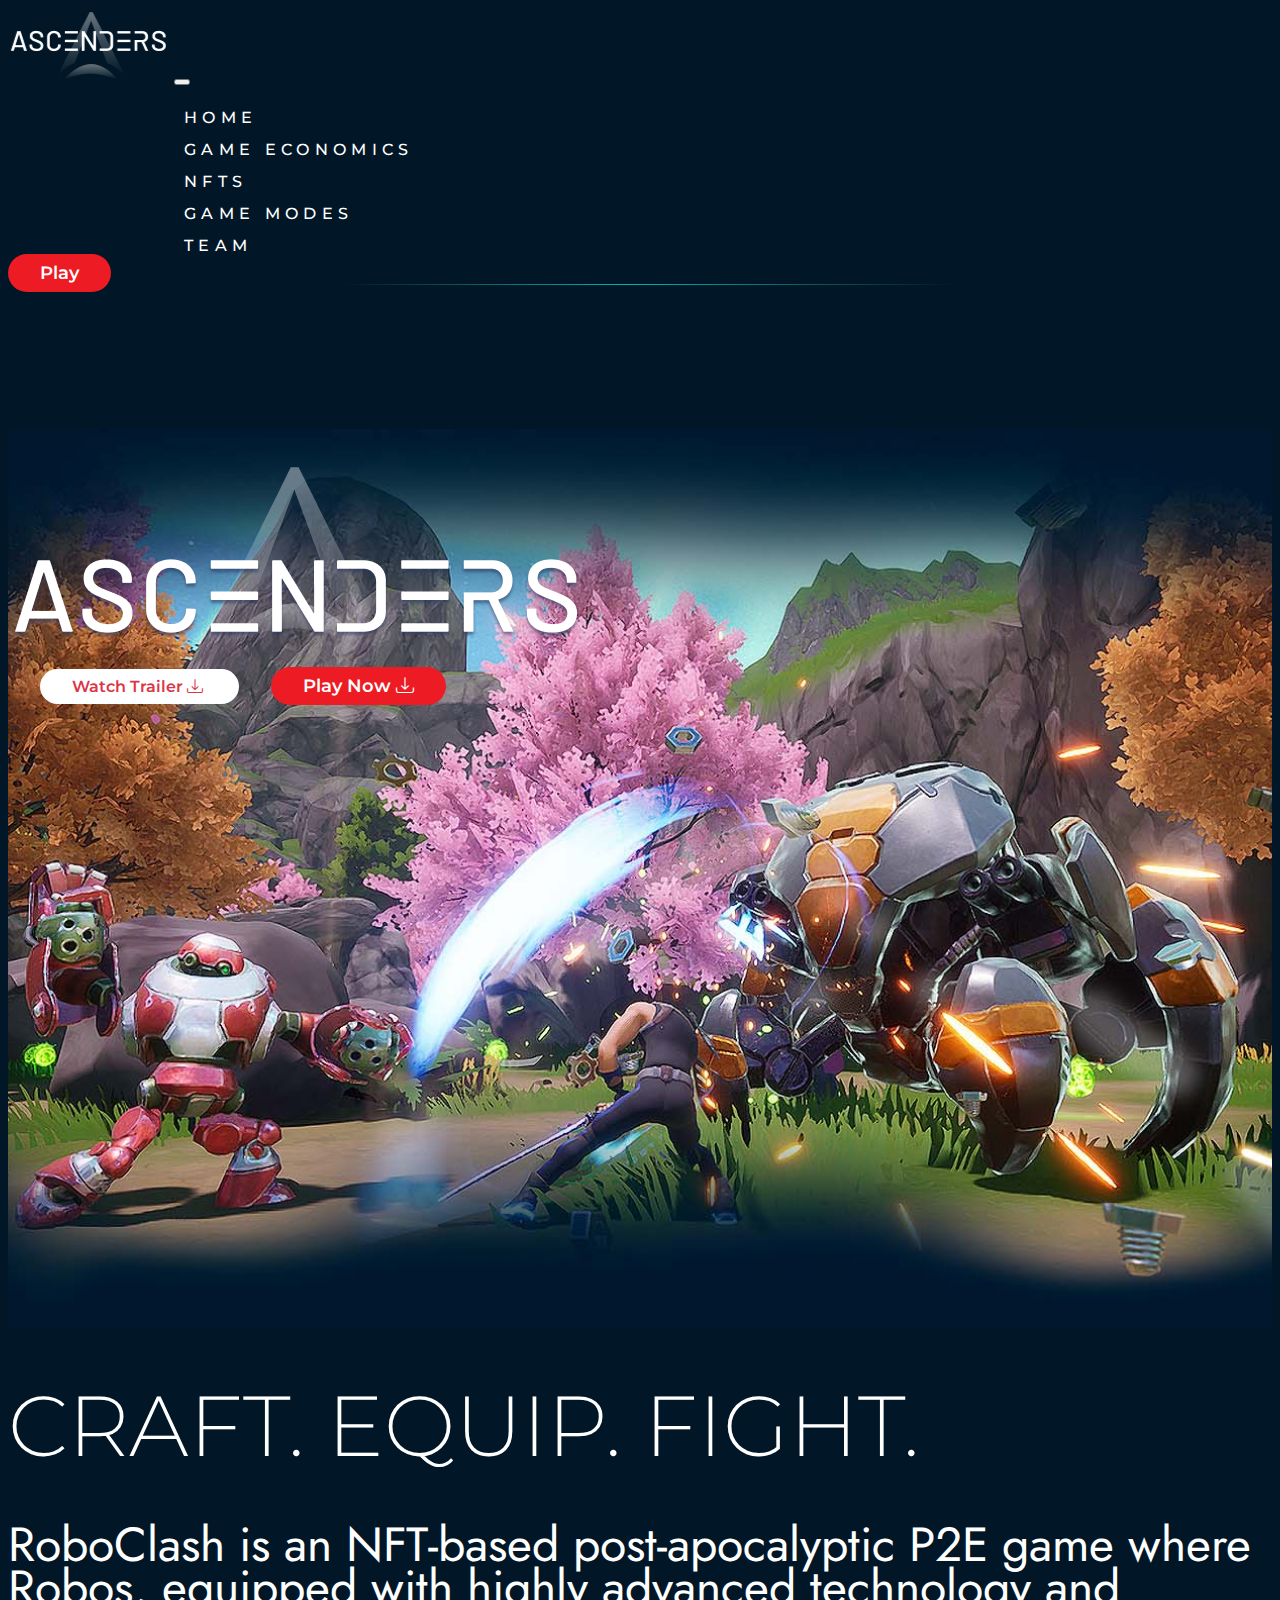
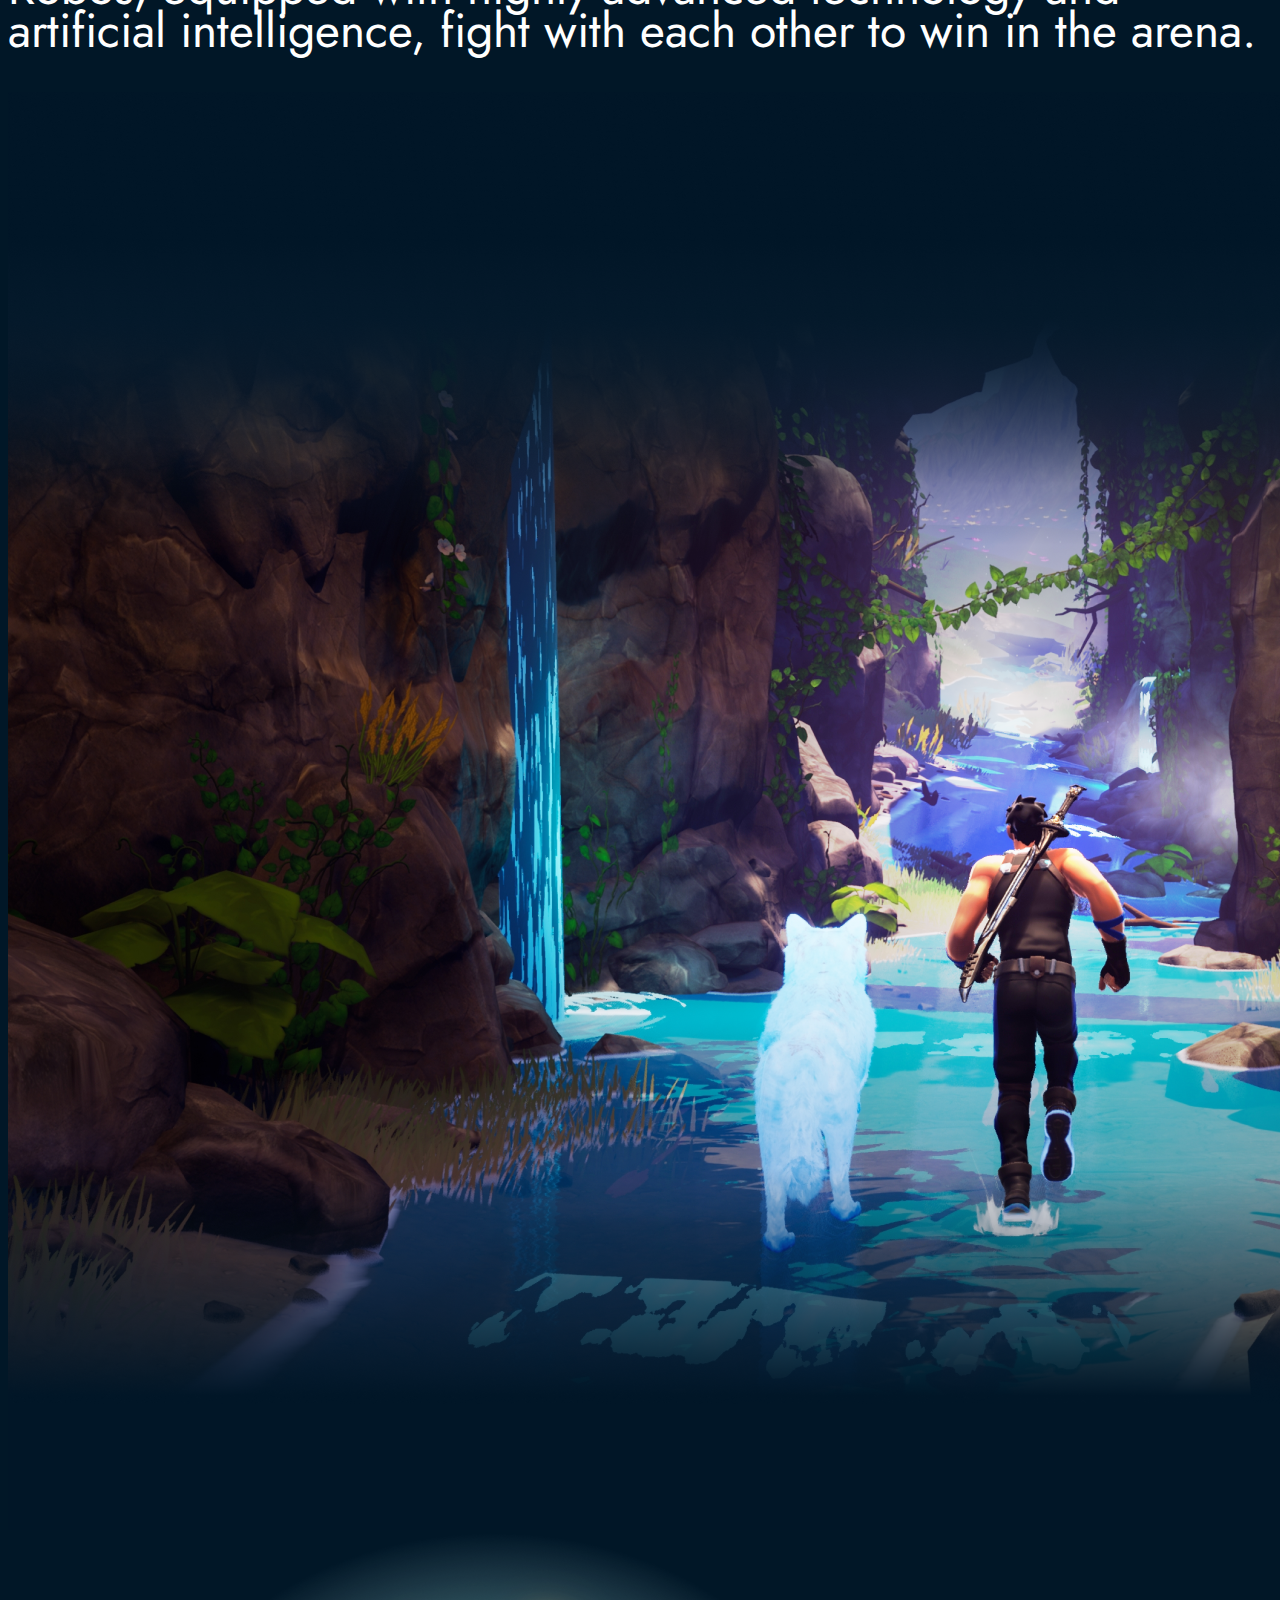
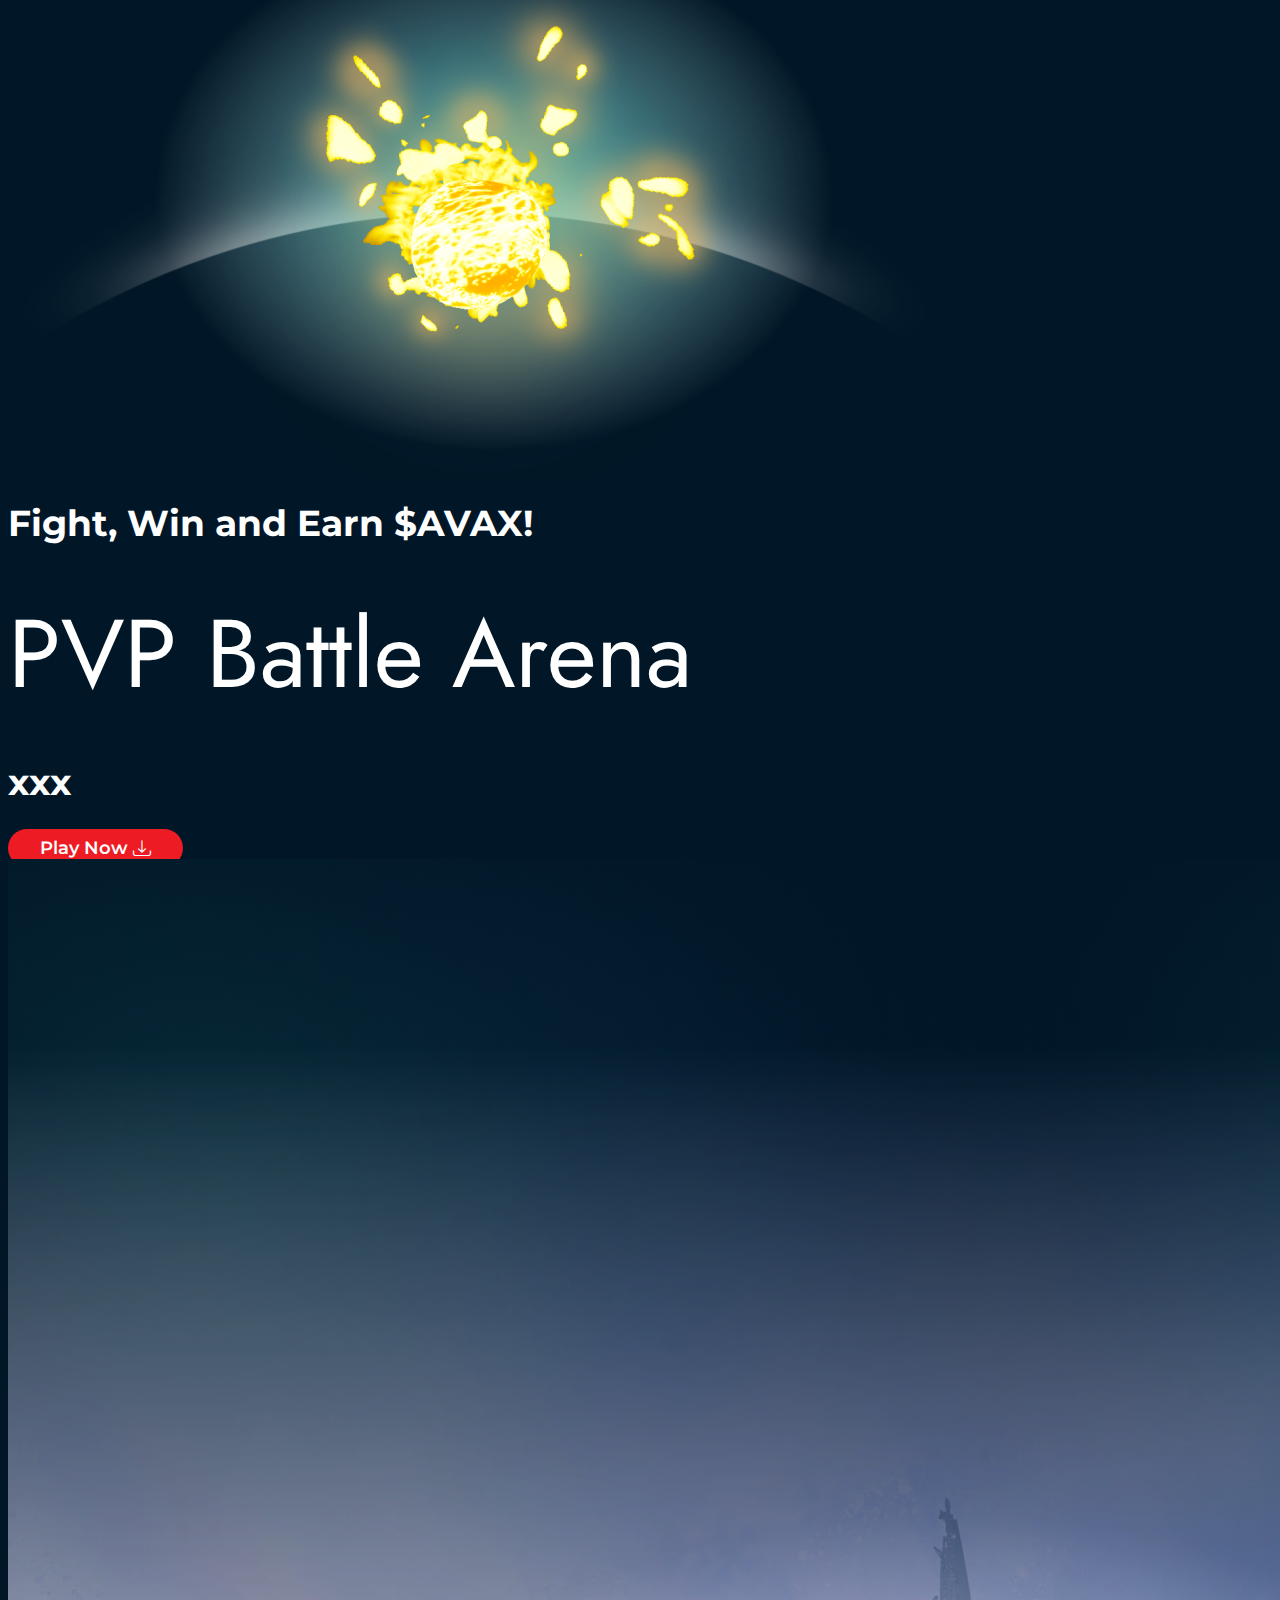
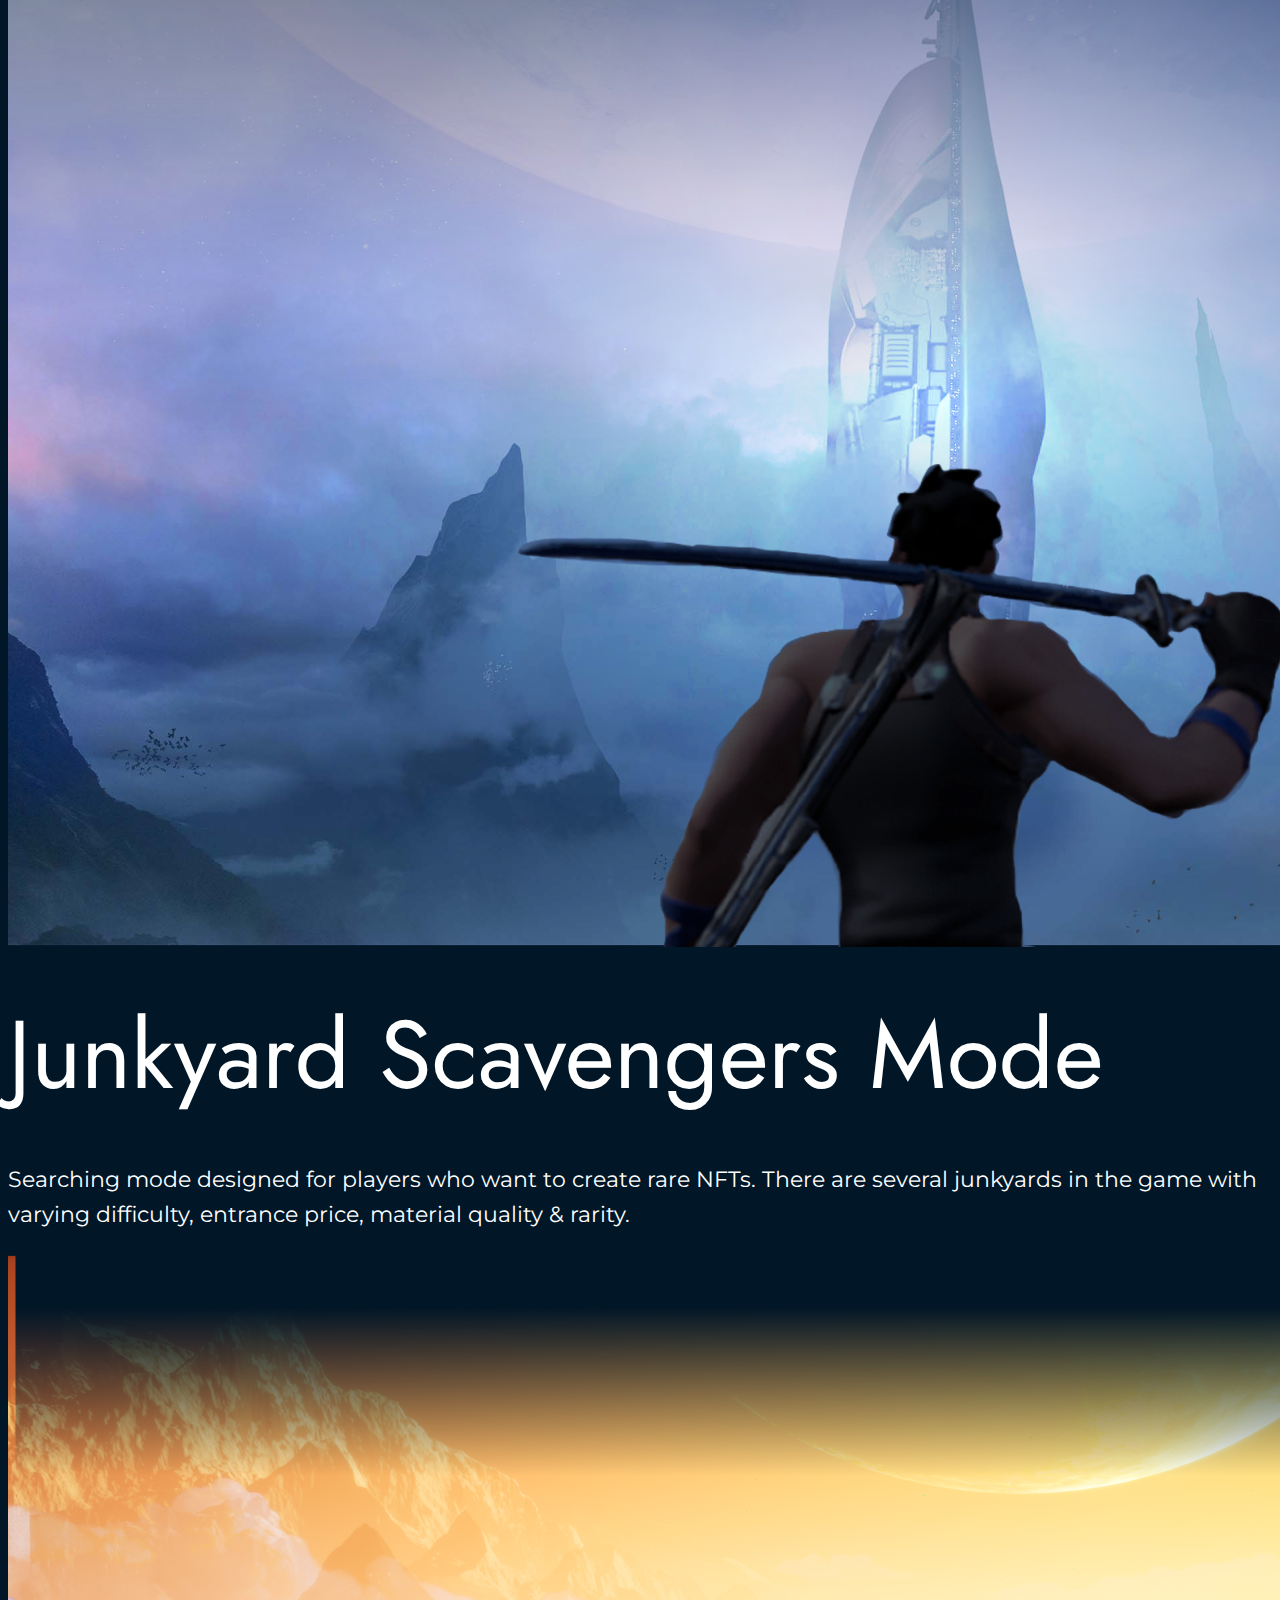
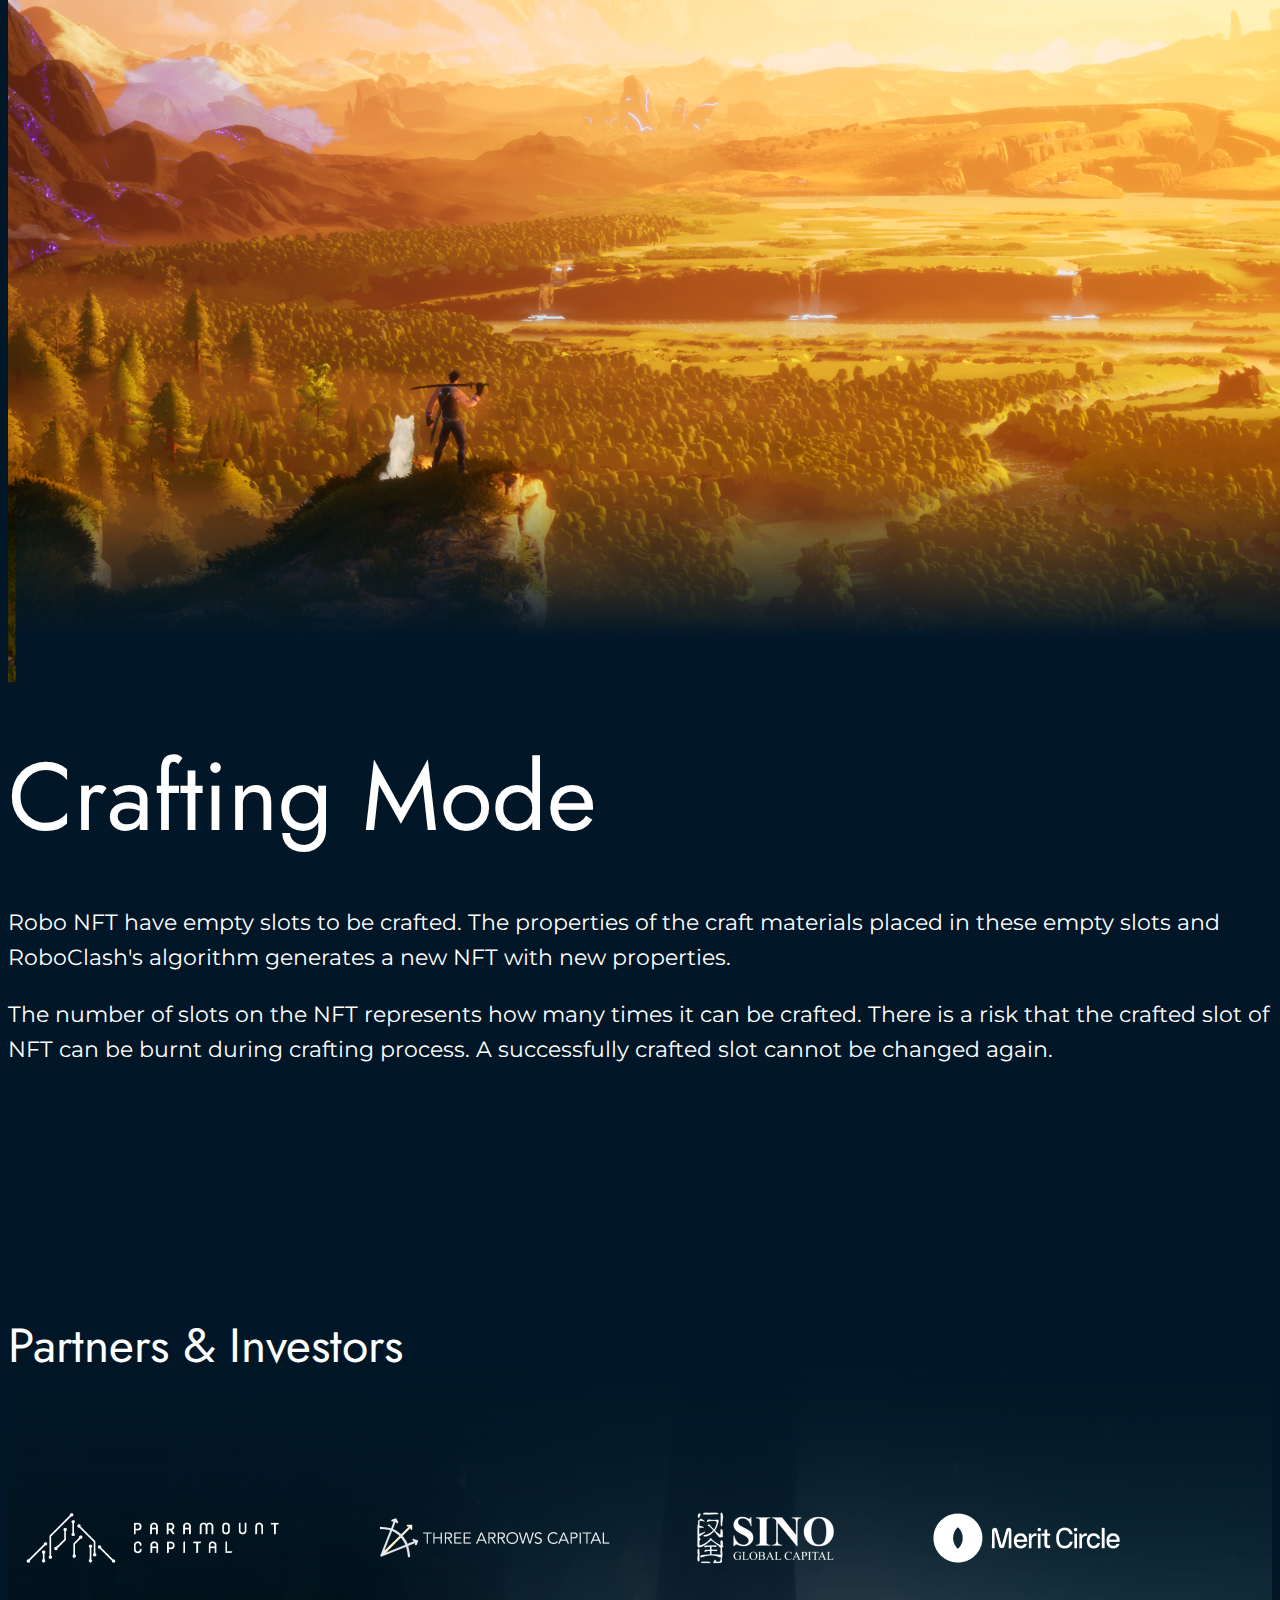
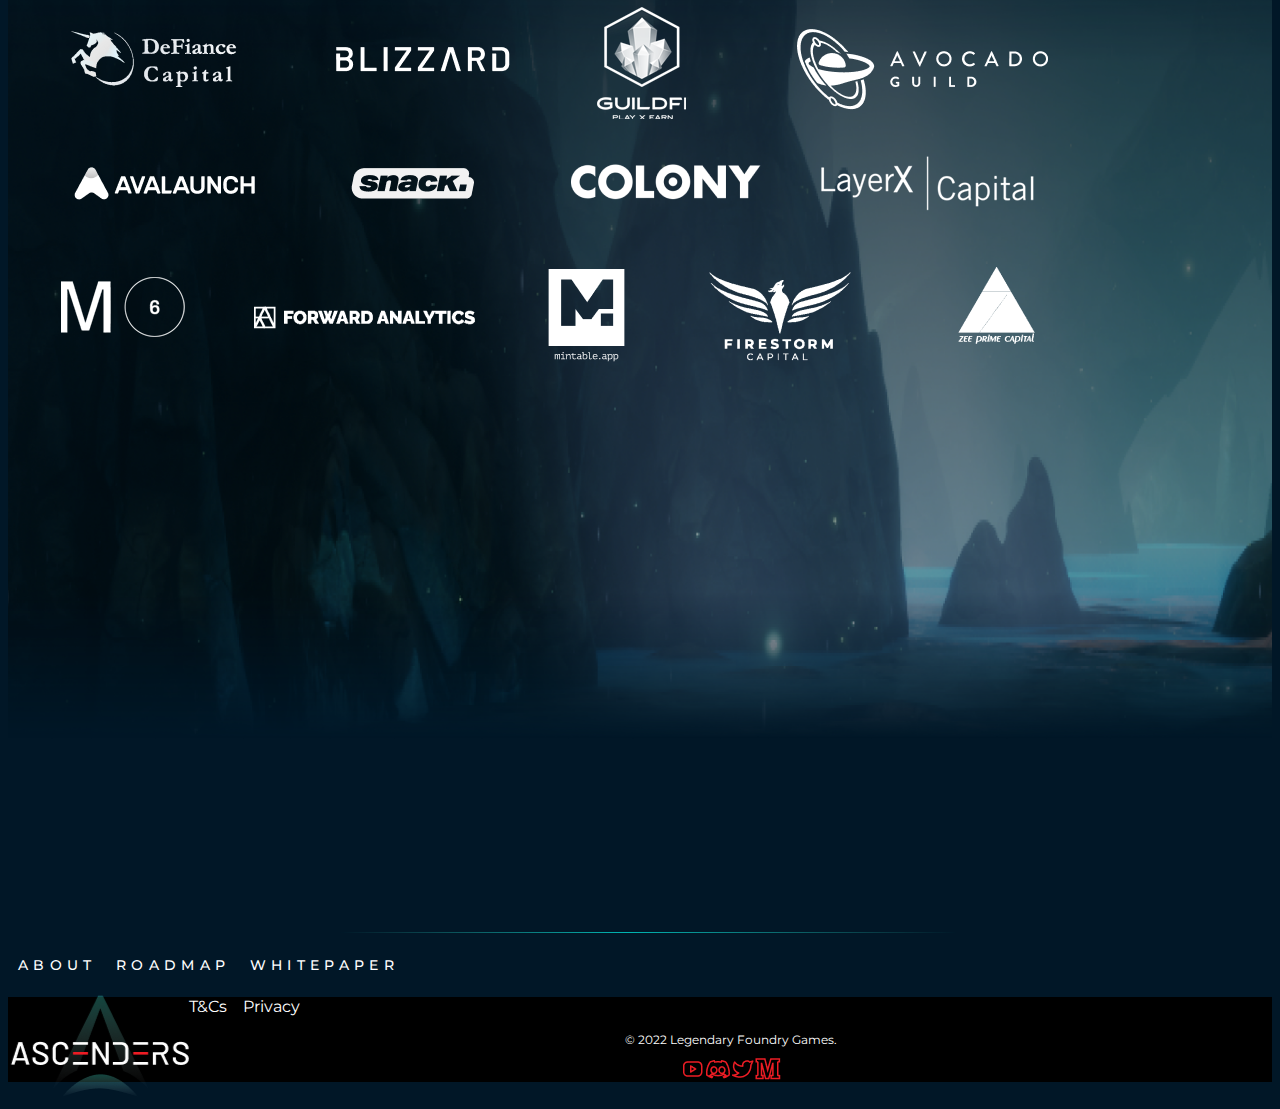
==== index.html @ c69505f3 "link fixed" ====
<html lang="en"><head>
    

    <title> Home | RoboClash </title>
    <!-- Required meta tags -->
    <meta charset="utf-8">
    <meta name="viewport" content="width=device-width, initial-scale=1">

    <!-- Bootstrap CSS -->
    <link href="https://cdn.jsdelivr.net/npm/bootstrap@5.0.2/dist/css/bootstrap.min.css" rel="stylesheet" integrity="sha384-EVSTQN3/azprG1Anm3QDgpJLIm9Nao0Yz1ztcQTwFspd3yD65VohhpuuCOmLASjC" crossorigin="anonymous">
<link rel="preconnect" href="https://fonts.googleapis.com">
<link rel="preconnect" href="https://fonts.gstatic.com" crossorigin="">
<link href="https://fonts.googleapis.com/css2?family=Jost:ital,wght@0,100;0,200;0,300;0,400;0,500;0,600;0,700;0,800;0,900;1,100;1,200;1,300;1,400;1,500;1,600;1,700;1,800;1,900&amp;family=Montserrat:ital,wght@0,100;0,200;0,300;0,400;0,500;0,600;0,700;0,800;0,900;1,100;1,200;1,300;1,400;1,500;1,600;1,700;1,800;1,900&amp;display=swap" rel="stylesheet">
<link rel="stylesheet" href="https://cdn.jsdelivr.net/npm/bootstrap-icons@1.8.1/font/bootstrap-icons.css">
    <link href="./static/css/styles.css" rel="stylesheet">
    <title>RoboClash</title>

    
<link href="./static/css/youtube-overlay.css" rel="stylesheet">

</head>



<body style="overflow-x: hidden;">
    <nav class="navbar navbar-expand-lg navbar-dark bg-dark" id="mainNav">
    <div class="container">

		<a class="navbar-brand" href="./index.html">
            <img src="./static/images/new_version/gral/logo_menu.png">
        </a>
        <button class="navbar-toggler" type="button" data-bs-toggle="collapse" data-bs-target="#navbarResponsive" aria-controls="navbarResponsive" aria-expanded="false" aria-label="Toggle navigation">
            <span class="navbar-toggler-icon"></span>
        </button>

        <div class="collapse navbar-collapse navbar-wrap" id="navbarResponsive">
          <div class="" id="left-col-nav">
            <ul class="navbar-nav text-center">
                <li class="nav-item">
                    <a class="nav-link" href="./index.html"> HOME </a>
                </li>
                <li class="nav-item">
                    <a class="nav-link" href="./gameEconomics.html"> Game Economics </a>
                </li>
                <li class="nav-item">
                    <a class="nav-link" href="./game.html"> NFTs </a>
                </li>
                <li class="nav-item">
                    <a class="nav-link" href="./modes.html"> Game Modes </a>
                </li>
                <li class="nav-item">
                    <a class="nav-link" href="./team.html"> Team </a>

            </li></ul>
            
        </div>

        <div class="play_game">
            <span class="btn btn-primary btn-xl montserrat" data-toggle="tooltip" data-placement="bottom" title="Coming soon...">Play</a>
        </div>

        </div>
    </div>
</nav>
<img src="./static/images/new_version/gral/line_navbar.png" class="line_navbar">


    

<section id="home">
  <div class="container">
  <div class="row text-center align-items-center justify-content-center">
    <div class="col-lg-10 margin-top-8">
      <div>
      <img src="./static/images/new_version/gral/ascender_logo.png" class="img-fluid">
      </div>
      <a class="btn btn-outline-danger btn-xl_2 mt-2" id="demo" data-videourl="https://www.youtube.com/embed/suPwZ_LQrfM"> Watch Trailer <i class="bi bi-download"></i> </a>

      <span class="btn btn-primary btn-xl mt-2" data-toggle="tooltip" data-placement="bottom" title="Coming soon..."> Play Now <i class="bi bi-download"></i> </span>
      
    </div>
 </div>
</div>
</section>


<!-- SECTION FIGHT --->
<section>
    <div class="container">
<div class="row text-center align-items-center justify-content-center">
  <div class="col-lg-10"> 
<h1 class="monserrat_85_80_250">CRAFT. EQUIP. FIGHT.</h1>
   <h2 class="jost_48_43_400">RoboClash is an NFT-based post-apocalyptic P2E game where Robos, equipped with highly advanced technology and artificial intelligence, fight with each other to win in the arena.</h2>
  </div><!--col-lg-10 --> 
</div><!--row -->
</div><!--container -->
<img class="img-fluid" src="./static/images/new_version/home/fight_bg.png">
</section>
 
<!-- SECTION COMBAT--->
<section>
<div class="container">
    <div class="row text-center align-items-center justify-content-center">
<div class="col-lg-10">
      <img class="img-fluid" src="./static/images/new_version/home/crest.png">
<h4 class="monserrat_36_43_700 margin-top-1">
  Fight, Win and Earn $AVAX!
 </h4> <!-- text24 -->
 <h1 class="jost_96_86_400">
  PVP Battle Arena
 </h1> <!-- text96 -->
 <h3 class="monserrat_36_43_700 margin-top-1 margin-bottom-2">xxx</h3>
      <span class="btn btn-primary btn-xl " data-toggle="tooltip" data-placement="bottom" title="Coming soon..."> Play Now <i class="bi bi-download"></i> </span>
    </div><!--col-lg-10 -->
</div> <!--row -->
</div><!--container-->
</section>


<section>
  <img class="img-fluid" src="./static/images/new_version/home/combat2.png">

  

<div class="container mt-4">
     <div class="row text-center align-items-center justify-content-center">
<div class="col-lg-10">
<h1 class="jost_96_86_400"> Junkyard Scavengers Mode </h1>	
<h3 class="monserrat_22_35_500 margin-top-1">Searching mode designed for players who want to create rare NFTs. There are several junkyards in the game with varying difficulty, entrance price, material quality & rarity. </h3>          

    </div> <!-- row -->
</div><!-- row -->
</div><!-- container -->

</section>


<section>
<img class="img-fluid" src="./static/images/new_version/home/ascension.png">

<div class="container mt-4">
<div class="row text-center align-items-center justify-content-center">
<div class="col-lg-10">
 <h1 class="jost_96_86_400">Crafting Mode</h1>
 <h3 class="monserrat_22_35_500 margin-top-1">Robo NFT have empty slots to be crafted. The properties of the craft materials placed in these empty slots and RoboClash's algorithm generates a new NFT with new properties. </h3>
 <h3 class="monserrat_22_35_500 margin-top-1">The number of slots on the NFT represents how many times it can be crafted. There is a risk that the crafted slot of NFT can be burnt during crafting process. A successfully crafted slot cannot be changed again. </h3>

</div><!-- col-lg-10 --> 	
</div><!-- row -->
</div><!-- container -->
</section>




<!-- FROM FOOTER CODE  -->
<!-- <div class="row" style="float:right">
    <p class=""> Never miss an update </p>
    <div class="input-group mb-3 align-items-center justify-content-center text-center" style="width: 70%;">
        <input type="text" class="form-control" placeholder="Email" aria-label="Email" aria-describedby="button-addon2">
        <button class="btn btn-outline-secondary" type="button" id="button-addon2"><i
                class="bi bi-chevron-compact-right"></i></button>
    </div>
</div> -->

<!--
<section>
  <div class="container margin-top-8 margin-bottom-8">
    <div class="row text-center align-items-center justify-content-center">
      <div class="col-lg-8">
         <div class="card">
           <div class="card-body">
            <h3 class="jost_48_43_400_missup mt-3 mb-3">  Never miss an update</h3>
            <form>
              <div class="input-group input-custom mb-3">
                 <input type="text" class="form-control" placeholder="email" aria-label="email" aria-describedby="basic-addon2">
                <span class="input-group-text" id="basic-addon2">></span>
             </div>
            </form>
           </div>
           </div>
        </div>
    </div>     
  </div>
  </section> 
  
-->
<section id="investors">
  <div class="container margin-top-16">
    <div class="row text-center align-items-center justify-content-center">
      <div class="col-lg-10">
          <h2 class="jost_48_43_400 margin-top-8 margin-bottom-8">Partners & Investors </h2>

        <img class="img-fluid" src="./static/images/new_version/home/logosV2.png">
      </div>  
    </div>
  </div>  
</section>





    
<footer class="bg-footer margin-top-8">
	<img src="./static/images/new_version/gral/line_navbar.png" class="line_navbar">
	<div class="container px-4">
		<div class="container px-4 px-lg-5">

			<div class="row gx-4 gx-lg-5 align-items-center justify-content-center text-center">
				<div class="col-lg-8 align-self-baseline pt-3">
					<span class="footer_header"><a href="./team.html"> about </a></span>
					<span class="footer_header"><a href="#"> roadmap </a></span>
					<span class="footer_header"><a href="https://robo-clash.gitbook.io/roboclash-whitepaper/" target="_blank"> whitepaper </a></span>
				</div>

				<div class="row ">
					<div class="col-lg-6">
						<a href="/">
							<img class="logo_footer" src="./static/images/new_version/gral/logo_footer.png">
						</a>
					</div>

					<div class="col-lg-6" style="float:right">
						<!-- <div class="row" style="float:right">
							<p class=""> Never miss an update </p>
							<div
								class="input-group mb-3 align-items-center justify-content-center text-center footer_contact_form">
								<input type="text" class="form-control" placeholder="Email" aria-label="Email"
									aria-describedby="button-addon2">
								<button class="btn btn-outline-secondary" type="button" id="button-addon2"><i
										class="bi bi-chevron-compact-right"></i></button>
							</div>
						</div> -->
					</div>

				</div>



			</div>

		</div>
	</div>

	<div class="bg-black">
		<div class="container">
			<div class="row  gx-4 gx-lg-5 align-items-center justify-content-center text-center p-5">
				<div class="col-md-4 col-lg-4 ">
					<p class="mb-0 list-unstyled footer-link-grey footer_tyc">
						<a class="mr-md-3 footer-link-grey" href="/terms"> T&amp;Cs </a>
						&nbsp;&nbsp;
						<a class="mr-md-3 footer-link-grey" href="/privacy"> Privacy </a>

					</p>
				</div>
				<div class="col-md-4 col-lg-4">
					<p class="text_footer">
						© 2022 Legendary Foundry Games.
					</p>
				</div>
				<!-- All rights reserved. -->
				<div class="col-md-4 col-lg-4">
					<div class="col-md-6 col-lg-6"></div>
					<div class="col-md-6 col-lg-6 footer_icons">

						<div class="col-md-3 footer_icons_img">
							<a href="https://www.youtube.com/channel/UCXNBneY6-ccFEnFMVIh1iwg/featured"><img src="./static/images/new_version/gral/social_youtube.png"></a>
						</div>
						<div class="col-md-3 footer_icons_img ms-2"><a href="https://t.co/AyToASqSPC"><img src=" ./static/images/new_version/gral/social_discord.png"></a>
						</div>
						<div class="col-md-3 footer_icons_img ms-2"><a href="https://twitter.com/RoboclashIO"><img src="./static/images/new_version/gral/social_twitter.png"></a>
						</div>
						<div class="col-md-3 footer_icons_img ms-2"><a href="https://t.me/roboclashio"><img src="./static/images/new_version/gral/social_medium.png"></a>
						</div>
					</div>

				</div>
			</div>
		</div>
	</div>
</footer>



<!-- <footer class="bg-footer">
	<img src="./static/images/new_version/gral/line_navbar.png" class="line_navbar">
	<div class="container px-4">
		<div class="container px-4 px-lg-5 h-100">

			<div class="row gx-4 gx-lg-5 h-100 align-items-center justify-content-center text-center">
				<div class="col-lg-8 align-self-baseline pt-3">
					<span class="footer_header"><a href="/about"> about </a></span>
					<span class="footer_header"><a href="/careers"> careers </a></span>
					<span class="footer_header"><a href="/litepaper"> litepaper </a></span>
				</div>

				<div class="row ">
					<div class="col-lg-6">
						<a href="/">
							<img class="logo_footer"
								src="./static/images/new_version/gral/logo_footer.png">
						</a>
					</div>

					<div class="col-lg-6" style="float:right">
						<div class="row" style="float:right">
							<p class=""> Never miss an update </p>
							<div
								class="input-group mb-3 align-items-center justify-content-center text-center footer_contact_form">
								<input type="text" class="form-control" placeholder="Email" aria-label="Email"
									aria-describedby="button-addon2">
								<button class="btn btn-outline-secondary" type="button" id="button-addon2"><i
										class="bi bi-chevron-compact-right"></i></button>
							</div>
						</div> 
					</div>

				</div>



			</div>

		</div>
	</div>

	<div class="bg-black">
		<div class="container">
			<div class="row  gx-4 gx-lg-5 h-100 align-items-center justify-content-center text-center p-5">
				<div class="col-md-4 col-lg-4 ">
					<p class="mb-0 list-unstyled footer-link-grey footer_tyc">
						<a class="mr-md-3 footer-link-grey" href="/terms"> T&Cs </a>
						<a class="mr-md-3 footer-link-grey" href="/privacy"> Privacy </a>

					</p>
				</div>
				<div class="col-md-4 col-lg-4">
					<p class="text_footer">
						© 2022 Legendary Foundry Games.
					</p>
				</div>
		 		<div class="col-md-4 col-lg-4">
					<div class="col-md-6 col-lg-6"></div>
					<div class="col-md-6 col-lg-6 footer_icons">
						<div class="col-md-3 footer_icons_img">
							<a href="https://www.youtube.com/channel/UCQpz_9tBB3B9B7amQgS3JdA"><img
									src="./static/images/new_version/gral/social_youtube.png"></a>
						</div>
						<div class="col-md-3 footer_icons_img"><a href="#"><img
									src="./static/images/new_version/gral/social_discord.png"></a>
						</div>
						<div class="col-md-3 footer_icons_img"><a href="https://twitter.com/PlayAscenders"><img
									src="./static/images/new_version/gral/social_twitter.png"></a>
						</div>
						<div class="col-md-3 footer_icons_img"><a href="https://medium.com/@playascenders"><img
									src="./static/images/new_version/gral/social_medium.png"></a>
						</div>
					</div>
				</div>
			</div>
		</div>
	</div>
</footer>-->






<!-- // ******  Javascript  ****** // -->
<script src="https://code.jquery.com/jquery-3.5.1.slim.min.js" integrity="sha384-DfXdz2htPH0lsSSs5nCTpuj/zy4C+OGpamoFVy38MVBnE+IbbVYUew+OrCXaRkfj" crossorigin="anonymous"></script>
<script src="https://stackpath.bootstrapcdn.com/bootstrap/4.5.0/js/bootstrap.min.js" integrity="sha384-OgVRvuATP1z7JjHLkuOU7Xw704+h835Lr+6QL9UvYjZE3Ipu6Tp75j7Bh/kR0JKI" crossorigin="anonymous"></script>






    

    
<script src="https://cdn.jsdelivr.net/npm/bootstrap@5.0.2/dist/js/bootstrap.bundle.min.js"></script>


    

<script src="./static/js/youtube-overlay.js"></script>

<script>
  var img = $("#demo");
  var configObject = {
    sourceUrl: img.attr("data-videourl"),
    triggerElement: "#" + img.attr("id"),
    progressCallback: function () {
      console.log("Callback Invoked.");
    }
  };

  var videoBuild = new YoutubeOverlayModule(configObject);
  videoBuild.activateDeployment();
</script><div class="videoPlayerOverlay hide hiddenTransform" id="youtubePlayerOverlay" data-hasloaded="false"><button id="youtubeOverlayCloser" class="defaultButton closeIcon"><img src="https://s3.ap-south-1.amazonaws.com/choosemybicycle/cmb-website-icons/cancel-close-icons/x-mark-black-icon.svg" class="img-responsive center-block" alt="Close" title="close"></button></div>



</body></html>
---- static/css/styles.css ----
/************** TOC **************/
/* 1- Variables */
/* 2- Gral Styles */
/* 3- Utility Classes */

/******* 1.0 - Variables *******/

:root {
    /**FONT SIZE**/
    --font-96: 6rem;
    --font-80: 5rem;
    --font-85: 5.313rem;
    --font-56: 3.5rem;
    --font-48: 3rem;
    --font-40: 2.5rem;
    --font-36: 2.25rem;
    --font-32: 2rem;
    --font-24: 1.5rem;
    --font-22: 1.375rem;
    --font-18: 1.125rem;
    --font-14: 0.875rem;
    --font-16: 1rem;
    --font-20: 1.25rem;
    --font-30: 1.875rem;
  
    /**FONT FAMILY**/
    --font-jost: "Jost", sans-serif;
    --font-montserrat: "Montserrat", sans-serif;
    --font-openSans: "Open Sans", sans-serif;
  
    /**COLORS***/
    --font-white: #fff;
    --font-black: #000000;
    --color-red: #ed1c24;
    /**LINE-HEIGHT **/
    --line-height-85: 85px;
    --line-height-52: 52px;
    --line-height-44: 44px;
    --line-height-43: 43px;
    --line-height-29: 29px;
  
    /**FONT_WEIGHT**/
    --font-weight-700: 700;
    --font-weight-600: 600;
    --font-weught-500: 500;
    --font-weight-400: 400;
    --font-weight-300: 300;
    --font-weight-250: 250;
  
    /***BG***/
    --bg-gral: #011727;
  }
  
  
  
    /***Desktop Font Styles***/
    .jost_48_43_400{
      font-family: var(--font-jost);
      font-size: var(--font-48);
      line-height: 43.2px;
      font-weight: var(--font-weight-400);
     }
    .jost_96_86_400{
      font-family: var(--font-jost);
      font-size: var(--font-96);
      line-height: 86.4px;
      font-weight: var(--font-weight-400);
    }
  
    .monserrat_18_32_600{
      font-size: var(--font-18);
      line-height: 32px;
      font-weight: var(--font-weight-600);   
    }
    .monserrat_18_324_500{
      font-size: var(--font-18);
      line-height: 32.4px;
      font-weight: var(--font-weight-500);       
    }
    .monserrat_18_86_400{
      font-size: var(--font-18);
      line-height: 86.4px;
      font-weight: var(--font-weight-400);   
    }
    .monserrat_22_35_500{
      font-size: var(--font-22);
      line-height: 35.2px;
      font-weight: var(--font-weight-500);   
    }
    .monserrat_24_29_700{
      font-size: var(--font-24);
      line-height: 29.26px;
      font-weight: var(--font-weight-700);   
    }
    .monserrat_36_43_700{
      font-size: var(--font-36);
      line-height: 43.88px;
      font-weight: var(--font-weight-700);  
    }
    .monserrat_40_48_400{
      font-size: var(--font-40);
      line-height: 48px;
      font-weight: var(--font-weight-400);  
    }
    .monserrat_80_85_250{
      font-size: var(--font-80);
      line-height: 85px;
      font-weight: var(--font-weight-250);  
    }
    .monserrat_85_80_250{
      font-size: var(--font-85);
      line-height: 80px;
      font-weight: var(--font-weight-250);    
    }
  
    .opensans_14_24_600{
      font-family: var(--font-openSans);
      font-size: var(--font-14);
      line-height: 24px;
      font-weight: var(--font-weight-600);   
      font-weight: normal;
    }
    .opensans_20_32_600{
      font-size: var(--font-openSans);
      line-height: 32px;
      font-weight: var(--font-weight-600);   
      font-weight: normal;
    }
  
    .monserrat_24_29_700_combat{
      font-size: var(--font-24);
      line-height: 29.26px;
      font-weight: var(--font-weight-700);   
    }
    .jost_48_43_400_combat{
      font-family: var(--font-jost);
      font-size: var(--font-48);
      line-height: 43.2px;
      font-weight: var(--font-weight-400);
     }
    .monserrat_36_43_700_combat{
      font-size: var(--font-36);
      line-height: 43.88px;
      font-weight: var(--font-weight-700);  
    }
  
    .jost_48_43_400_missup{
      font-family: var(--font-jost);
      font-size: var(--font-48);
      line-height: 43.2px;
      font-weight: var(--font-weight-400);
     }
  
    .monserrat_80_85_250_tokenomics{
      font-size: var(--font-80);
      line-height: 85px;
      font-weight: var(--font-weight-250);  
      text-align: center;
    }
  
    /***Mobile Font Styles***/
  
    @media (max-width: 769px) {
      .jost_48_43_400{
        font-family: var(--font-jost);
        font-size: var(--font-24);
        line-height: 29.26px;
        font-weight: var(--font-weight-700);
       }
      .jost_96_86_400{
        font-family: var(--font-jost);
        font-size: var(--font-48);
        line-height: 43.2px;
        font-weight: var(--font-weight-400);
      }
    
      .monserrat_18_32_600{
        font-size: var(--font-18);
        line-height: 32px;
        font-weight: var(--font-weight-600);   
      }
  
      .monserrat_18_324_500{
        font-size: var(--font-18);
        line-height: 32.4px;
        font-weight: var(--font-weight-500);       
      }
  
      .monserrat_18_86_400{
        font-size: var(--font-18);
        line-height: 32.4px;
        font-weight: var(--font-weight-500);   
      }
  
      .monserrat_18_400{
        font-size: var(--font-18);
       
        font-weight: var(--font-weight-500);   
      }
  
      .monserrat_22_35_500{
        font-size: var(--font-16); 
        line-height: 28.8px;
        font-weight: var(--font-weight-500);   
      }
  
      .monserrat_24_29_700{
        font-size: var(--font-24);
        line-height: 29.26px;
        font-weight: var(--font-weight-700);   
      }
  
      .monserrat_36_43_700{
        font-size: var(--font-24);
        line-height: 29.26px;
        font-weight: var(--font-weight-700);  
      }
      .monserrat_40_48_400{
        font-size: var(--font-40);
        line-height: 48px;
        font-weight: var(--font-weight-400);  
      }
      .monserrat_80_85_250{
        font-size: var(--font-40);
        line-height: 51.5px;
        font-weight: var(--font-weight-250);  
      }
      .monserrat_85_80_250{
        font-size: var(--font-40);
        line-height: 51.5px;
        font-weight: var(--font-weight-250);    
      }
    
      .opensans_14_24_600{
        font-size: var(--font-16);
        line-height: 28.8px;
        font-weight: var(--font-weight-600);   
      }
  
      .opensans_20_32_600{
        font-family: var(--font-openSans);
        font-size: var(--font-20);
        line-height: 32px;
        font-weight: var(--font-weight-600);   
      }
      .monserrat_24_29_700_combat{
        font-size: var(--font-24);
        line-height: 29.26px;
        font-weight: var(--font-weight-700);   
      }
      .jost_48_43_400_combat{
        font-family: var(--font-jost);
        font-size: var(--font-48);
        line-height: 43.2px;
        font-weight: var(--font-weight-400);
       }
      .monserrat_36_43_700_combat{
        font-size: var(--font-24);
        line-height: 29px;
        font-weight: var(--font-weight-700);  
      }
      .jost_48_43_400_missup{
        font-family: var(--font-jost);
        font-size: var(--font-30);
        line-height: 31.62px;
        font-weight: var(--font-weight-400);
       }
       .monserrat_80_85_250_tokenomics{
        font-size: var(--font-40);
        line-height: 51.5px;
        font-weight: var(--font-weight-250);  
        text-align: left;
      }
    }
  
  
  
  
  /**************MARGINS ***********/
  .margin-auto {
    margin: 0 auto !important;
  }
  .margin-top-1 {
    margin-top: 1rem;
  }
  
  .margin-bottom-1 {
    margin-bottom: 1rem;
  }
  
  .margin-bottom-2 {
    margin-bottom: 2rem;
  }
  
  .margin-top-8 {
    margin-top: 8rem;
  }
  
  .margin-bottom-8 {
    margin-bottom: 8rem;
  }
  .margin-top-16 {
    margin-top: 16rem;
  }
  
  .padding-top-8{
    padding-top: 8rem;
  }
  .margin-5{
      margin: 5rem 5rem 0 5rem;
  }
  
  @media (max-width: 769px) {
    .margin-top-16 {
      margin-top: 8rem;
    }
  }
  /************FONTS************/
  
  /****MONTSERRAT*****/
  @import url("https://fonts.googleapis.com/css2?family=Montserrat:ital,wght@0,100;0,200;0,300;0,400;0,500;0,600;0,700;0,800;0,900;1,100;1,200;1,300;1,400;1,500;1,600;1,700;1,800;1,900&display=swap");
  
  /*****JOST*****/
  @import url("https://fonts.googleapis.com/css2?family=Jost:ital,wght@0,100;0,200;0,300;0,400;0,500;0,600;0,700;0,800;0,900;1,100;1,200;1,300;1,400;1,500;1,600;1,700;1,800;1,900&family=Montserrat:ital,wght@0,100;0,200;0,300;0,400;0,500;0,600;0,700;0,800;0,900;1,100;1,200;1,300;1,400;1,500;1,600;1,700;1,800;1,900&display=swap");
  
  /*****OPENSANS*****/
  @import url("https://fonts.googleapis.com/css2?family=Open+Sans:ital,wght@0,100;0,200;0,300;0,400;0,500;0,600;0,700;0,800;0,900;1,100;1,200;1,300;1,400;1,500;1,600;1,700;1,800;1,900&family=Montserrat:ital,wght@0,100;0,200;0,300;0,400;0,500;0,600;0,700;0,800;0,900;1,100;1,200;1,300;1,400;1,500;1,600;1,700;1,800;1,900&display=swap");
  
  /***** 2.0 Gral Styles *****/
  
  body {
    background-color: var(--bg-gral);
    color: var(--font-white);
    font-family: var(--font-montserrat);
  }
  
  .card {
    background: radial-gradient(
        61.55% 61.55% at 95.52% 5.91%,
        rgba(106, 200, 241, 0.2) 0%,
        rgba(0, 0, 0, 0) 100%
      ),
      #112437;
    border: 1px solid #4063be;
    box-sizing: border-box;
    border-radius: 12px;
  }
  
  .form-control {
    display: block;
    width: 100%;
    padding: 0.375rem 0.75rem;
    font-size: 1rem;
    font-weight: 400;
    line-height: 1.5;
    color: #212529;
    background-color: #193857;
    background-clip: padding-box;
    border: 1px solid #193857;
    -webkit-appearance: none;
    -moz-appearance: none;
    appearance: none;
    border-radius: 1.25rem;
    transition: border-color 0.15s ease-in-out, box-shadow 0.15s ease-in-out;
  }
  
  .input-group-text {
    display: flex;
    align-items: center;
    padding: 0.375rem 0.75rem;
    font-size: 1rem;
    font-weight: 400;
    line-height: 1.5;
    color: var(--font-white);
    text-align: center;
    white-space: nowrap;
    background-color: var(--color-red);
    border: 1px solid var(--color-red);
    border-radius: 0 1.25rem 1.25rem 1.25rem;
  }
  
  .input-custom {
   
    margin: 0 auto;
  }
  
  
  #mc_embed_signup .mc-field-group {
   
     
    padding: 0.375rem 0.75rem;
    font-size: 1rem;
    font-weight: 400;
    line-height: 1.5;
    color: #212529;
    background-color: #193857;
    background-clip: padding-box;
    border: 1px solid #193857;
    -webkit-appearance: none;
    -moz-appearance: none;
    appearance: none;
    border-radius: 1.25rem 0 0 1.25rem;
    transition: border-color 0.15s ease-in-out, box-shadow 0.15s ease-in-out;
  }
  
  #mc_embed_signup .mc-field-group input {
  
   
    padding: 8px 0;
    text-indent: 2%;
    background-color: transparent;
    border: none;
  }
  
  #mc_embed_signup #mc-embedded-subscribe-form input.mce_inline_error {
    border: 2px solid #e85c41;
    background-color: transparent;
  }
  
  #mc_embed_signup input {
    display: flex;
    align-items: center;
    padding: 0.375rem 0.75rem;
    font-size: 1rem;
    font-weight: 400;
    line-height: 1.5;
    color: var(--font-white);
    text-align: center;
    white-space: nowrap;
    background-color: var(--color-red);
    border: 1px solid var(--color-red);
    border-radius: 1 1.25rem 1.25rem 1.25rem;
  }
  
  a {
    color: #ffffff;
    text-decoration: none;
  } /***** 3.0 UTILITY CLASSES ****/
  
   
  /******** BUTTONS ******/
  .btn-primary {
    color: #fff;
    background-color: var(--color-red);
    border-color: var(--color-red);
  }
  
  .btn-xl {
    padding: 8px 32px 8px 32px;
    font-size: var(--font-18);
   
    font-weight: var(--font-weight-600);  
    border: none;
    border-radius: 10rem;
    
  }
  
  @media (max-width: 769px) {
    .btn-xl {
      padding: 8px 32px 8px 32px;
      font-size: var(--font-18);
      line-height: 32px;
      font-weight: var(--font-weight-600);  
      border: none;
      border-radius: 10rem;
     
    }
  }
  
  .btn-xl_menu {
    padding: 8px 32px 8px 32px;
    font-size: var(--font-18);
   
    font-weight: var(--font-weight-600);  
    border: none;
    border-radius: 10rem;
    margin: 0 2rem 0 2rem;
  }
  
  @media (max-width: 769px) {
    .btn-xl_menu {
      padding: 8px 32px 8px 32px;
      font-size: var(--font-18);
    
      font-weight: var(--font-weight-600);  
      border: none;
      border-radius: 10rem;
      margin: 0.5rem 2rem 0 0.5rem;
    }
  }
  
  
  
  .btn-outline-danger {
    color: #dc3545;
    border-color: #dc3545;
    background: white;
  }
  
  .btn-xl_2 {
    padding: 8px 32px 8px 32px;
   
    font-weight: 600;
    /* border: none; */
    border-radius: 10rem;
    margin: 0 2rem 0 2rem;
  }
  
  
  .news-read-btn {
    display: flex;
    flex-direction: row;
    align-items: center;
    margin-top: 0.5rem;
    padding: 8px 32px;
    width: 112px;
    height: 48px;
    left: 188.19px;
    top: 158px;
    border: 1px solid #FFFFFF;
    border-radius: 34px;
    color: #FFFFFF;
    background-color: transparent;
  }
  /********** MENU *****/
  
  .navbar-nav .nav-item .nav-link {
    color: var(--bs-white);
    padding: 0 1rem;
    font-family: var(--bs-montserrat);
    font-style: normal;
    font-weight: 500;
    font-size: 1rem;
    line-height: 32px;
    display: flex;
    align-items: center;
    text-align: center;
    letter-spacing: 5.33549px;
    text-transform: uppercase;
  }
  
  .navbar-nav {
    display: flex;
    flex-direction: column;
    padding-left: 0;
    margin-bottom: 0;
    list-style: none;
    margin-left: 10rem;
  }
  @media (max-width: 991px) {
    .navbar-nav {
      display: flex;
      flex-direction: column;
      padding-left: 0;
      margin-bottom: 0;
      list-style: none;
      margin-left: 0;
    }
  }
  
  .bg-dark {
    --bs-bg-opacity: 1;
    background-color: rgba(var(--bs-dark-rgb), var(--bs-bg-opacity)) !important;
  }
  
  /***** HOME **********/
  
  #home {
    height: 100vh;
    background-image: url("../images/new_version/home/home_hero_new.jpeg");
    background-repeat: no-repeat;
    background-attachment: scroll;
    background-position: center center;
    background-size: cover;
  }
  
  .bg-black {
    background-color: #000 !important;
  }
  
  #investors {
    height: 120vh;
    background-image: url("../images/new_version/home/bg_investors.png");
    background-repeat: no-repeat;
    background-attachment: scroll;
    background-position: center center;
    background-size: cover;
  }
  
  @media (max-width: 769px) {
    #investors {
      height: 60vh;
      background-image: url("../images/new_version/home/bg_investors.png");
      background-repeat: no-repeat;
      background-attachment: scroll;
      background-position: center center;
      background-size: cover;
    }
  }
  
  /******************TOKENOMICS*********/
  #header_tokenomics {
      height: 120vh;
      background-image: url("../images/new_version/tokenomics/hero2.png");
      background-repeat: no-repeat;
      background-attachment: scroll;
      background-position: center center;
      background-size: cover;
    }
  
    @media (max-width: 769px) {
      #header_tokenomics {
        height: 150vh;
        background-image: url("../images/new_version/tokenomics/hero2.png");
        background-repeat: no-repeat;
        background-attachment: scroll;
        background-position: center center;
        background-size: cover;
        }
    }
  
    .block1{
      width: 80%; float: right; margin-right: -120px;
    }
    @media (max-width: 769px) {
      .block1{
        width: 80%; float: right; margin-right: -12px;
        display: none;
      }
      }
  
      @media (max-width: 1025px) {
        .block1{
          width: 80%; float: right; margin-right: -12px;
          display: none;
        }
        }
  
  
  
  #token_section{
      height: 100%;
      background-image: url(../images/new_version/tokenomics/token_section.png);
      background-repeat: no-repeat;
      background-attachment: scroll;
      background-position: center center;
      background-size: cover;
  }
  
  
    @media (min-width: 300px) {
      #token_section{
        height: 100%;
        background-image: url(../images/new_version/tokenomics/token_section.png);
        background-repeat: no-repeat;
        background-attachment: scroll;
        background-position: center center;
        background-size: cover;
      }
      }
      @media (max-width: 1026px) {
        #token_section{
          height: 100%;
          background-image: url(../images/new_version/tokenomics/token_section.png);
          background-repeat: no-repeat;
          background-attachment: scroll;
          background-position: center center;
          background-size: cover;
        }
        }
        @media (max-width: 769px) {
          #token_section{
            height: 100%;
            background-image: url(../images/new_version/tokenomics/token_section.png);
            background-repeat: no-repeat;
            background-attachment: scroll;
            background-position: center center;
            background-size: cover;
          }
          }
  
  #faq-btn {
      text-align: left !important;
      padding-left: 1rem;
      padding-right: 1rem;
      padding-top: 1em;
      padding-bottom: 1em;
      /* background-color: #4063BE; */
      color: #dbc5ff;
      width: 100%;
      
  }
  
  .btn-link {
      font-weight: 400;
      color: #0d6efd;
      text-decoration: none;
  }
  
  /********************GAME*********************/
  
  #hero_game {
    height: 100vh;
    background-image: url(../images/new_version/game/hero_game.png);
    background-repeat: no-repeat;
    background-attachment: scroll;
    background-position: center center;
    background-size: cover;
  }
  
  
  
  #bg_cards{
    height: 160vh;
    background-image: url(../images/new_version/game/bg_cards.png);
    background-repeat: no-repeat;
    background-attachment: scroll;
    background-position: center center;
    background-size: cover;
    padding-bottom: 30rem;
  }
  
  @media (max-width: 769px){
    #bg_cards{
      height: 2050px;
      background-image: url(../images/new_version/game/bg_cards.png);
      background-repeat: no-repeat;
      background-attachment: scroll;
      background-position: center center;
      background-size: cover;
      padding-bottom: 30rem;
    }
    }
  
  
  .game_text_card {
    color: #41EAD4 !important;
    text-align: center;
    text-transform: uppercase;
  }
  
    /**********EVENTS***************/
    #events_header{
      height: 100vh;
      background-image: url(../images/new_version/minigame/bg_minigame2.png);
      background-repeat: no-repeat;
      background-attachment: scroll;
      background-position: center center;
      background-size: cover;
    } 
  
    @media (max-width: 769px) {
      #events_header{
        height: 150vh;
        background-image: url(../images/new_version/minigame/bg_minigame2.png);
        background-repeat: no-repeat;
        background-attachment: scroll;
        background-position: center center;
        background-size: cover;
      } 
    }
  
    #play_drops{
      height: 180vh;
      background-image: url(../images/new_version/minigame/play_minigame.png);
      background-repeat: no-repeat;
      background-attachment: scroll;
      background-position: center center;
      background-size: cover;
    }
  
  
    #faqs{
      height: 150vh;
      background-image: url(../images/new_version/minigame/faqs.png);
      background-repeat: no-repeat;
      background-attachment: scroll;
      background-position: center center;
      background-size: cover;
    }
  
    @media (max-width: 769px) {
      #faqs{
        height: 300vh;
        background-image: url(../images/new_version/minigame/faqs.png);
        background-repeat: no-repeat;
        background-attachment: scroll;
        background-position: center center;
        background-size: cover;
      }
    }
  
  
  
    /**************careers*****/
    .btn-careers{
      float:right
    }
  
    @media (max-width: 769px) {
      .btn-careers{
        float: none;
      }
    }
  
  /******************************about***************/
  #about_bg{
    height: 90vh;
    background-repeat: no-repeat;
    background-attachment: scroll;
    background-position: center center;
    background-size: cover;
    background-image: url("../images/new_version/leader/leader.png")
  }
  
  #bg_card_about{
    height: 150vh;
    background-image: url(../images/new_version/about/about_cards.png);
    background-repeat: no-repeat;
    background-attachment: scroll;
    background-position: center center;
    background-size: cover;
  }
  
  @media (max-width: 769px) {
    #bg_card_about{
      height: 320vh;
      background-image: url(../images/new_version/about/about_cards.png);
      background-repeat: no-repeat;
      background-attachment: scroll;
      background-position: center center;
      background-size: cover;
    }
  }
  
  
  #investors_about {
    height: 120vh;
    background-image: url(../images/new_version/home/bg_investors.png);
    background-repeat: no-repeat;
    background-attachment: scroll;
    background-position: center center;
    background-size: cover;
  }
  
  @media (max-width: 769px) {
    #investors_about {
      height: 120vh;
      background-image: url(../images/new_version/home/bg_investors.png);
      background-repeat: no-repeat;
      background-attachment: scroll;
      background-position: center center;
      background-size: cover;
    }
  }
   
  
  
  /***************FOOTER****************/
  .footer_header {
    color: var(--bs-body-font-color);
   
    font-style: normal;
    font-weight: 500;
    font-size: 0.875rem;
    line-height: 32px;
    align-items: center;
    text-align: center;
    letter-spacing: 5.33549px;
    text-transform: uppercase;
    padding-left: 10px;
  }
  @media (max-width: 769px) {
  .footer_header{
    color: var(--bs-body-font-color);
     
    font-style: normal;
    font-weight: 500;
    font-size: 0.5rem;
    line-height: 32px;
    align-items: center;
    text-align: center;
    letter-spacing: 5.33549px;
    text-transform: uppercase;
    padding-left: 10px;
     
    }
  }
  
  .line_navbar {
    display: block;
    margin-left: auto;
    margin-right: auto;
    width: 50%;
    padding-bottom: 1rem;
    margin-bottom: 0;
  }
  
  .logo_footer {
    float: left;
  }
  @media (max-width: 769px) {
    .logo_footer {
      float: none;
    }
  }
  
  .text_footer{
    color: var(--bs-body-font-color);
    font-family: var(--bs--montserrat);
    text-align: center;
    font-size: 0.75rem;
    margin-top: auto;
    margin-bottom: auto;
    }
  .footer_icons {
    margin-top: 10px;
    display: flex;
    align-items: center;
    justify-content: center;
  }
  
  
  
  /* +------------ LITEPAPER BASIC STYLES ------------+ */
  #litepaper-wrap {
    width: 100%;
    display: flex;
    flex-direction: row;
    justify-content: flex-start;
    align-items: flex-start;
    padding: 0;
    margin: 0;
    /* border-radius: 8px 0 0 8px; */
  }
  
  #litepaper-main-content-col {
    width: 100%;
    display: flex;
    flex-direction: column;
    justify-content: flex-start;
    align-items: flex-start;
    /* border: 1px dashed yellow; */
    margin: 0 0.75rem 0 0 !important;
  }
  
  
  /* #introduction {
    margin: 0;
  } */
  .litepaper-section {
  margin-top: 1.5rem;
  margin-bottom: 1.5rem;
  margin-left: auto;
  margin-right: auto;
  padding: 3rem 1.5rem 3rem 1.5rem;
  width: 80%;
  }
  
  
  /* #litepaper-rt-sidebar {
    width: 25%;
    display: flex;
    flex-direction: column;
    justify-content: flex-start;
    align-items: flex-start;
    font-size: 0.75rem;
  } */
  #litepaper-horizontal-nav {
    width: 65%;
    display: flex;
    flex-direction: row;
    justify-content: flex-start;
    align-items: flex-start;
    flex-wrap: wrap;
    font-size: 0.75rem;
  padding: 1rem;
    margin-left: auto;
    margin-right: auto;
    margin-top: 2.5rem ;
    margin-bottom: 2.5rem;
    border: 1px solid #ffffff;
  /* border: 1px solid #41EAD4; */
    border-radius: 15px;
  }
  .litepaper-subnav-link {
  color: #41EAD4 !important;
  text-decoration: none;
  }
  #litepaper-header {
  padding-top: 4rem;
    padding-bottom: 1rem;
  }
  #litepaper-horizontal-nav > a {
    margin-right: 1rem;
  }
  #litepaper-horizontal-nav > ol {
    margin-bottom: 0;
  }
  #sidebar-nav {
    margin: 0 0.5rem 0 0.5rem;
    border: 1px solid #75736e;
    border-radius: 15px;
    /* padding-top: 0; */
  }
  #sidebar-nav > ol {
    padding-inline-start: 10px;
  }
  #litepaper-img {
    width: 100%;
    border-radius: 15px;
  }
  
  .text-terms {
    width: 800px; 
    font-family: 'Montserrat'; 
    font-style: normal; 
    font-weight: 500; 
    font-size: 18px; 
    line-height: 180%;
  margin-bottom: 0.5rem;
  }

  .tooltip {
    position: relative;
    display: inline-block;
    border-bottom: 1px dotted black; /* If you want dots under the hoverable text */
  }
  
  /* Tooltip text */
  .tooltip .tooltiptext {
    visibility: hidden;
    width: 120px;
    background-color: black;
    color: #fff;
    text-align: center;
    padding: 5px 0;
    border-radius: 6px;
   
    /* Position the tooltip text - see examples below! */
    position: absolute;
    z-index: 1;
  }
  
  /* Show the tooltip text when you mouse over the tooltip container */
  .tooltip:hover .tooltiptext {
    visibility: visible;
  }

  .readmore{
    color: #8BB4FE !important;
  }
---- static/css/youtube-overlay.css ----
/**
  * Plugin Name:  Click Image Play YouTube Video
  * Plugin URI:   https://github.com/sricharankrishnan/click-image-play-youtube-video
  * Description:  Click Image Play YouTube Video is a Jquery based plugin, designed to be integrated into your web app on the 
                  client side. It provides a simple yet effective user interface (in the form of an overlay), to help play 
                  youtube embeded videos based on a click event.
  * Requirements: Jquery version 3 upwards, CSS, Sass (only if you are using this in the pre compile phase)
  * Author:       Sricharan Krishnan | sricharan.krishnan@gmail.com
  * Author URI:   https://github.com/sricharankrishnan
  **/

/* This stylesheet is exclusively for the plugin. Incase you would like to make some changes, would recommend you import this in your stylesheet and then make the changes as per your liking. */
.videoPlayerOverlay {
    position: fixed;
    top: 0;
    left: 0;
    right: 0;
    bottom: 0;
    z-index: 1200;
    background-color: rgba(0, 0, 0, 0.5);
    transition-property: all;
    -moz-transition-property: all;
    -webkit-transition-property: all;
    -o-transition-property: all;
    -ms-transition-property: all;
    transition-duration: 0.25s;
    -webkit-transition-duration: 0.25s;
    -ms-transition-duration: 0.25s;
    -moz-transition-duration: 0.25s;
    -o-transition-duration: 0.25s;
    transition-timing-function: linear;
    -webkit-transition-timing-function: linear;
    -o-transition-timing-function: linear;
    -ms-transition-timing-function: linear;
    -moz-transition-timing-function: linear;
}
.videoPlayerOverlay .closeIcon {
   position: absolute;
   right: 67px;
   top: 60px;
   width: 3rem;
   z-index: 200;
   padding: 10px;
   border: 0.15rem solid #41EAD4;
   box-sizing: border-box;
   border-radius: 50%;
   background: #fff;
   width: 70px;
   height: 70px;
    transition-property: transform;
    -moz-transition-property: transform;
    -webkit-transition-property: transform;
    -o-transition-property: transform;
    -ms-transition-property: transform;
    transition-duration: 0.25s;
    -webkit-transition-duration: 0.25s;
    -ms-transition-duration: 0.25s;
    -moz-transition-duration: 0.25s;
    -o-transition-duration: 0.25s;
    transition-timing-function: ease-in-out;
    -webkit-transition-timing-function: ease-in-out;
    -o-transition-timing-function: ease-in-out;
    -ms-transition-timing-function: ease-in-out;
    -moz-transition-timing-function: ease-in-out;
   display: flex;
}
.videoPlayerOverlay .closeIcon img {
 width: 100%;
 height: auto;
}
.videoPlayerOverlay iframe {
    max-width: 853px;
    max-height: 480px;
    position: absolute;
    left: 0;
    right: 0;
    margin: auto;
    top: 50%;
    transform: translateY(-50%);
    -webkit-transform: translateY(-50%);
    -webkit-box-shadow: 0px 2px 5px 0px rgba(0, 0, 0, 0.75);
    -moz-box-shadow: 0px 2px 5px 0px rgba(0, 0, 0, 0.75);
    box-shadow: 0px 2px 5px 0px rgba(0, 0, 0, 0.75);
}
.videoPlayerOverlay.hiddenTransform {
    opacity: 0;
    visibility: hidden;
    transform: translateY(50px);
    -webkit-transform: translateY(50px);
}
@media only screen and (min-width: 1200px) {
    .videoPlayerOverlay .closeIcon:hover {
        cursor: pointer;
        background: rgba(0, 0, 0, 0.5);
        transform: rotate(360deg);
        -webkit-transform: rotate(360deg);
   }
}
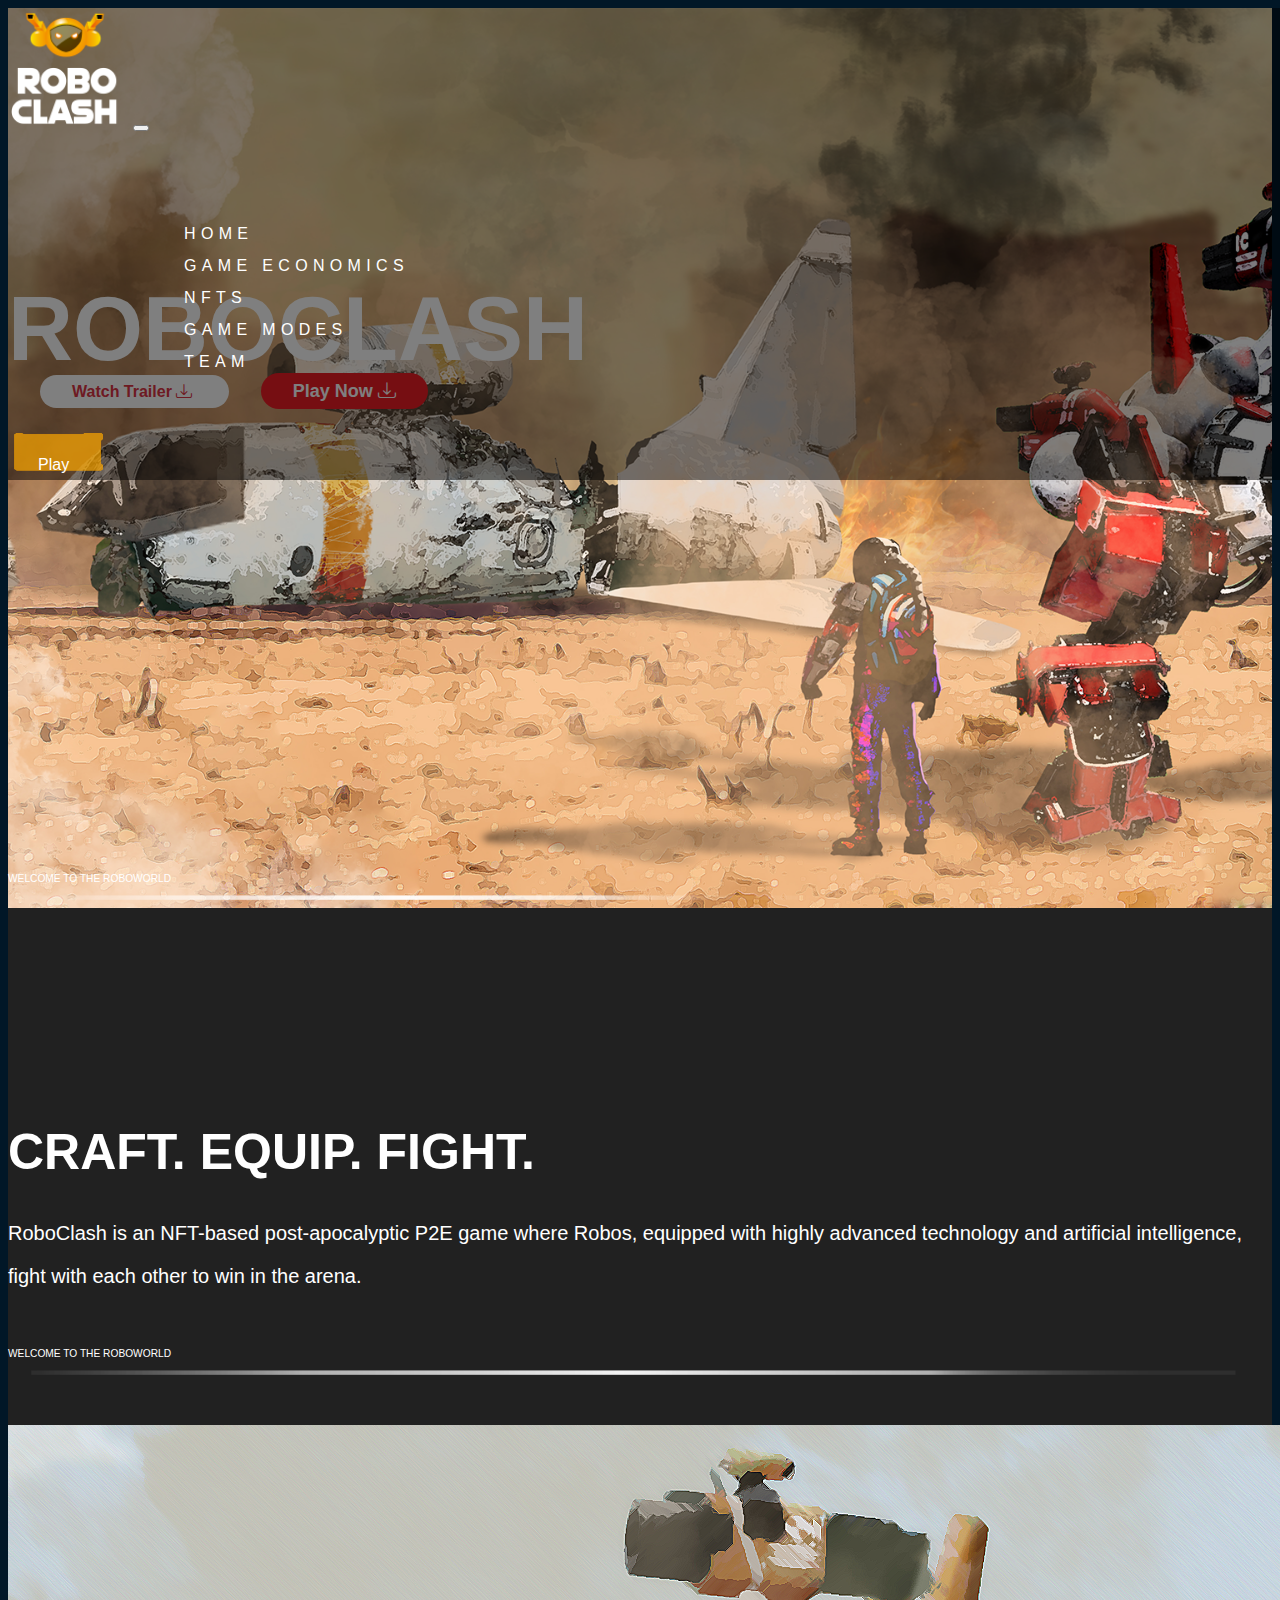
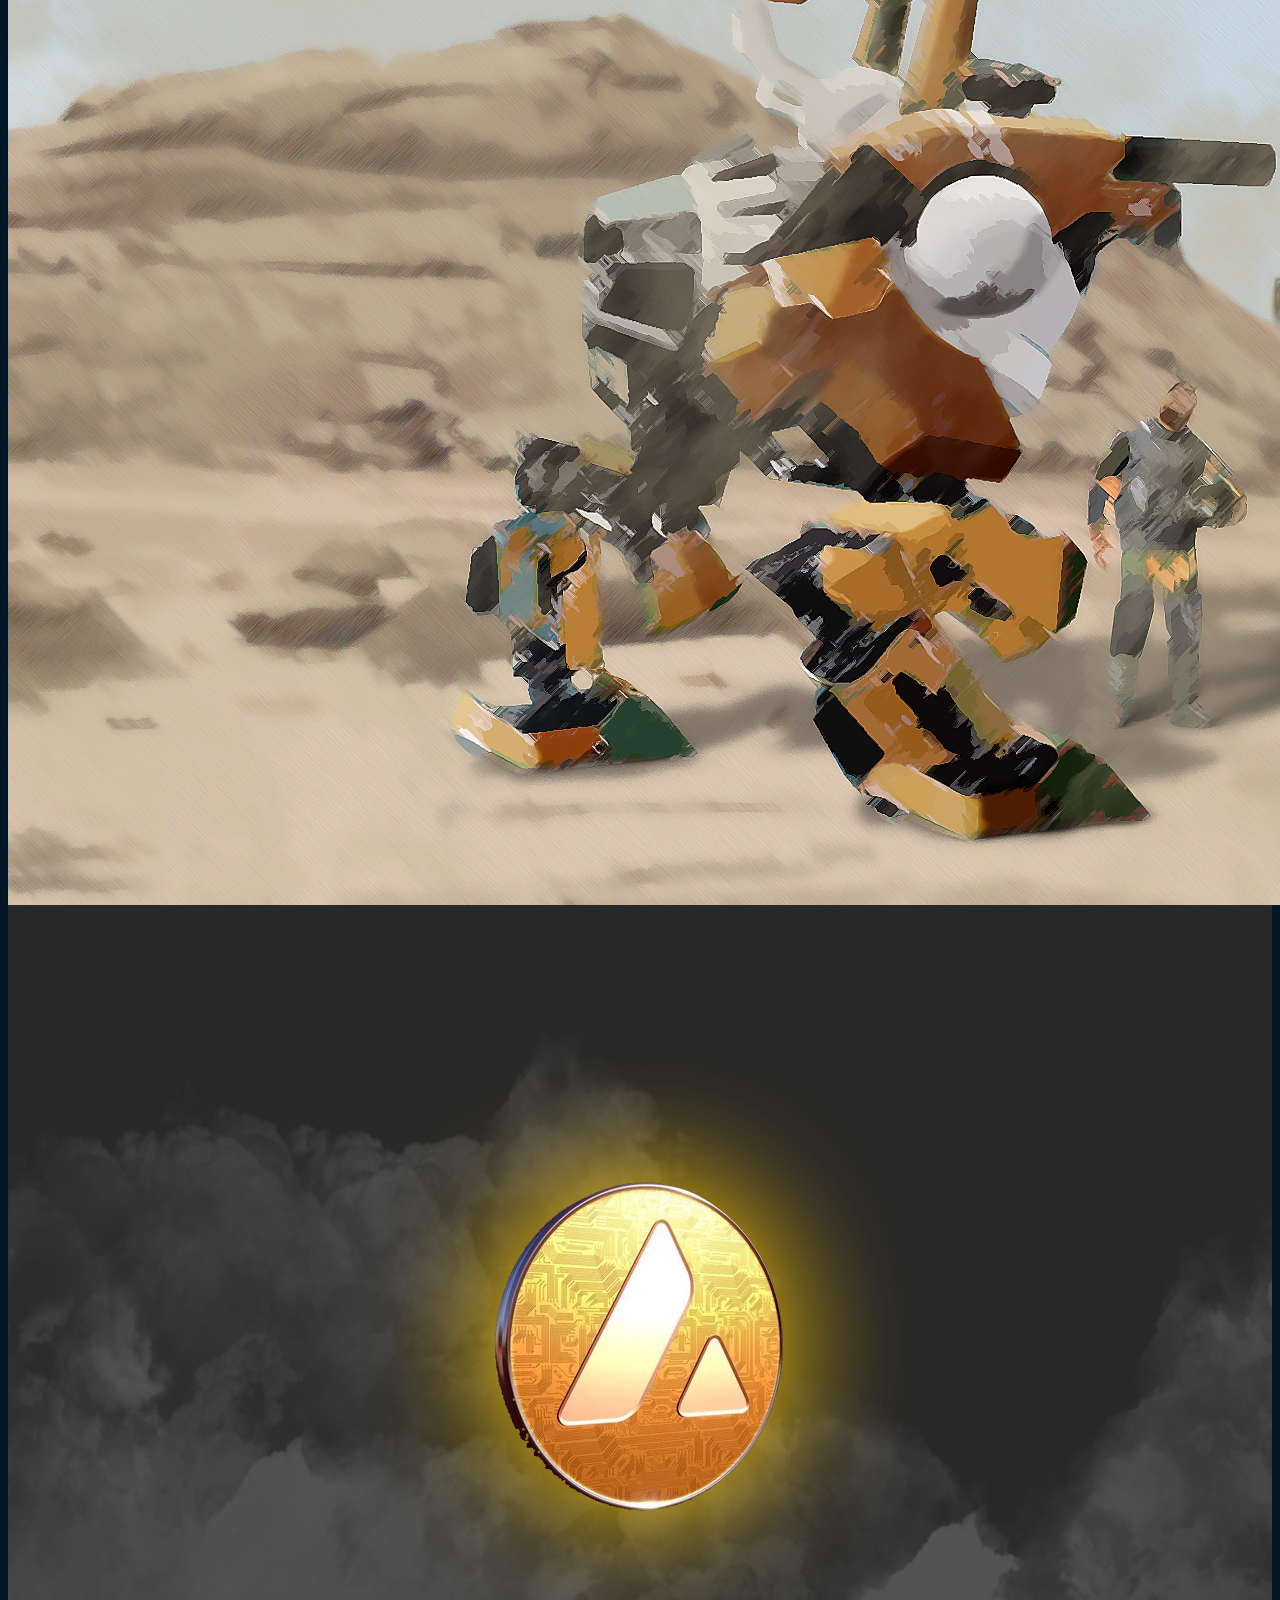
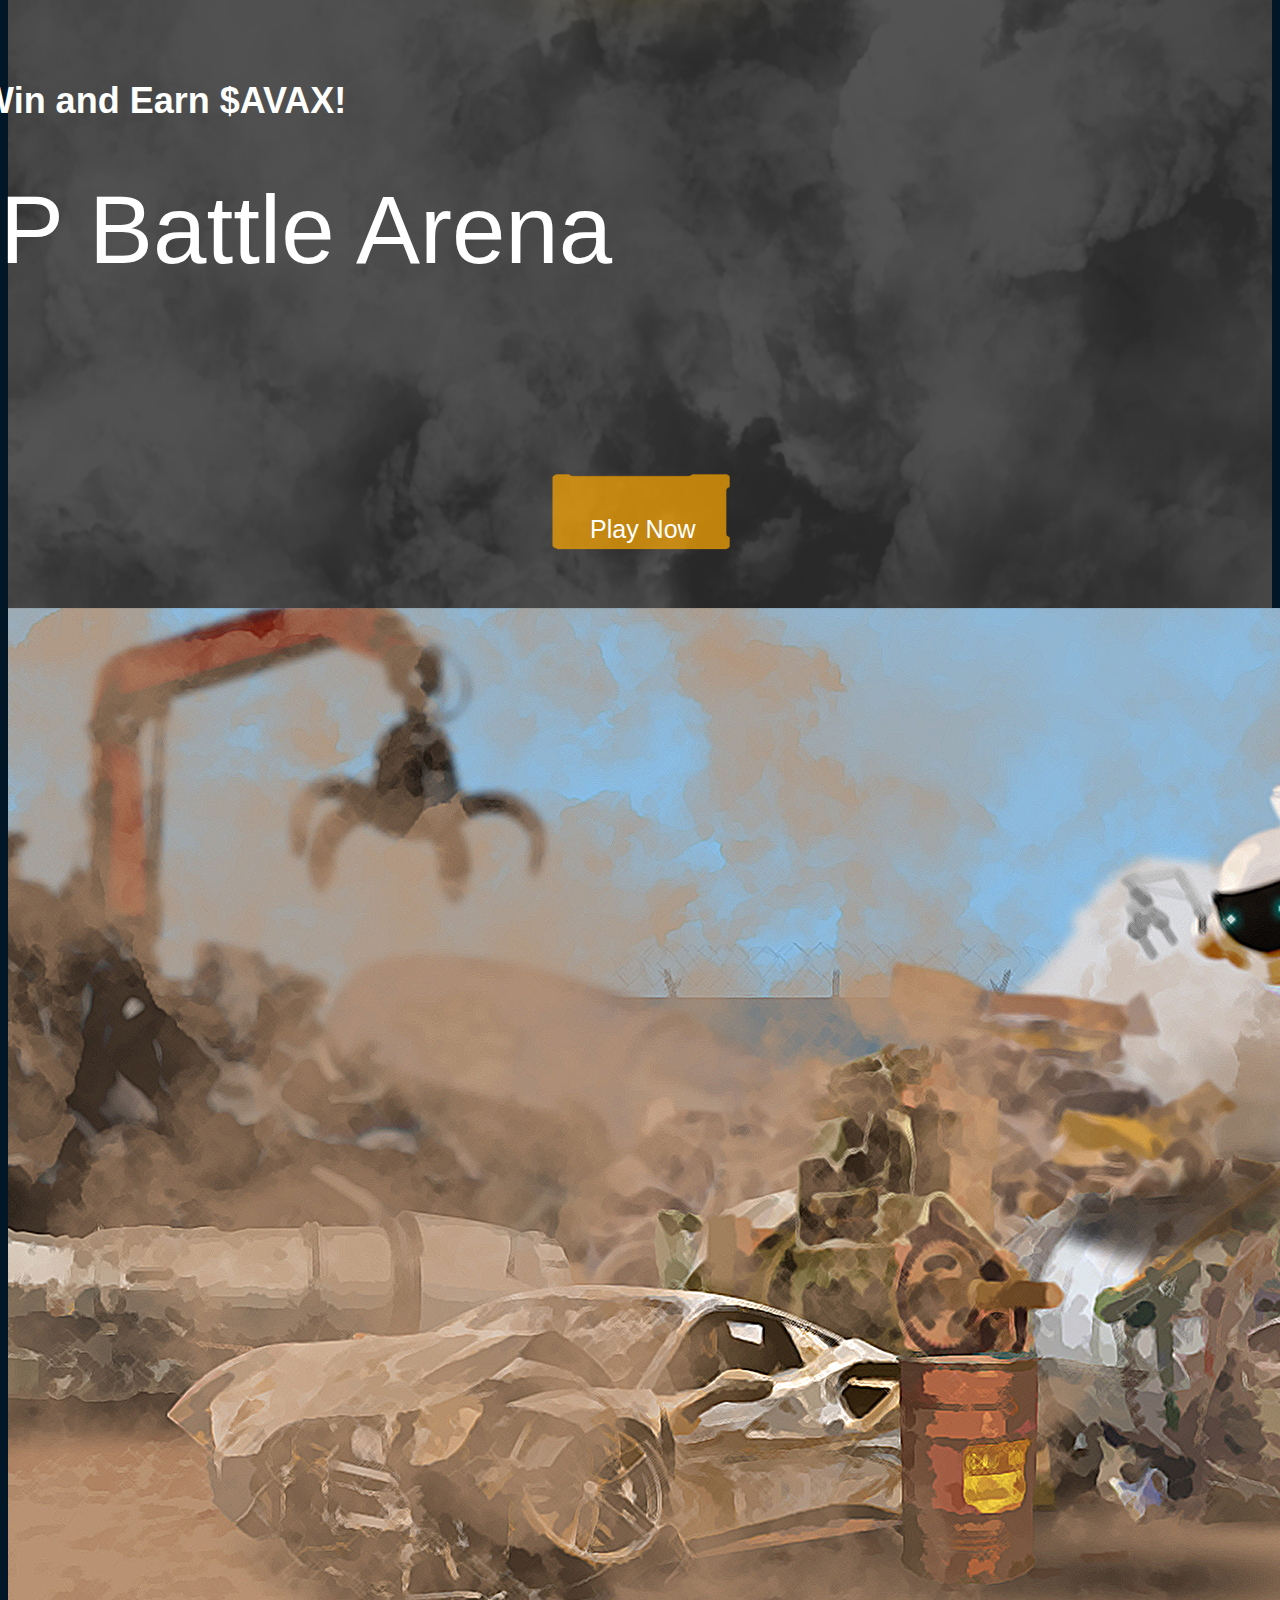
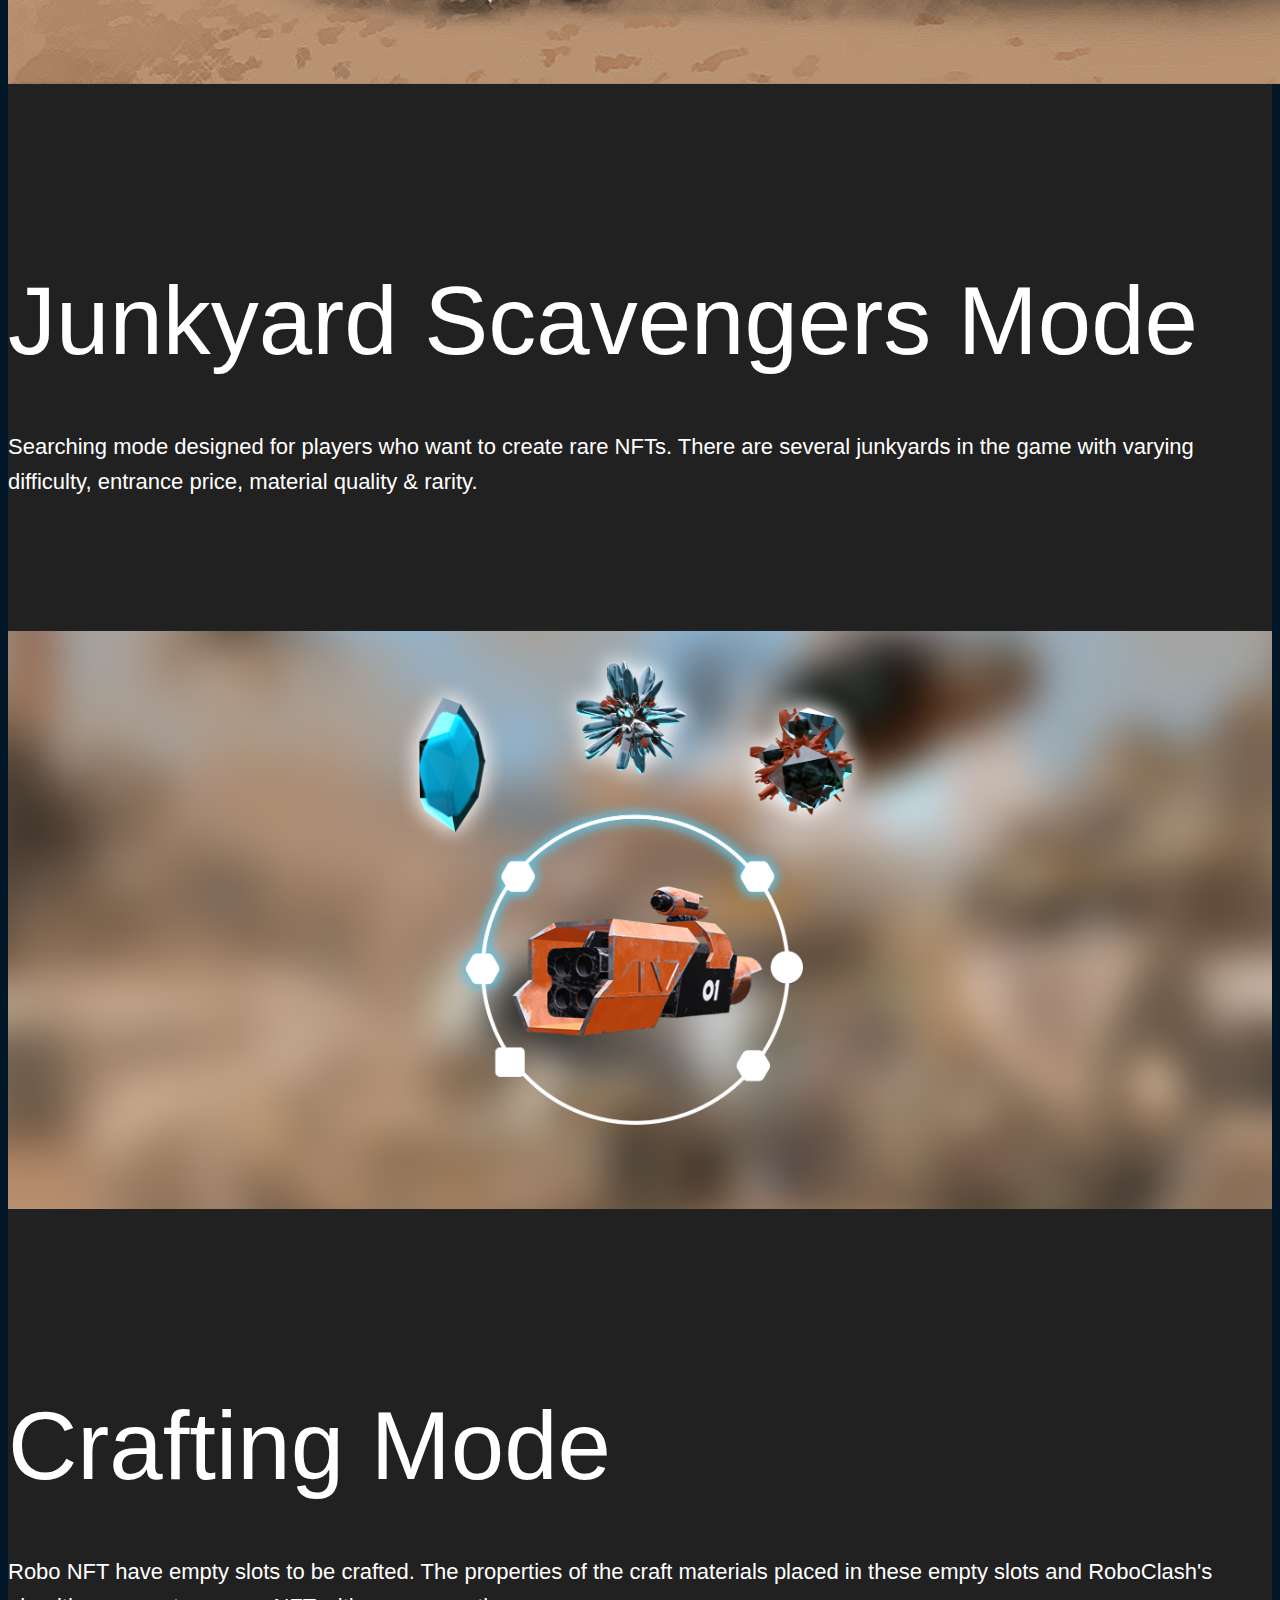
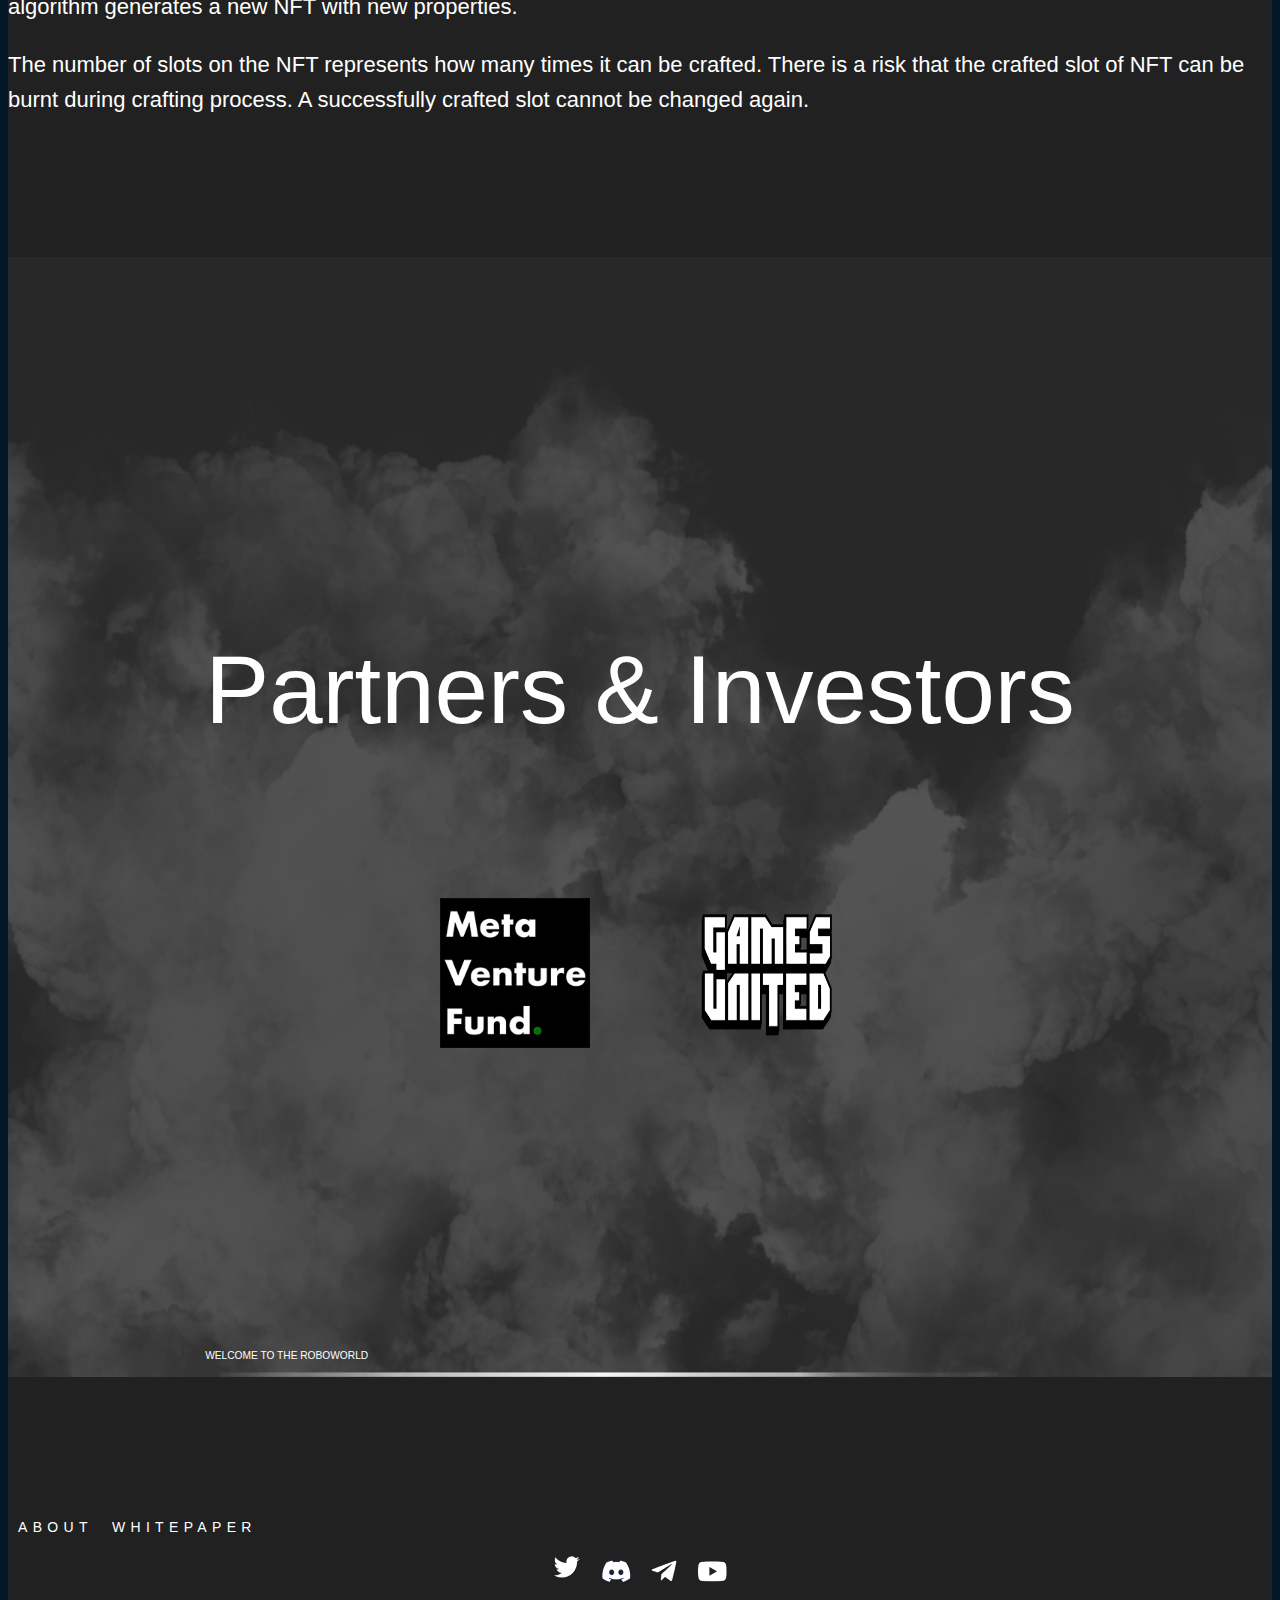
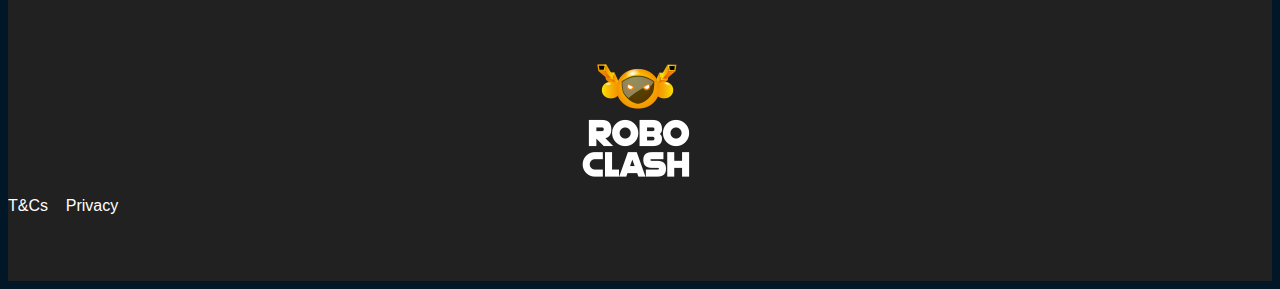
==== commit 2dcd1e21: "completing the rough design" ====
--- a/index.html
+++ b/index.html
@@ -7,10 +7,11 @@
     <meta name="viewport" content="width=device-width, initial-scale=1">
 
     <!-- Bootstrap CSS -->
-    <link href="https://cdn.jsdelivr.net/npm/bootstrap@5.0.2/dist/css/bootstrap.min.css" rel="stylesheet" integrity="sha384-EVSTQN3/azprG1Anm3QDgpJLIm9Nao0Yz1ztcQTwFspd3yD65VohhpuuCOmLASjC" crossorigin="anonymous">
-<link rel="preconnect" href="https://fonts.googleapis.com">
-<link rel="preconnect" href="https://fonts.gstatic.com" crossorigin="">
-<link href="https://fonts.googleapis.com/css2?family=Jost:ital,wght@0,100;0,200;0,300;0,400;0,500;0,600;0,700;0,800;0,900;1,100;1,200;1,300;1,400;1,500;1,600;1,700;1,800;1,900&amp;family=Montserrat:ital,wght@0,100;0,200;0,300;0,400;0,500;0,600;0,700;0,800;0,900;1,100;1,200;1,300;1,400;1,500;1,600;1,700;1,800;1,900&amp;display=swap" rel="stylesheet">
+	<link href="https://cdn.jsdelivr.net/npm/bootstrap@5.0.2/dist/css/bootstrap.min.css" rel="stylesheet" integrity="sha384-EVSTQN3/azprG1Anm3QDgpJLIm9Nao0Yz1ztcQTwFspd3yD65VohhpuuCOmLASjC" crossorigin="anonymous">
+	<link rel="preconnect" href="https://fonts.googleapis.com">
+<link rel="preconnect" href="https://fonts.gstatic.com" crossorigin>
+<link href="https://fonts.googleapis.com/css2?family=Roboto:wght@500&display=swap" rel="stylesheet">
+
 <link rel="stylesheet" href="https://cdn.jsdelivr.net/npm/bootstrap-icons@1.8.1/font/bootstrap-icons.css">
     <link href="./static/css/styles.css" rel="stylesheet">
     <title>RoboClash</title>
@@ -24,10 +25,9 @@
 
 <body style="overflow-x: hidden;">
     <nav class="navbar navbar-expand-lg navbar-dark bg-dark" id="mainNav">
-    <div class="container">
-
+    <div class="container main-page-1">
 		<a class="navbar-brand" href="./index.html">
-            <img src="./static/images/new_version/gral/logo_menu.png">
+            <img class="logo_image" src="./static/images/new_version/gral/logo_menu.png">
         </a>
         <button class="navbar-toggler" type="button" data-bs-toggle="collapse" data-bs-target="#navbarResponsive" aria-controls="navbarResponsive" aria-expanded="false" aria-label="Toggle navigation">
             <span class="navbar-toggler-icon"></span>
@@ -55,24 +55,23 @@
             
         </div>
 
-        <div class="play_game">
-            <span class="btn btn-primary btn-xl montserrat" data-toggle="tooltip" data-placement="bottom" title="Coming soon...">Play</a>
+        <div class="play_game play-game">
+			<!-- <span class="btn btn-primary btn-xl montserrat" data-toggle="tooltip" data-placement="bottom" title="Coming soon...">Play</a> -->
+				<img class="play_now_continaer_img" src="./static/images/new_version/gral/play_now.png" alt="">
+				<p class="play-text">Play</p>
         </div>
 
         </div>
     </div>
 </nav>
-<img src="./static/images/new_version/gral/line_navbar.png" class="line_navbar">
-
-
     
 
 <section id="home">
   <div class="container">
   <div class="row text-center align-items-center justify-content-center">
-    <div class="col-lg-10 margin-top-8">
-      <div>
-      <img src="./static/images/new_version/gral/ascender_logo.png" class="img-fluid">
+    <div class="col-lg-10 margin-top-8 roboclash-header">
+      <div class="roboclash-header-text">
+		  ROBOCLASH
       </div>
       <a class="btn btn-outline-danger btn-xl_2 mt-2" id="demo" data-videourl="https://www.youtube.com/embed/suPwZ_LQrfM"> Watch Trailer <i class="bi bi-download"></i> </a>
 
@@ -85,24 +84,26 @@
 
 
 <!-- SECTION FIGHT --->
-<section>
+<section class="fight-section">
     <div class="container">
 <div class="row text-center align-items-center justify-content-center">
   <div class="col-lg-10"> 
 <h1 class="monserrat_85_80_250">CRAFT. EQUIP. FIGHT.</h1>
    <h2 class="jost_48_43_400">RoboClash is an NFT-based post-apocalyptic P2E game where Robos, equipped with highly advanced technology and artificial intelligence, fight with each other to win in the arena.</h2>
-  </div><!--col-lg-10 --> 
+   <p class="welcommer">WELCOME TO THE ROBOWORLD</p>
+   <img class="line" src="./static/images/new_version/gral/line.png" alt="">	
+  </div><!--col-lg-10 -->   
 </div><!--row -->
 </div><!--container -->
-<img class="img-fluid" src="./static/images/new_version/home/fight_bg.png">
+<img class="img-fluid" src="./static/images/new_version/home/main page artwork 2.png">
 </section>
  
 <!-- SECTION COMBAT--->
-<section>
-<div class="container">
+<section class="play-to-earn">
+<div class="container play-to-earn-container">
     <div class="row text-center align-items-center justify-content-center">
 <div class="col-lg-10">
-      <img class="img-fluid" src="./static/images/new_version/home/crest.png">
+      <img class="img-fluid avax-image" src="./static/images/new_version/home/avax coin visual.png">
 <h4 class="monserrat_36_43_700 margin-top-1">
   Fight, Win and Earn $AVAX!
  </h4> <!-- text24 -->
@@ -110,19 +111,24 @@
   PVP Battle Arena
  </h1> <!-- text96 -->
  <h3 class="monserrat_36_43_700 margin-top-1 margin-bottom-2">xxx</h3>
-      <span class="btn btn-primary btn-xl " data-toggle="tooltip" data-placement="bottom" title="Coming soon..."> Play Now <i class="bi bi-download"></i> </span>
-    </div><!--col-lg-10 -->
+
+</div><!--col-lg-10 -->
 </div> <!--row -->
+<div class="play_game play-game">
+	<!-- <span class="btn btn-primary btn-xl montserrat" data-toggle="tooltip" data-placement="bottom" title="Coming soon...">Play</a> -->
+		<img class="play_now_continaer_img" style="max-width: 200px !important;" src="./static/images/new_version/gral/play_now.png" alt="">
+		<p class="play-text" style="position: absolute !important; top: 26 !important; left: 50px !important; font-size: 25px;">Play Now</p>
+</div>
 </div><!--container-->
 </section>
 
 
-<section>
-  <img class="img-fluid" src="./static/images/new_version/home/combat2.png">
+<section class="junkyard">
+  <img class="img-fluid" src="./static/images/new_version/home/main page artwork 3.png">
 
   
 
-<div class="container mt-4">
+<div class="container mt-4 junkyard-text">
      <div class="row text-center align-items-center justify-content-center">
 <div class="col-lg-10">
 <h1 class="jost_96_86_400"> Junkyard Scavengers Mode </h1>	
@@ -135,15 +141,20 @@
 </section>
 
 
-<section>
-<img class="img-fluid" src="./static/images/new_version/home/ascension.png">
-
-<div class="container mt-4">
+<section class="craft-mode-section">
+	<div class="crafting">
+		<img class="craft-items-image" src="./static/images/new_version/home/crafting page visuals.png" alt="">
+	</div>
+<div class="container mt-4 crafting-mode">
 <div class="row text-center align-items-center justify-content-center">
 <div class="col-lg-10">
  <h1 class="jost_96_86_400">Crafting Mode</h1>
  <h3 class="monserrat_22_35_500 margin-top-1">Robo NFT have empty slots to be crafted. The properties of the craft materials placed in these empty slots and RoboClash's algorithm generates a new NFT with new properties. </h3>
- <h3 class="monserrat_22_35_500 margin-top-1">The number of slots on the NFT represents how many times it can be crafted. There is a risk that the crafted slot of NFT can be burnt during crafting process. A successfully crafted slot cannot be changed again. </h3>
+ <h3 class="monserrat_22_35_500 margin-top-1 bottom-txt">The number of slots on the NFT represents how many times it can be crafted. There is a risk that the crafted slot of NFT can be burnt during crafting process. A successfully crafted slot cannot be changed again. </h3>
+ <div class="investor-line">
+	<p class="welcommer">WELCOME TO THE ROBOWORLD</p>
+	<img class="line" src="./static/images/new_version/gral/line.png" alt="">	
+  </div>
 
 </div><!-- col-lg-10 --> 	
 </div><!-- row -->
@@ -153,47 +164,23 @@
 
 
 
-<!-- FROM FOOTER CODE  -->
-<!-- <div class="row" style="float:right">
-    <p class=""> Never miss an update </p>
-    <div class="input-group mb-3 align-items-center justify-content-center text-center" style="width: 70%;">
-        <input type="text" class="form-control" placeholder="Email" aria-label="Email" aria-describedby="button-addon2">
-        <button class="btn btn-outline-secondary" type="button" id="button-addon2"><i
-                class="bi bi-chevron-compact-right"></i></button>
-    </div>
-</div> -->
-
-<!--
-<section>
-  <div class="container margin-top-8 margin-bottom-8">
-    <div class="row text-center align-items-center justify-content-center">
-      <div class="col-lg-8">
-         <div class="card">
-           <div class="card-body">
-            <h3 class="jost_48_43_400_missup mt-3 mb-3">  Never miss an update</h3>
-            <form>
-              <div class="input-group input-custom mb-3">
-                 <input type="text" class="form-control" placeholder="email" aria-label="email" aria-describedby="basic-addon2">
-                <span class="input-group-text" id="basic-addon2">></span>
-             </div>
-            </form>
-           </div>
-           </div>
-        </div>
-    </div>     
-  </div>
-  </section> 
-  
--->
-<section id="investors">
+
+<section id="investors" class="investors">
   <div class="container margin-top-16">
     <div class="row text-center align-items-center justify-content-center">
       <div class="col-lg-10">
-          <h2 class="jost_48_43_400 margin-top-8 margin-bottom-8">Partners & Investors </h2>
-
-        <img class="img-fluid" src="./static/images/new_version/home/logosV2.png">
-      </div>  
-    </div>
+          <h1 class="jost_96_86_400">Partners & Investors </h1>
+	  </div>  
+	  <div class="investor-images">
+		<img class="investor-self-image" src="./static/images/new_version/home/meta venture fund logo.png" alt="">
+		<img class="investor-self-image" src="./static/images/new_version/home/games united logo.png" alt="">
+	  </div>
+	  <div class="investor-line">
+		<p class="welcommer">WELCOME TO THE ROBOWORLD</p>
+		<img class="line" src="./static/images/new_version/gral/line.png" alt="">	
+	  </div>
+	</div>
+	
   </div>  
 </section>
 
@@ -202,50 +189,40 @@
 
 
     
-<footer class="bg-footer margin-top-8">
-	<img src="./static/images/new_version/gral/line_navbar.png" class="line_navbar">
+<footer class="bg-footer margin-top-8 top-footer">
 	<div class="container px-4">
 		<div class="container px-4 px-lg-5">
 
 			<div class="row gx-4 gx-lg-5 align-items-center justify-content-center text-center">
 				<div class="col-lg-8 align-self-baseline pt-3">
 					<span class="footer_header"><a href="./team.html"> about </a></span>
-					<span class="footer_header"><a href="#"> roadmap </a></span>
 					<span class="footer_header"><a href="https://robo-clash.gitbook.io/roboclash-whitepaper/" target="_blank"> whitepaper </a></span>
 				</div>
 
-				<div class="row ">
-					<div class="col-lg-6">
-						<a href="/">
-							<img class="logo_footer" src="./static/images/new_version/gral/logo_footer.png">
-						</a>
+				<div class="social-media-holder">
+					<img class="social-media-item" src="./static/images/new_version/gral/twitter logo bottom.png" alt="">
+					<img class="social-media-item" src="./static/images/new_version/gral/discord logo bottom.png" alt="">
+					<img class="social-media-item" src="./static/images/new_version/gral/telegram logo bottom.png" alt="">
+					<img class="social-media-item" src="./static/images/new_version/gral/youtube logo bottom.png" alt="">
+
+				</div>
+			</div>
+			
+
+		</div>
+	</div>
+
+	<div class="bg-footer">
+		<div class="container">
+			<div class="row  gx-4 gx-lg-5 align-items-center justify-content-center text-center p-5 bottom-footer">
+				<!-- All rights reserved. -->
+				<div class="col-md-4 col-lg-4 bottom-footer">
+					<div class="col-md-6 col-lg-6"></div>
+					<div class="col-md-6 col-lg-6 footer_icons">
+
+						<img src="./static/images/new_version/gral/logo_menu.png" alt="">
 					</div>
-
-					<div class="col-lg-6" style="float:right">
-						<!-- <div class="row" style="float:right">
-							<p class=""> Never miss an update </p>
-							<div
-								class="input-group mb-3 align-items-center justify-content-center text-center footer_contact_form">
-								<input type="text" class="form-control" placeholder="Email" aria-label="Email"
-									aria-describedby="button-addon2">
-								<button class="btn btn-outline-secondary" type="button" id="button-addon2"><i
-										class="bi bi-chevron-compact-right"></i></button>
-							</div>
-						</div> -->
-					</div>
-
-				</div>
-
-
-
-			</div>
-
-		</div>
-	</div>
-
-	<div class="bg-black">
-		<div class="container">
-			<div class="row  gx-4 gx-lg-5 align-items-center justify-content-center text-center p-5">
+				</div>
 				<div class="col-md-4 col-lg-4 ">
 					<p class="mb-0 list-unstyled footer-link-grey footer_tyc">
 						<a class="mr-md-3 footer-link-grey" href="/terms"> T&amp;Cs </a>
@@ -253,28 +230,6 @@
 						<a class="mr-md-3 footer-link-grey" href="/privacy"> Privacy </a>
 
 					</p>
-				</div>
-				<div class="col-md-4 col-lg-4">
-					<p class="text_footer">
-						© 2022 Legendary Foundry Games.
-					</p>
-				</div>
-				<!-- All rights reserved. -->
-				<div class="col-md-4 col-lg-4">
-					<div class="col-md-6 col-lg-6"></div>
-					<div class="col-md-6 col-lg-6 footer_icons">
-
-						<div class="col-md-3 footer_icons_img">
-							<a href="https://www.youtube.com/channel/UCXNBneY6-ccFEnFMVIh1iwg/featured"><img src="./static/images/new_version/gral/social_youtube.png"></a>
-						</div>
-						<div class="col-md-3 footer_icons_img ms-2"><a href="https://t.co/AyToASqSPC"><img src=" ./static/images/new_version/gral/social_discord.png"></a>
-						</div>
-						<div class="col-md-3 footer_icons_img ms-2"><a href="https://twitter.com/RoboclashIO"><img src="./static/images/new_version/gral/social_twitter.png"></a>
-						</div>
-						<div class="col-md-3 footer_icons_img ms-2"><a href="https://t.me/roboclashio"><img src="./static/images/new_version/gral/social_medium.png"></a>
-						</div>
-					</div>
-
 				</div>
 			</div>
 		</div>
--- a/static/css/styles.css
+++ b/static/css/styles.css
@@ -567,7 +567,7 @@
   
   #home {
     height: 100vh;
-    background-image: url("../images/new_version/home/home_hero_new.jpeg");
+    background-image: url("../images/new_version/home/main page artwork 1.png");
     background-repeat: no-repeat;
     background-attachment: scroll;
     background-position: center center;
@@ -580,7 +580,7 @@
   
   #investors {
     height: 120vh;
-    background-image: url("../images/new_version/home/bg_investors.png");
+    background-image: url("../images/new_version/home/partners&inverstors background.png");
     background-repeat: no-repeat;
     background-attachment: scroll;
     background-position: center center;
@@ -590,7 +590,7 @@
   @media (max-width: 769px) {
     #investors {
       height: 60vh;
-      background-image: url("../images/new_version/home/bg_investors.png");
+      background-image: url("../images/new_version/home/partners&inverstors background.png");
       background-repeat: no-repeat;
       background-attachment: scroll;
       background-position: center center;
@@ -701,7 +701,7 @@
   
   #hero_game {
     height: 100vh;
-    background-image: url(../images/new_version/game/hero_game.png);
+    background-image: url(../images/new_version/game/artwork1.png);
     background-repeat: no-repeat;
     background-attachment: scroll;
     background-position: center center;
@@ -711,8 +711,8 @@
   
   
   #bg_cards{
-    height: 160vh;
-    background-image: url(../images/new_version/game/bg_cards.png);
+    height: 1700px;
+    background-image: url(../images/new_version/game/arm\ your\ robo\ background.png);
     background-repeat: no-repeat;
     background-attachment: scroll;
     background-position: center center;
@@ -720,10 +720,10 @@
     padding-bottom: 30rem;
   }
   
-  @media (max-width: 769px){
+  @media (max-width: 990PX){
     #bg_cards{
-      height: 2050px;
-      background-image: url(../images/new_version/game/bg_cards.png);
+      height: 3600px;
+      background-image: url(../images/new_version/game/arm\ your\ robo\ background.png);
       background-repeat: no-repeat;
       background-attachment: scroll;
       background-position: center center;
@@ -758,11 +758,19 @@
         background-position: center center;
         background-size: cover;
       } 
+      #bg_cards{
+        height: 3500px;
+        background-image: url(../images/new_version/game/arm\ your\ robo\ background.png);
+        background-repeat: no-repeat;
+        background-attachment: scroll;
+        background-position: center center;
+        background-size: cover;
+        padding-bottom: 30rem;
+      }
     }
   
     #play_drops{
-      height: 180vh;
-      background-image: url(../images/new_version/minigame/play_minigame.png);
+      background-image: url(../images/new_version/minigame/play\ for\ creating\ background.png);
       background-repeat: no-repeat;
       background-attachment: scroll;
       background-position: center center;
@@ -810,12 +818,13 @@
     background-attachment: scroll;
     background-position: center center;
     background-size: cover;
-    background-image: url("../images/new_version/leader/leader.png")
+    background-image: url("../images/new_version/about/artwork1.png")
   }
   
   #bg_card_about{
-    height: 150vh;
-    background-image: url(../images/new_version/about/about_cards.png);
+    background-color: black;
+    height: 100vh;
+    background-image: url(../images/new_version/about/pigeons&spike background.png);
     background-repeat: no-repeat;
     background-attachment: scroll;
     background-position: center center;
@@ -824,8 +833,8 @@
   
   @media (max-width: 769px) {
     #bg_card_about{
-      height: 320vh;
-      background-image: url(../images/new_version/about/about_cards.png);
+      height: 80vh;
+      background-image: url(../images/new_version/about/pigeons&spike background.png);
       background-repeat: no-repeat;
       background-attachment: scroll;
       background-position: center center;
@@ -836,7 +845,7 @@
   
   #investors_about {
     height: 120vh;
-    background-image: url(../images/new_version/home/bg_investors.png);
+    background-image: url(../images/new_version/home/partners&inverstors background.png);
     background-repeat: no-repeat;
     background-attachment: scroll;
     background-position: center center;
@@ -846,7 +855,7 @@
   @media (max-width: 769px) {
     #investors_about {
       height: 120vh;
-      background-image: url(../images/new_version/home/bg_investors.png);
+      background-image: url(../images/new_version/home/partners&inverstors background.png);
       background-repeat: no-repeat;
       background-attachment: scroll;
       background-position: center center;
@@ -1049,4 +1058,432 @@
 
   .readmore{
     color: #8BB4FE !important;
-  }+  }
+
+  .logo_image{
+    max-height: 120px;
+  }
+
+  .play_now_continaer_img{
+    max-width: 100px;
+  }
+
+  .play-game{
+    position: relative;
+  }
+
+  .play-text{
+    position: absolute;
+    top: 12;
+    left: 30px;
+  }
+
+  #mainNav{
+    position: absolute;
+    width: 100%;
+    background-color: rgba(0, 0, 0, 0.5) !important
+  }
+
+  .roboclash-header{
+    margin-top: 200px;
+  }
+
+  .roboclash-header-text{
+    font-size: 90px;
+    font-weight: 900;
+  }
+
+  @media (max-width: 900px) {
+    .roboclash-header-text{
+      font-size: 60px;
+      font-weight: 900;
+    }
+    .investor-self-image{
+      max-width: 120px !important;
+    }
+  }
+
+  @media (max-width: 475px) {
+    .roboclash-header-text{
+      font-size: 40px;
+      font-weight: 900;
+    }
+    .investor-self-image{
+      max-width: 70px !important;
+    }
+    .investor-images{
+      gap: 40px !important;
+    }
+  }
+
+
+  .fight-section{
+    padding-top: 100px;
+    background-color: #212121;
+  }
+
+  .monserrat_85_80_250{
+    margin-bottom: 20px;
+    font-size: 50px;
+    font-weight: 900;
+  }
+
+  .jost_48_43_400{
+    font-size: 20px;
+    font-weight: 200;
+  }
+
+  .welcommer{
+    margin-top: 50px;
+    font-size: 10.2px;
+    margin-bottom: -10px;
+  }
+
+  .line{
+    width: 100%;
+    height: 50px;
+    margin-bottom: -24px;
+  }
+
+  .play-to-earn {
+    background-image: url("../images/new_version/home/avax background.png");
+    background-repeat: no-repeat;
+    background-attachment: scroll;
+    background-position: center center;
+    background-size: cover;
+    padding-bottom: 40px;
+  }
+
+  .avax-image{
+    margin-top: 40px;
+  }
+
+  .play-to-earn-container{
+    display: flex;
+    flex-direction: column;
+    align-items: center;
+  }
+
+  .junkyard{
+    background-color: #212121;
+  }
+
+  .junkyard-text{
+    padding-top: 60px;
+    padding-bottom: 60px;
+
+  }
+
+  .crafting {
+    background-image: url("../images/new_version/home/crafting\ page\ background.png");
+    background-repeat: no-repeat;
+    background-attachment: scroll;
+    background-position: center center;
+    background-size: cover;
+    padding-bottom: 40px;
+    display: flex;
+    justify-content: center;
+  }
+
+  .craft-items-image{
+    width: 70%;
+  }
+
+  .craft-mode-section{
+    background-color: #212121;
+  }
+
+  .crafting-mode{
+    padding-top: 60px;
+  }
+
+  .investors{
+    background-image: url("../images/new_version/home/crafting\ page\ background.png");
+    background-repeat: no-repeat;
+    background-attachment: scroll;
+    background-position: center center;
+    background-size: cover;
+    padding-bottom: 40px;
+    display: flex;
+    justify-content: center;
+    position: relative;
+  }
+
+  .bottom-txt{
+    margin-bottom: 90px;
+  }
+
+  .investor-images{
+    display: flex;
+    width: 100%;
+    justify-content: center;
+    gap: 100px;
+  }
+
+  .investor-self-image{
+    margin-top: 100px;
+    width:30%;
+    max-width: 150px;
+  }
+
+  .investor-line{
+    position: absolute;
+    bottom: 0;
+  }
+
+  .bg-footer{
+    margin-top: 0;
+    padding-top: 4rem;
+    background-color: #212121;
+  }
+
+  .social-media-item{
+    width: 3rem;
+    cursor: pointer;
+  }
+
+  .social-media-holder{
+    display: flex;
+    justify-content: center;
+    align-items: center;
+    
+  }
+
+  .bg-footer{
+    padding-top:0;
+  }
+
+  .top-footer{
+    padding-top: 4rem;
+  }
+
+  .bottom-footer{
+    padding-top: 0 !important;
+  }
+
+  .navbar{
+    z-index: 999;
+  }
+
+  .how-to-play-text{
+    margin-top: 11rem !important;
+  }
+
+  #bg_cards{
+    padding-top: 100px;
+  }
+
+  .card-image{
+    max-width: 300px;
+  }
+
+  .craf-equip{
+    background-color: #212121;
+    margin-top: 0 !important;
+  }
+
+  .text-center {
+    padding-top: 70px;
+    padding-bottom: 50px;
+  }
+
+  .roboparts{
+    background-image: url("../images/new_version/game/arm\ your\ robo\ background.png");
+    background-repeat: no-repeat;
+    background-attachment: scroll;
+    background-position: center center;
+    background-size: cover;
+  }
+
+  .arm-your-robo{
+    background-color: #212121;
+  }
+
+  .arm-your-robo-2{
+    background-image: url("../images/new_version/game/arm\ your\ robo\ background.png");
+    background-repeat: no-repeat;
+    background-attachment: scroll;
+    background-position: center center;
+    background-size: cover;
+    display: flex;
+    flex-direction: column;
+    align-items: center;
+    padding-top: 100px;
+    padding-bottom: 100px;
+  }
+
+  .information-misil{
+    width: 50%;
+    min-width: 300px;
+  }
+
+  .weapons{
+    display: flex;
+    justify-content: space-around;
+    margin-top: 50px;
+  }
+
+  .weapon{
+    width: 33%;
+    min-width: 100px;
+  }
+
+  .more-detail{
+    margin-top: 100px;
+  }
+
+  .read-whitepaper-button{
+    width: 250px;
+  }
+
+  .button-container{
+    position: relative;
+  }
+
+  .read-whitepaper-text{
+    position: absolute;
+    top: 50;
+    left: 55;
+  }
+
+  #home-modes{
+    height: 100vh;
+    background-image: url("../images/new_version/minigame/game\ modes\ artwork\ 1.png");
+    background-repeat: no-repeat;
+    background-attachment: scroll;
+    background-position: center center;
+    background-size: cover;
+  }
+
+  .earn-avax-container{
+    position: relative;
+    display: flex;
+    flex-direction: column;
+    align-items: center;
+  }
+
+  .play-now-image{
+    width: 10rem;
+  }
+
+  .play-now-text{
+    position: absolute;
+    width: 10rem;
+    font-size: 20px;
+    top: 20;
+  }
+
+  .play-now-container{
+    position: relative;
+    width: 10rem;
+    margin-top: 30px;
+  }
+
+  .create-nft-container{
+    display: flex;
+    justify-content: center;
+    gap: 50px;
+    margin-bottom: 100px;
+  }
+
+  .create-nft-img{
+    max-width: 250px;
+    object-fit: contain;
+  }
+
+  .create-nft-description{
+    position: relative;
+  }
+
+  .create-nft-description-txt{
+    position: absolute;
+    top: 80;
+    left: 80px;
+    right: 60px;
+    color: #000;
+  }
+
+  .create-nft-description-background{
+    height: 356px;
+    object-fit: contain;
+  }
+
+  @media (max-width: 900px) {
+    .create-nft-description-background{
+      height: 356px;
+      width: 400px;
+      object-fit: unset;
+    }
+  }
+
+  @media (max-width: 900px) {
+    .create-nft-container{
+      flex-direction: column;
+      align-items: center;
+    }
+    .create-nft-img{
+      margin-bottom: -50px
+
+    }
+  }
+
+  @media (max-width: 500px) {
+    .create-nft-description-background{
+      width: 300px;
+      height: 500px;
+    }
+  }
+
+  .last-item{
+    margin-bottom: 0;
+    padding-bottom: 80px;
+  }
+
+  .roboclash-header-text-team{
+    font-size: 30px;
+  }
+
+  .team-desc{
+    font-size: 20px;
+    font-weight: 300;
+    padding-top: 50px;
+  }
+
+  .team-members-container{
+    display: flex; 
+    justify-content: center;
+  }
+
+  .team-member{
+    max-width: 500px;
+  }
+
+  @media (max-width: 1000px) {
+    .team-member{
+      max-width: 400px;
+    }
+  }
+
+  @media (max-width: 800px) {
+    .team-members-container{
+      justify-content: center;
+      flex-direction: column;
+      align-items: center;
+    }
+    .team-member{
+      max-width: 500px;
+    }
+  }
+
+  @media (max-width: 550px) {
+    .team-member{
+      max-width: 400px;
+    }
+  }
+
+  @media (max-width: 400px) {
+    .team-member{
+      max-width: 300px;
+    }
+  }
+
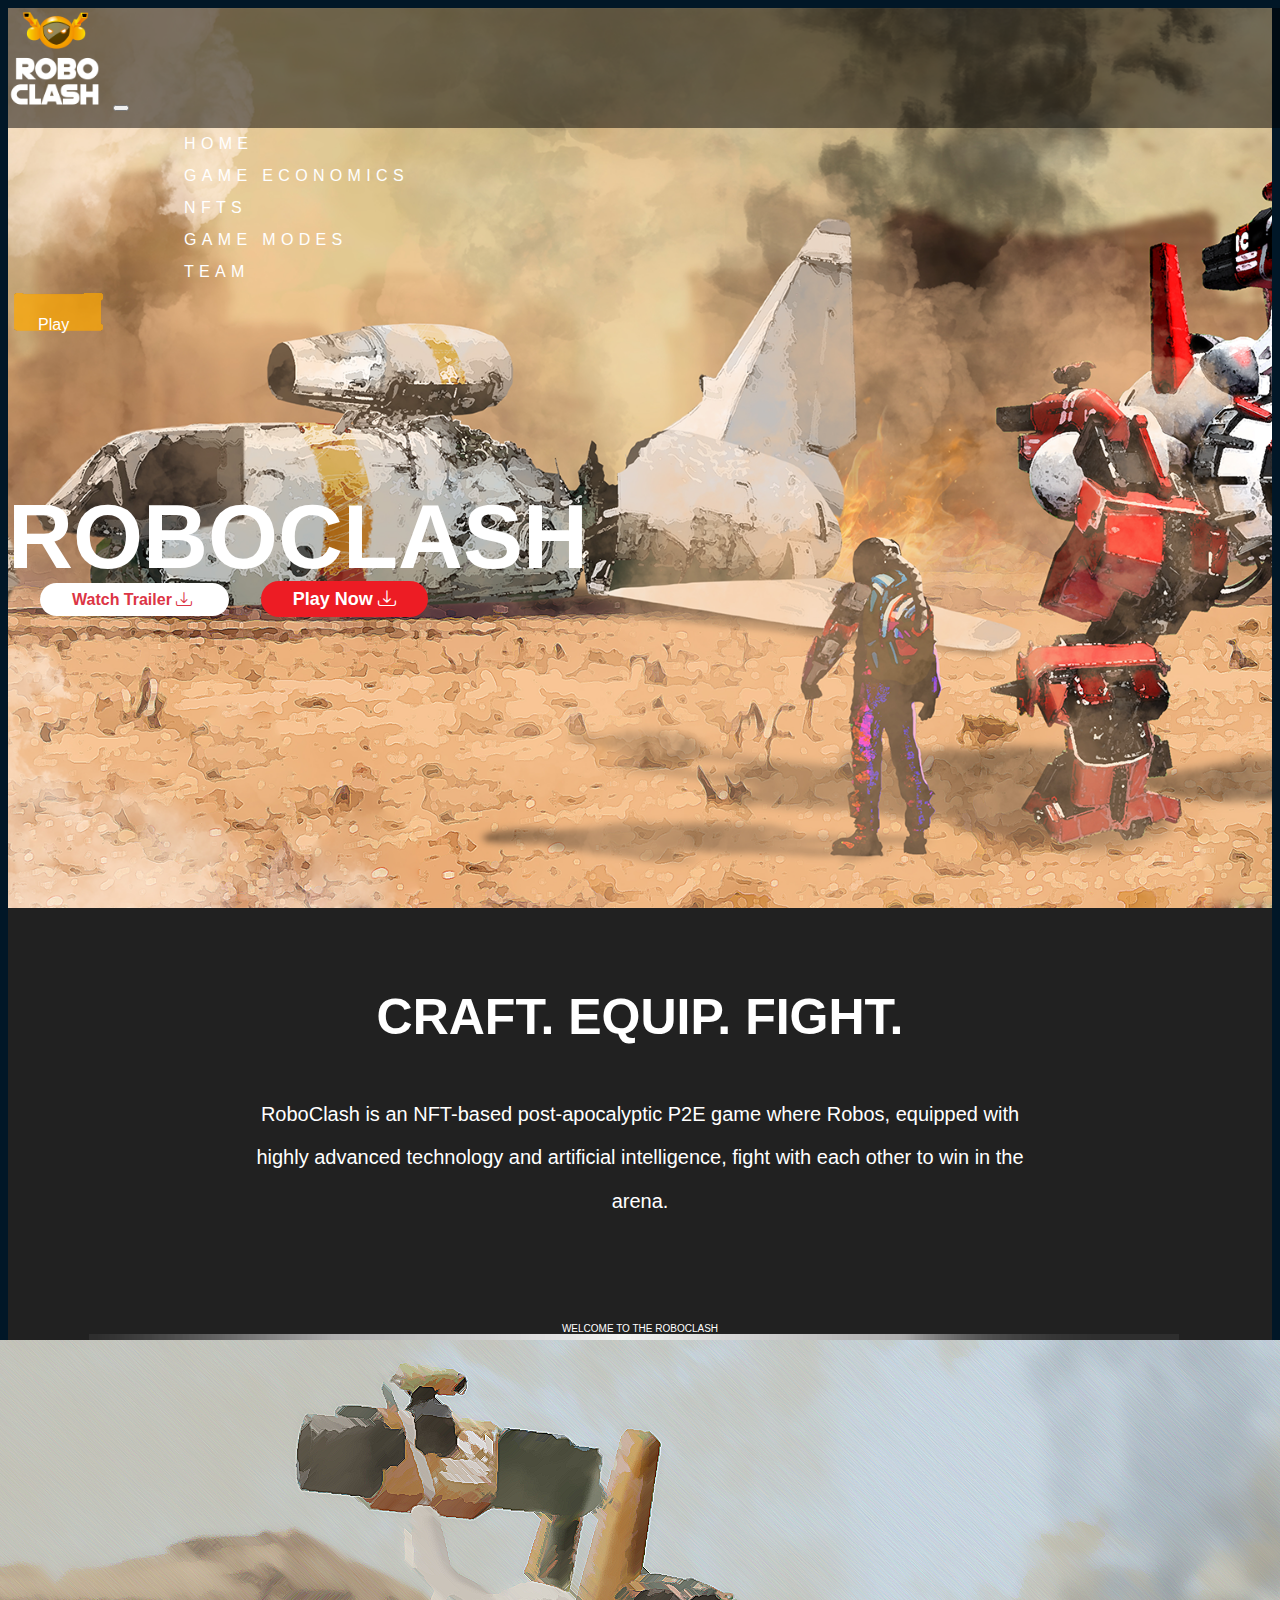
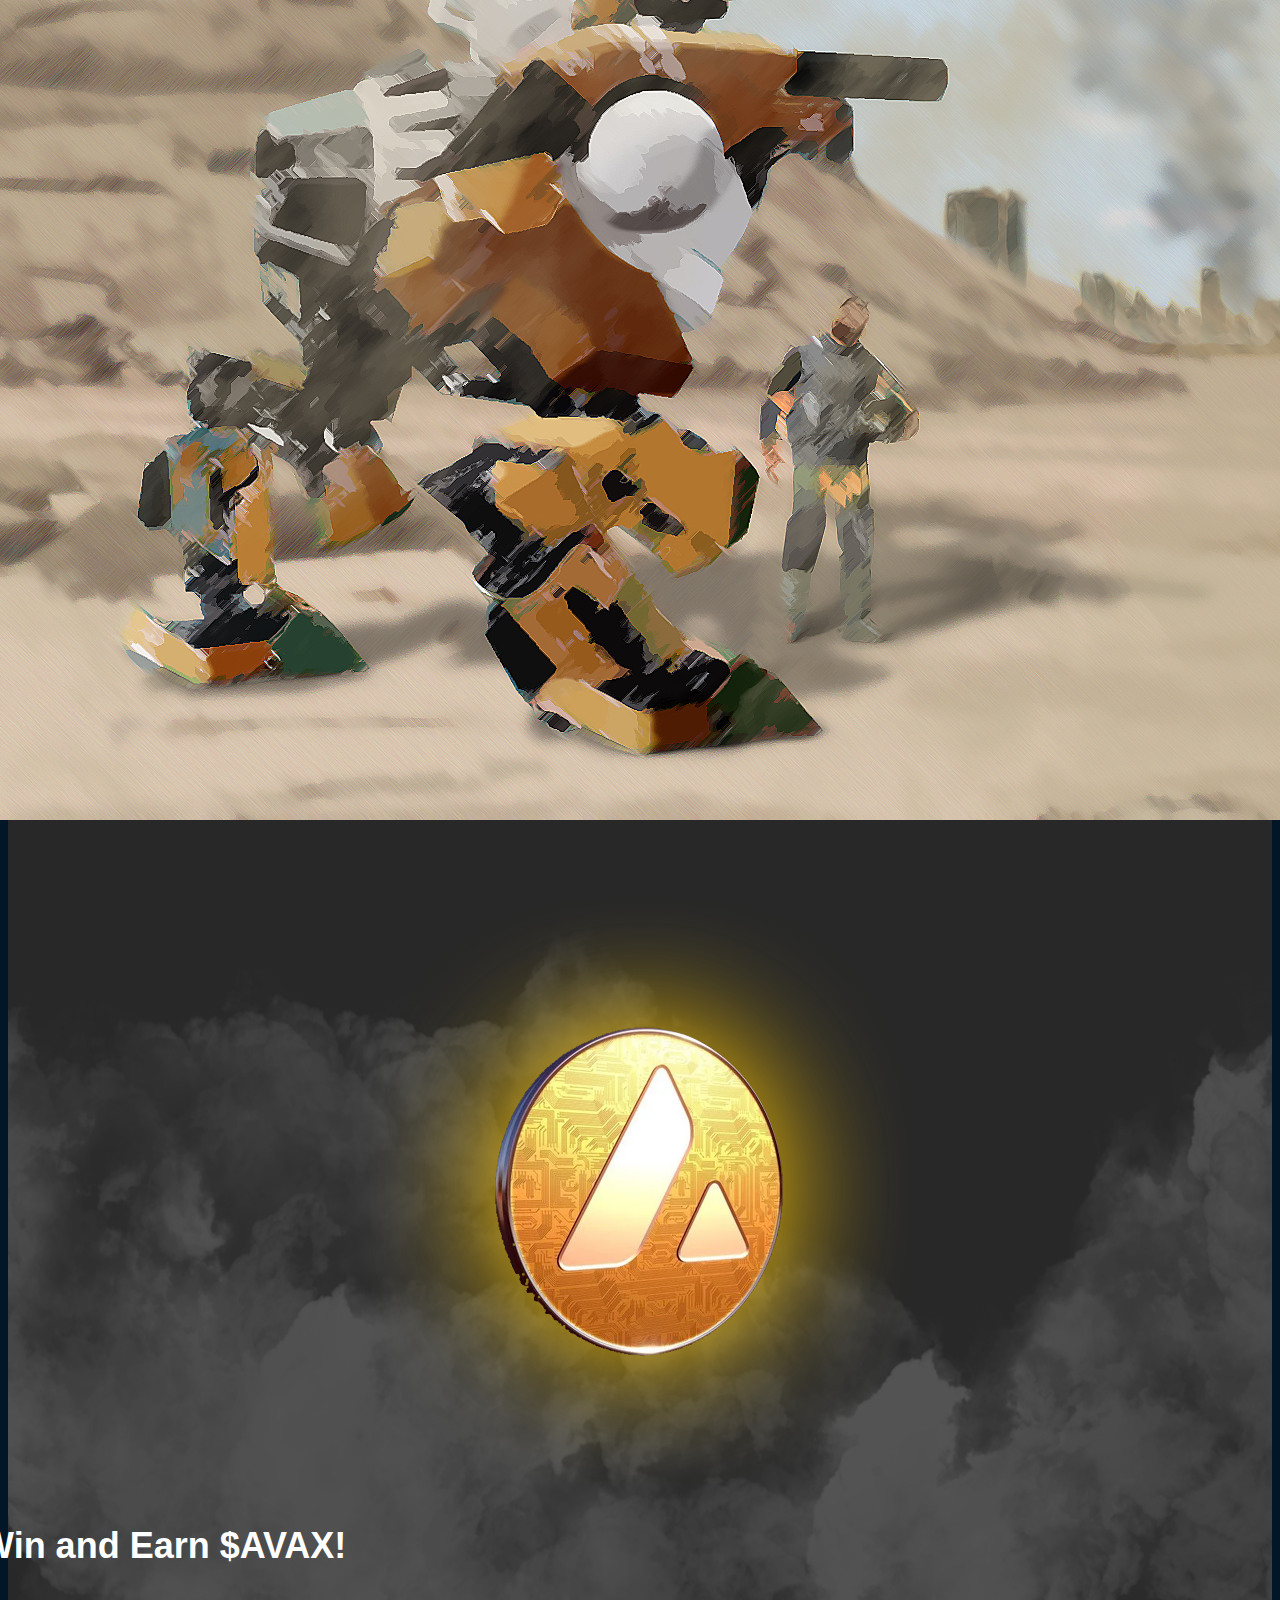
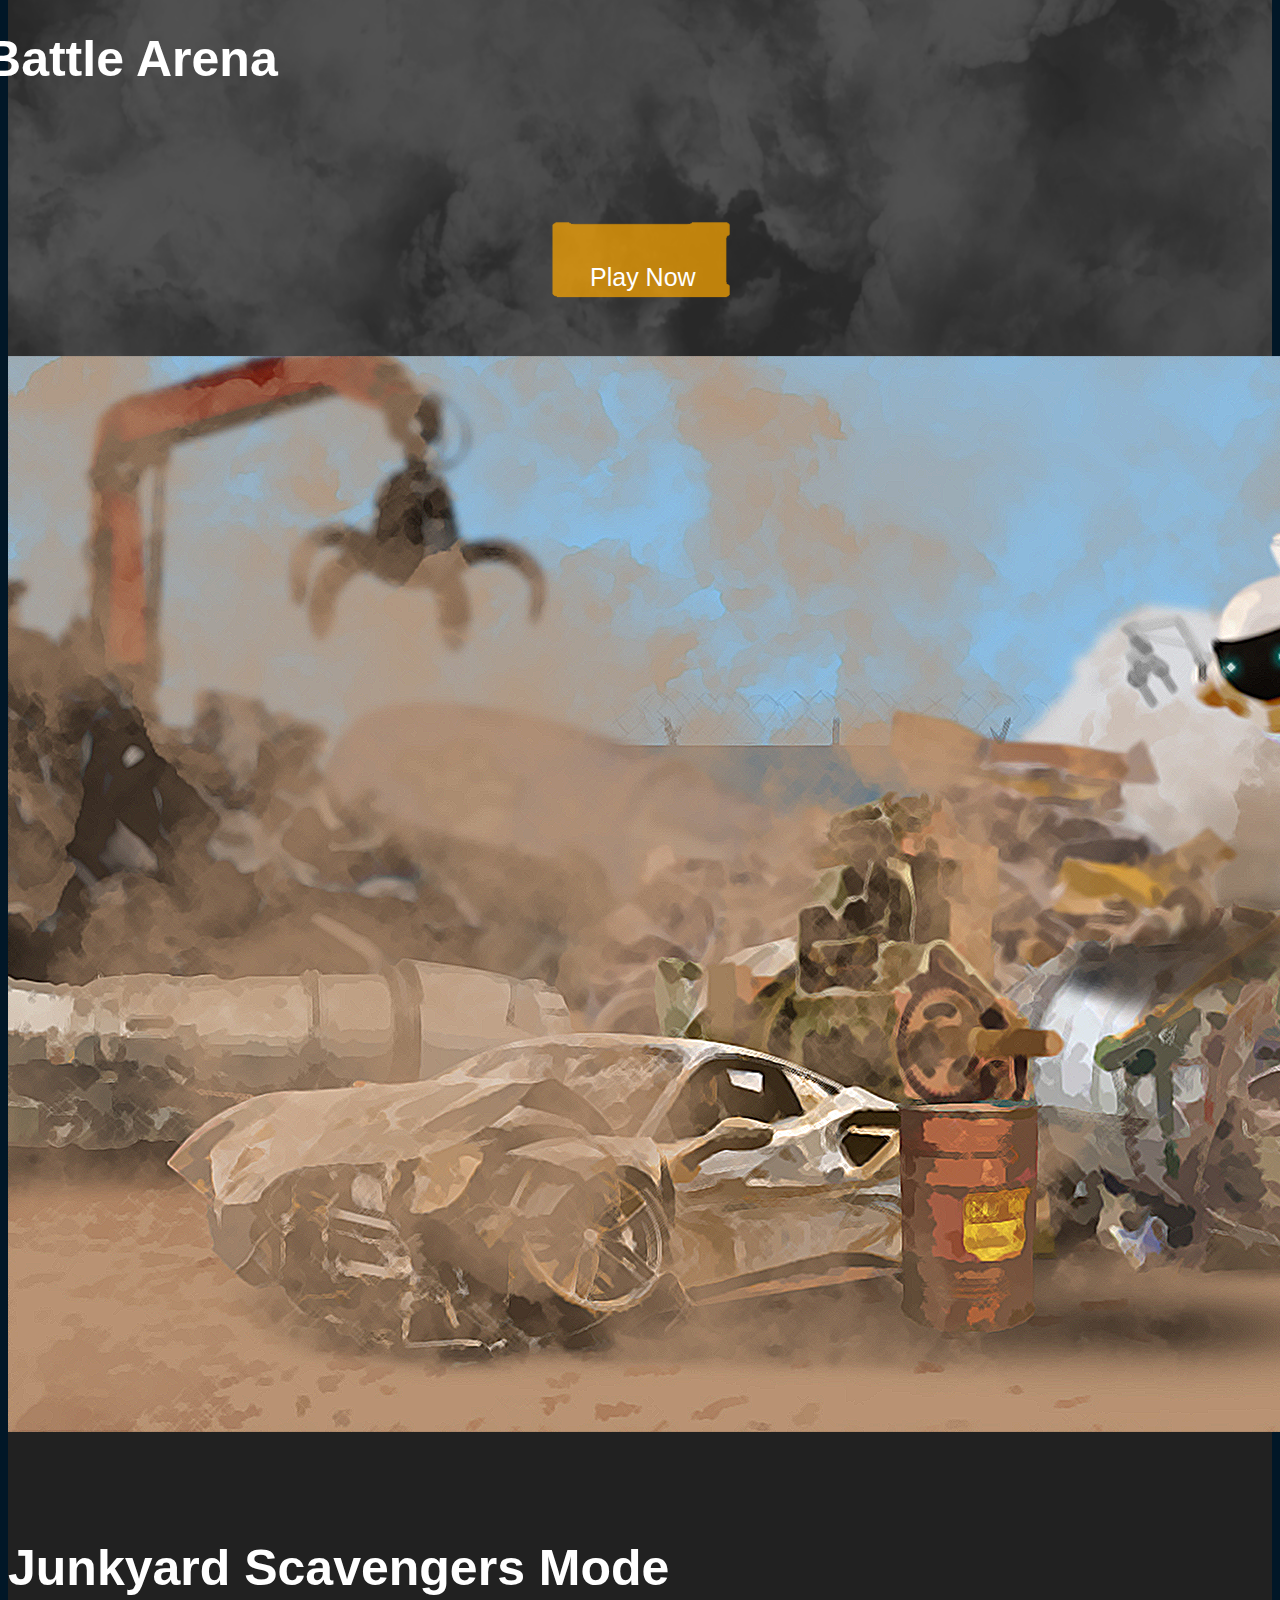
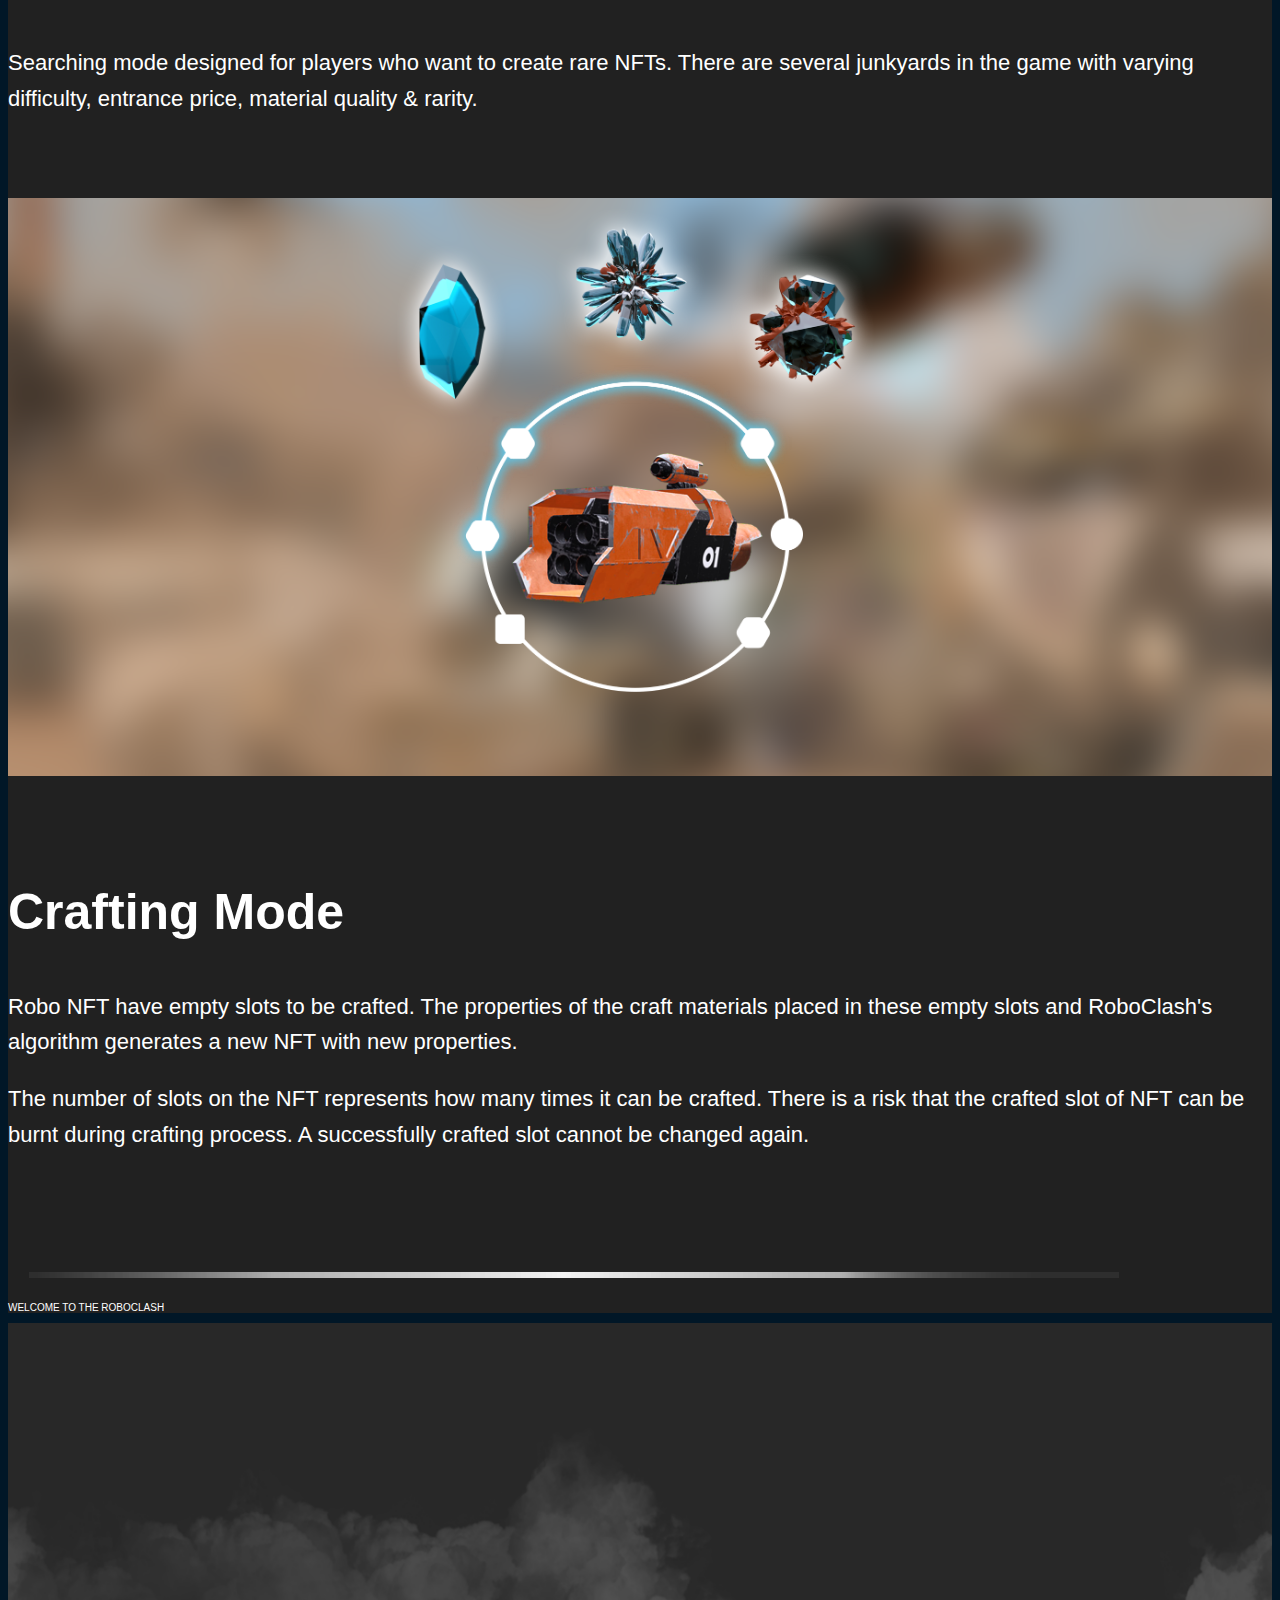
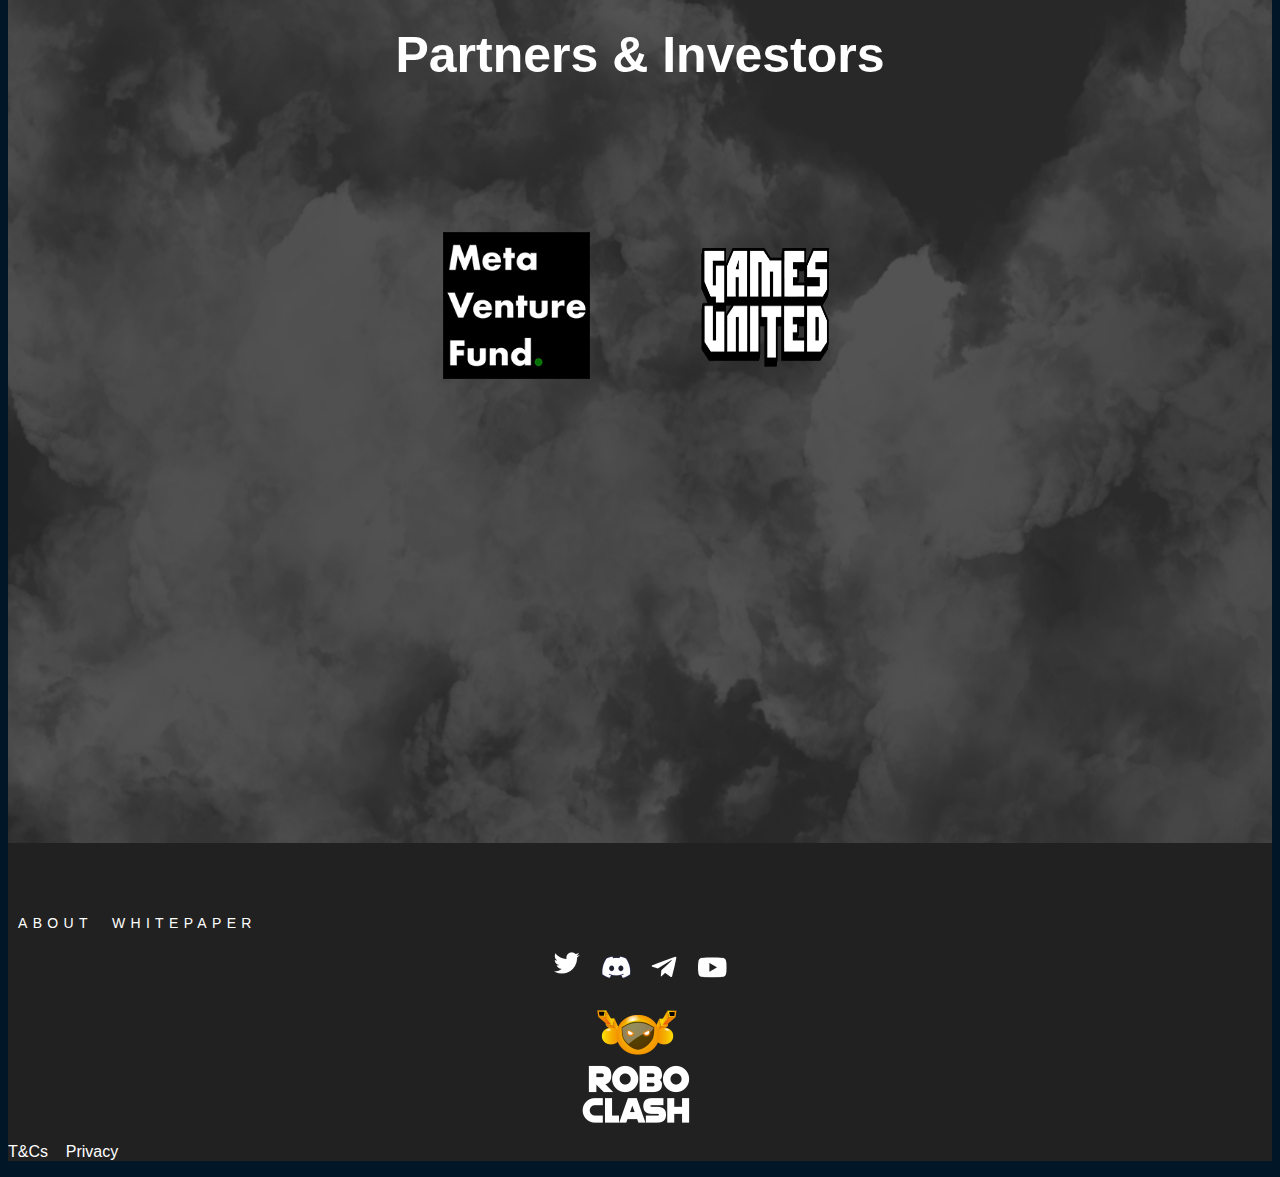
==== commit e91add3f: "completing project" ====
--- a/index.html
+++ b/index.html
@@ -34,7 +34,7 @@
         </button>
 
         <div class="collapse navbar-collapse navbar-wrap" id="navbarResponsive">
-          <div class="" id="left-col-nav">
+          <div class="collapsed" id="left-col-nav">
             <ul class="navbar-nav text-center">
                 <li class="nav-item">
                     <a class="nav-link" href="./index.html"> HOME </a>
@@ -55,7 +55,7 @@
             
         </div>
 
-        <div class="play_game play-game">
+        <div class="play_game play-game" data-toggle="tooltip" data-placement="bottom" title="Coming soon...">
 			<!-- <span class="btn btn-primary btn-xl montserrat" data-toggle="tooltip" data-placement="bottom" title="Coming soon...">Play</a> -->
 				<img class="play_now_continaer_img" src="./static/images/new_version/gral/play_now.png" alt="">
 				<p class="play-text">Play</p>
@@ -68,7 +68,7 @@
 
 <section id="home">
   <div class="container">
-  <div class="row text-center align-items-center justify-content-center">
+  <div class="row text-center align-items-center justify-content-center text-center-h1">
     <div class="col-lg-10 margin-top-8 roboclash-header">
       <div class="roboclash-header-text">
 		  ROBOCLASH
@@ -87,14 +87,14 @@
 <section class="fight-section">
     <div class="container">
 <div class="row text-center align-items-center justify-content-center">
-  <div class="col-lg-10"> 
+  <div class="col-lg-10 craft-container"> 
 <h1 class="monserrat_85_80_250">CRAFT. EQUIP. FIGHT.</h1>
-   <h2 class="jost_48_43_400">RoboClash is an NFT-based post-apocalyptic P2E game where Robos, equipped with highly advanced technology and artificial intelligence, fight with each other to win in the arena.</h2>
-   <p class="welcommer">WELCOME TO THE ROBOWORLD</p>
-   <img class="line" src="./static/images/new_version/gral/line.png" alt="">	
+   <h2 class="jost_48_43_400">RoboClash is an NFT-based post-apocalyptic P2E game where Robos, equipped with highly advanced technology and artificial intelligence, fight with each other to win in the arena.</h2>	
   </div><!--col-lg-10 -->   
 </div><!--row -->
 </div><!--container -->
+<p class="welcome-craft" >WELCOME TO THE ROBOCLASH</p>
+<img class="craft-line" src="./static/images/new_version/gral/line.png" alt="">
 <img class="img-fluid" src="./static/images/new_version/home/main page artwork 2.png">
 </section>
  
@@ -114,7 +114,7 @@
 
 </div><!--col-lg-10 -->
 </div> <!--row -->
-<div class="play_game play-game">
+<div class=" play-game" data-toggle="tooltip" data-placement="bottom" title="Coming soon...">
 	<!-- <span class="btn btn-primary btn-xl montserrat" data-toggle="tooltip" data-placement="bottom" title="Coming soon...">Play</a> -->
 		<img class="play_now_continaer_img" style="max-width: 200px !important;" src="./static/images/new_version/gral/play_now.png" alt="">
 		<p class="play-text" style="position: absolute !important; top: 26 !important; left: 50px !important; font-size: 25px;">Play Now</p>
@@ -151,10 +151,8 @@
  <h1 class="jost_96_86_400">Crafting Mode</h1>
  <h3 class="monserrat_22_35_500 margin-top-1">Robo NFT have empty slots to be crafted. The properties of the craft materials placed in these empty slots and RoboClash's algorithm generates a new NFT with new properties. </h3>
  <h3 class="monserrat_22_35_500 margin-top-1 bottom-txt">The number of slots on the NFT represents how many times it can be crafted. There is a risk that the crafted slot of NFT can be burnt during crafting process. A successfully crafted slot cannot be changed again. </h3>
- <div class="investor-line">
-	<p class="welcommer">WELCOME TO THE ROBOWORLD</p>
-	<img class="line" src="./static/images/new_version/gral/line.png" alt="">	
-  </div>
+ <img class="mode-line" src="./static/images/new_version/gral/line.png" alt="">
+ <p class="welcome-mode" >WELCOME TO THE ROBOCLASH</p>
 
 </div><!-- col-lg-10 --> 	
 </div><!-- row -->
@@ -175,10 +173,6 @@
 		<img class="investor-self-image" src="./static/images/new_version/home/meta venture fund logo.png" alt="">
 		<img class="investor-self-image" src="./static/images/new_version/home/games united logo.png" alt="">
 	  </div>
-	  <div class="investor-line">
-		<p class="welcommer">WELCOME TO THE ROBOWORLD</p>
-		<img class="line" src="./static/images/new_version/gral/line.png" alt="">	
-	  </div>
 	</div>
 	
   </div>  
@@ -192,7 +186,6 @@
 <footer class="bg-footer margin-top-8 top-footer">
 	<div class="container px-4">
 		<div class="container px-4 px-lg-5">
-
 			<div class="row gx-4 gx-lg-5 align-items-center justify-content-center text-center">
 				<div class="col-lg-8 align-self-baseline pt-3">
 					<span class="footer_header"><a href="./team.html"> about </a></span>
@@ -200,10 +193,10 @@
 				</div>
 
 				<div class="social-media-holder">
-					<img class="social-media-item" src="./static/images/new_version/gral/twitter logo bottom.png" alt="">
-					<img class="social-media-item" src="./static/images/new_version/gral/discord logo bottom.png" alt="">
-					<img class="social-media-item" src="./static/images/new_version/gral/telegram logo bottom.png" alt="">
-					<img class="social-media-item" src="./static/images/new_version/gral/youtube logo bottom.png" alt="">
+          <a href="https://twitter.com/RoboclashIO" target="_blank"><img class="social-media-item" src="./static/images/new_version/gral/twitter logo bottom.png" alt="">          </a>
+          <a href="https://t.co/AyToASqSPC" target="_blank"><img class="social-media-item" src="./static/images/new_version/gral/discord logo bottom.png" alt="">          </a>
+          <a href="https://t.me/roboclashio" target="_blank"><img class="social-media-item" src="./static/images/new_version/gral/telegram logo bottom.png" alt="">          </a>
+          <a href="https://www.youtube.com/channel/UCXNBneY6-ccFEnFMVIh1iwg/featured" target="_blank"><img class="social-media-item" src="./static/images/new_version/gral/youtube logo bottom.png" alt="">          </a>
 
 				</div>
 			</div>
@@ -220,7 +213,7 @@
 					<div class="col-md-6 col-lg-6"></div>
 					<div class="col-md-6 col-lg-6 footer_icons">
 
-						<img src="./static/images/new_version/gral/logo_menu.png" alt="">
+						<a href="./index.html"><img src="./static/images/new_version/gral/logo_menu.png" alt=""></a>
 					</div>
 				</div>
 				<div class="col-md-4 col-lg-4 ">
@@ -236,87 +229,6 @@
 	</div>
 </footer>
 
-
-
-<!-- <footer class="bg-footer">
-	<img src="./static/images/new_version/gral/line_navbar.png" class="line_navbar">
-	<div class="container px-4">
-		<div class="container px-4 px-lg-5 h-100">
-
-			<div class="row gx-4 gx-lg-5 h-100 align-items-center justify-content-center text-center">
-				<div class="col-lg-8 align-self-baseline pt-3">
-					<span class="footer_header"><a href="/about"> about </a></span>
-					<span class="footer_header"><a href="/careers"> careers </a></span>
-					<span class="footer_header"><a href="/litepaper"> litepaper </a></span>
-				</div>
-
-				<div class="row ">
-					<div class="col-lg-6">
-						<a href="/">
-							<img class="logo_footer"
-								src="./static/images/new_version/gral/logo_footer.png">
-						</a>
-					</div>
-
-					<div class="col-lg-6" style="float:right">
-						<div class="row" style="float:right">
-							<p class=""> Never miss an update </p>
-							<div
-								class="input-group mb-3 align-items-center justify-content-center text-center footer_contact_form">
-								<input type="text" class="form-control" placeholder="Email" aria-label="Email"
-									aria-describedby="button-addon2">
-								<button class="btn btn-outline-secondary" type="button" id="button-addon2"><i
-										class="bi bi-chevron-compact-right"></i></button>
-							</div>
-						</div> 
-					</div>
-
-				</div>
-
-
-
-			</div>
-
-		</div>
-	</div>
-
-	<div class="bg-black">
-		<div class="container">
-			<div class="row  gx-4 gx-lg-5 h-100 align-items-center justify-content-center text-center p-5">
-				<div class="col-md-4 col-lg-4 ">
-					<p class="mb-0 list-unstyled footer-link-grey footer_tyc">
-						<a class="mr-md-3 footer-link-grey" href="/terms"> T&Cs </a>
-						<a class="mr-md-3 footer-link-grey" href="/privacy"> Privacy </a>
-
-					</p>
-				</div>
-				<div class="col-md-4 col-lg-4">
-					<p class="text_footer">
-						© 2022 Legendary Foundry Games.
-					</p>
-				</div>
-		 		<div class="col-md-4 col-lg-4">
-					<div class="col-md-6 col-lg-6"></div>
-					<div class="col-md-6 col-lg-6 footer_icons">
-						<div class="col-md-3 footer_icons_img">
-							<a href="https://www.youtube.com/channel/UCQpz_9tBB3B9B7amQgS3JdA"><img
-									src="./static/images/new_version/gral/social_youtube.png"></a>
-						</div>
-						<div class="col-md-3 footer_icons_img"><a href="#"><img
-									src="./static/images/new_version/gral/social_discord.png"></a>
-						</div>
-						<div class="col-md-3 footer_icons_img"><a href="https://twitter.com/PlayAscenders"><img
-									src="./static/images/new_version/gral/social_twitter.png"></a>
-						</div>
-						<div class="col-md-3 footer_icons_img"><a href="https://medium.com/@playascenders"><img
-									src="./static/images/new_version/gral/social_medium.png"></a>
-						</div>
-					</div>
-				</div>
-			</div>
-		</div>
-	</div>
-</footer>-->
 
 
 
--- a/static/css/styles.css
+++ b/static/css/styles.css
@@ -556,6 +556,9 @@
       list-style: none;
       margin-left: 0;
     }
+    .img-holder{
+      margin-top: 0 !important;
+    }
   }
   
   .bg-dark {
@@ -600,8 +603,7 @@
   
   /******************TOKENOMICS*********/
   #header_tokenomics {
-      height: 120vh;
-      background-image: url("../images/new_version/tokenomics/hero2.png");
+      background-image: url("../images/new_version/tokenomics/artwork1.png");
       background-repeat: no-repeat;
       background-attachment: scroll;
       background-position: center center;
@@ -610,8 +612,7 @@
   
     @media (max-width: 769px) {
       #header_tokenomics {
-        height: 150vh;
-        background-image: url("../images/new_version/tokenomics/hero2.png");
+        background-image: url("../images/new_version/tokenomics/artwork1.png");
         background-repeat: no-repeat;
         background-attachment: scroll;
         background-position: center center;
@@ -639,8 +640,7 @@
   
   
   #token_section{
-      height: 100%;
-      background-image: url(../images/new_version/tokenomics/token_section.png);
+      background-image: url(../images/new_version/tokenomics/how\ will\ nft\ will\ earn\ arkaplan.png);
       background-repeat: no-repeat;
       background-attachment: scroll;
       background-position: center center;
@@ -650,8 +650,7 @@
   
     @media (min-width: 300px) {
       #token_section{
-        height: 100%;
-        background-image: url(../images/new_version/tokenomics/token_section.png);
+        background-image: url(../images/new_version/tokenomics/how\ will\ nft\ will\ earn\ arkaplan.png);
         background-repeat: no-repeat;
         background-attachment: scroll;
         background-position: center center;
@@ -660,8 +659,7 @@
       }
       @media (max-width: 1026px) {
         #token_section{
-          height: 100%;
-          background-image: url(../images/new_version/tokenomics/token_section.png);
+          background-image: url(../images/new_version/tokenomics/how\ will\ nft\ will\ earn\ arkaplan.png);
           background-repeat: no-repeat;
           background-attachment: scroll;
           background-position: center center;
@@ -670,8 +668,7 @@
         }
         @media (max-width: 769px) {
           #token_section{
-            height: 100%;
-            background-image: url(../images/new_version/tokenomics/token_section.png);
+            background-image: url(../images/new_version/tokenomics/how\ will\ nft\ will\ earn\ arkaplan.png);
             background-repeat: no-repeat;
             background-attachment: scroll;
             background-position: center center;
@@ -729,6 +726,9 @@
       background-position: center center;
       background-size: cover;
       padding-bottom: 30rem;
+    }
+    .navbar{
+      height: auto !important;
     }
     }
   
@@ -823,17 +823,16 @@
   
   #bg_card_about{
     background-color: black;
-    height: 100vh;
     background-image: url(../images/new_version/about/pigeons&spike background.png);
     background-repeat: no-repeat;
     background-attachment: scroll;
     background-position: center center;
     background-size: cover;
+    padding-bottom: 80px
   }
   
   @media (max-width: 769px) {
     #bg_card_about{
-      height: 80vh;
       background-image: url(../images/new_version/about/pigeons&spike background.png);
       background-repeat: no-repeat;
       background-attachment: scroll;
@@ -1061,11 +1060,12 @@
   }
 
   .logo_image{
-    max-height: 120px;
+    max-height: 100px;
   }
 
   .play_now_continaer_img{
     max-width: 100px;
+    cursor: pointer;
   }
 
   .play-game{
@@ -1076,6 +1076,7 @@
     position: absolute;
     top: 12;
     left: 30px;
+    cursor: pointer;
   }
 
   #mainNav{
@@ -1085,7 +1086,7 @@
   }
 
   .roboclash-header{
-    margin-top: 200px;
+    margin-top: 100px;
   }
 
   .roboclash-header-text{
@@ -1101,6 +1102,13 @@
     .investor-self-image{
       max-width: 120px !important;
     }
+    .play_game{
+      top: 50px;
+    }
+    .navbar-collapse{
+      height: 250px;
+    }
+
   }
 
   @media (max-width: 475px) {
@@ -1118,8 +1126,34 @@
 
 
   .fight-section{
-    padding-top: 100px;
+    padding-top: 35px;
     background-color: #212121;
+    display: flex;
+    flex-direction: column;
+    align-items: center;
+  }
+
+  .craft-line{
+    position: relative;
+    bottom: -34;
+  }
+
+  .welcome-craft{
+    position: relative;
+    bottom: -74;
+    font-size: 10px;
+    font-weight: 100;
+  }
+
+  .jost_48_43_400{
+    max-width: 770px;
+    text-align: center;
+  }
+
+  .craft-container{
+    display: flex;
+    flex-direction: column;
+    align-items: center;
   }
 
   .monserrat_85_80_250{
@@ -1263,10 +1297,11 @@
 
   .navbar{
     z-index: 999;
+    height: 120px;
   }
 
   .how-to-play-text{
-    margin-top: 11rem !important;
+    margin-top: 11rem;
   }
 
   #bg_cards{
@@ -1282,9 +1317,8 @@
     margin-top: 0 !important;
   }
 
-  .text-center {
-    padding-top: 70px;
-    padding-bottom: 50px;
+  .text-center-h1 {
+    padding-top: 80px;
   }
 
   .roboparts{
@@ -1296,7 +1330,7 @@
   }
 
   .arm-your-robo{
-    background-color: #212121;
+    background-color: #282828;
   }
 
   .arm-your-robo-2{
@@ -1338,12 +1372,15 @@
 
   .button-container{
     position: relative;
+    top: -30;
   }
 
   .read-whitepaper-text{
     position: absolute;
-    top: 50;
+    top: 55;
     left: 55;
+    font-weight: bold;
+    color: #fff;
   }
 
   #home-modes{
@@ -1379,6 +1416,10 @@
     margin-top: 30px;
   }
 
+  .play-now-container:hover{
+    cursor: pointer;
+  }
+
   .create-nft-container{
     display: flex;
     justify-content: center;
@@ -1397,7 +1438,7 @@
 
   .create-nft-description-txt{
     position: absolute;
-    top: 80;
+    top: 50;
     left: 80px;
     right: 60px;
     color: #000;
@@ -1406,6 +1447,15 @@
   .create-nft-description-background{
     height: 356px;
     object-fit: contain;
+  }
+
+  .desc-header-modes{
+    font-weight: bold;
+    font-size: 27px;
+  }
+
+  .desc-header-txt{
+    padding-top: 20px;
   }
 
   @media (max-width: 900px) {
@@ -1447,6 +1497,7 @@
     font-size: 20px;
     font-weight: 300;
     padding-top: 50px;
+    max-width: 700px;
   }
 
   .team-members-container{
@@ -1487,3 +1538,142 @@
     }
   }
 
+  @media (max-width: 990px) {
+    .collapsed{
+      margin-bottom: -50px;
+    }
+  }
+
+  .welcome-mode{
+    font-size: 10px;
+  }
+
+  .mode-line{
+    margin-bottom: -20px;
+  }
+
+  .investors-line{
+    margin-top: 100%;
+  }
+
+  #home{
+    display: flex;
+    align-items: center;
+  }
+
+  #hero_game{
+    display: flex;
+    align-items: center;
+  }
+
+  #home-modes{
+    display: flex;
+    align-items: center;
+  }
+
+  #about_bg{
+    display: flex;
+    align-items: center;
+  }
+
+  .how-to-play-text{
+    position: relative;
+  }
+
+  .how-to-play-descrip{
+    position: absolute;
+    top: 100;
+    font-size: 30px;
+    max-width: 350px;
+    left: 80;
+    color: #000;
+  }
+
+  .whitepaper-header{
+    font-size: 30px;
+  }
+
+  .whitepaper-desc{
+    font-size: 15px;
+    max-width: 200px;
+  }
+
+  .how-will-learn-container{
+    display: flex;
+    flex-direction: column;
+    align-items: center;
+  }
+
+  .how-will-learn-header{
+    font-size: 40px;
+    font-weight: 700;
+  }
+
+  .how-will-learn-section{
+    background-image: url("../images/new_version/tokenomics/how\ will\ nft\ will\ earn\ arkaplan.png");
+    background-repeat: no-repeat;
+    background-attachment: scroll;
+    background-position: center center;
+    background-size: cover;
+  }
+
+  .infographics-img{
+    width: 100%;
+    max-width: 700px;
+    margin-top: 50px;
+    margin-bottom: 50px;
+  }
+
+  .monserrat_80_85_250_tokenomics{
+    background-color: #222222;
+    width: 100%;
+    text-align: center;
+    padding-top: 30px;
+    padding-bottom: 30px;
+  }
+
+  #token_section{
+    display: flex;
+    flex-direction: column;
+    align-items: center;
+  }
+
+  .roadmap-img{
+    width: 100%;
+    max-width: 1500px;
+  }
+
+  .jost_96_86_400{
+    font-size: 50px;
+  }
+
+  .read-whitepaper-button-img{
+    position: absolute;
+    top: 220;
+    left: 20;
+  }
+
+  .read-whitepaper-txt{
+    position: absolute;
+    top: 235;
+    font-size: 18px;
+    left: 29;
+    font-weight: bold;
+    color: #fff;
+  }
+
+  .jost_96_86_400{
+    font-weight: bold;
+  }
+
+  .monserrat_18_324_500{
+    max-width: 850px;
+  }
+
+  .craf-eq-built{
+    text-align: left;
+  }
+
+  .read-whitepaper-a-tag{
+    text-decoration: none;
+  }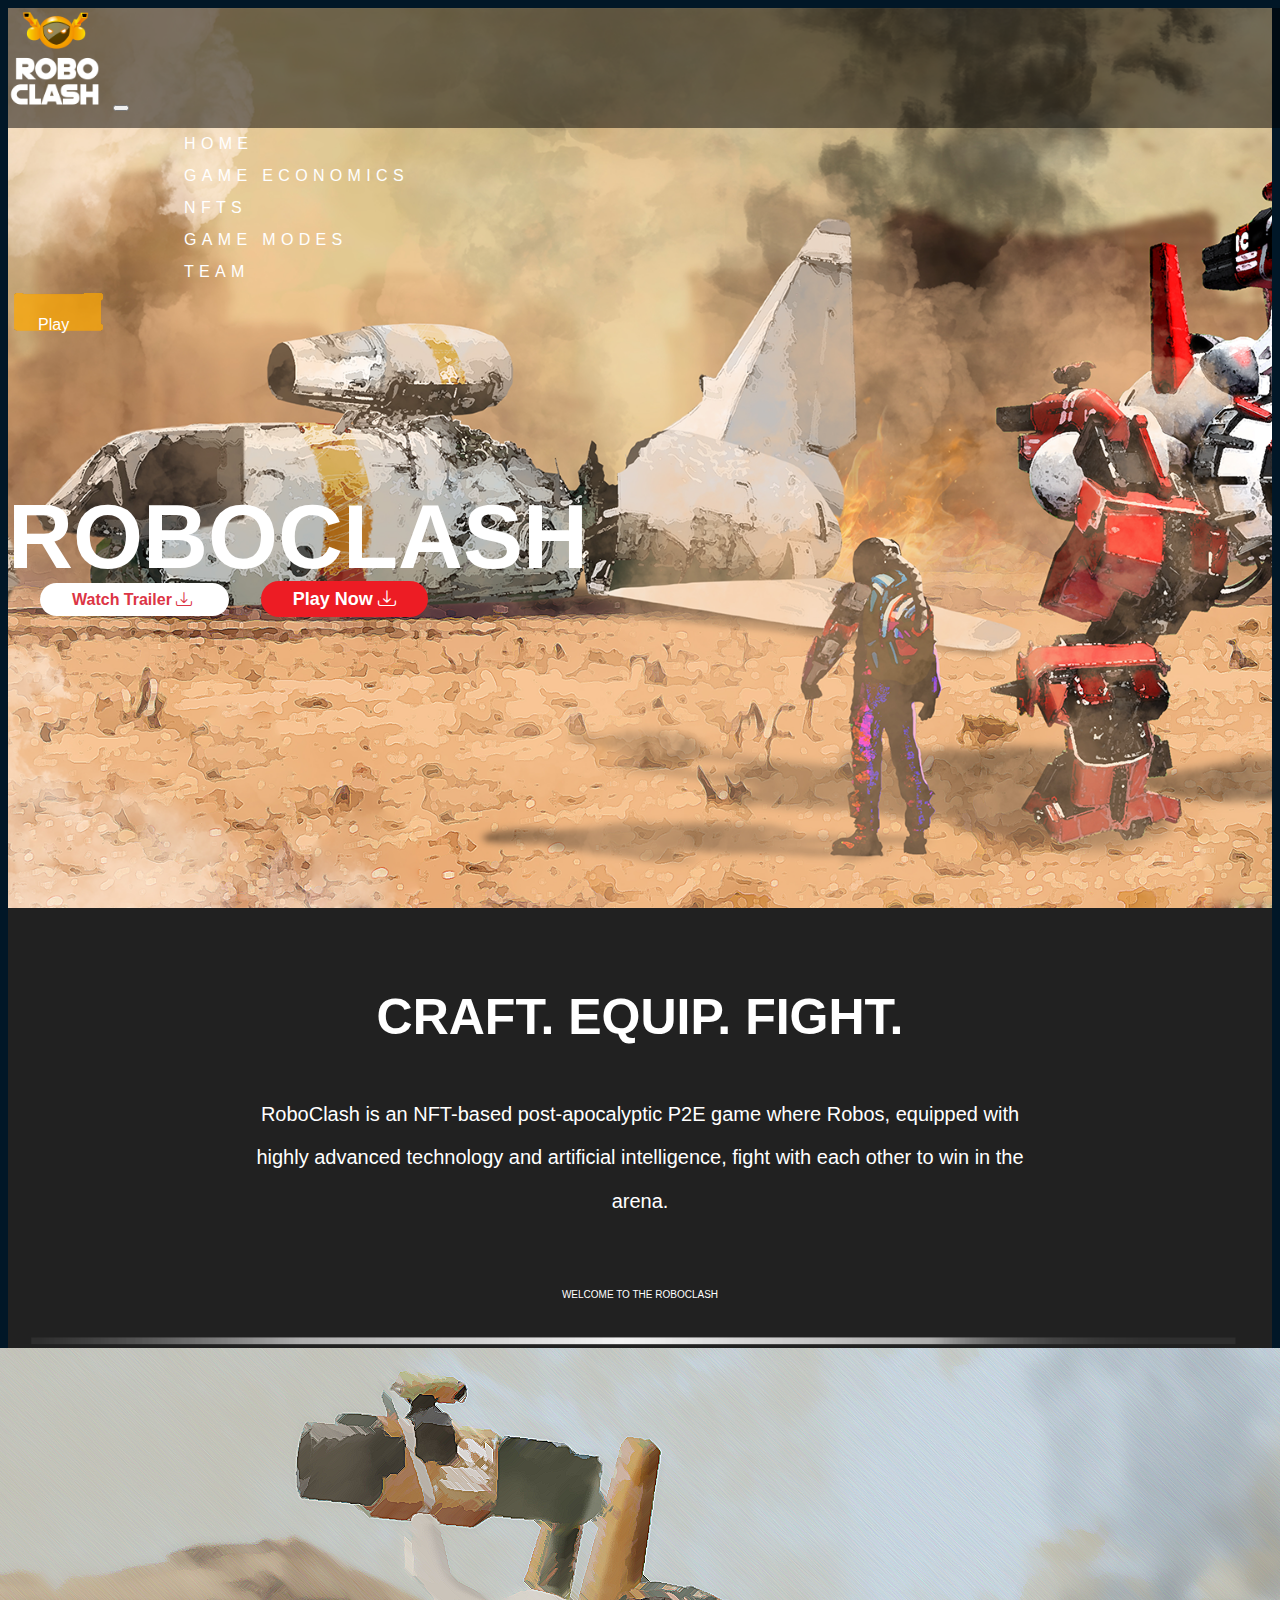
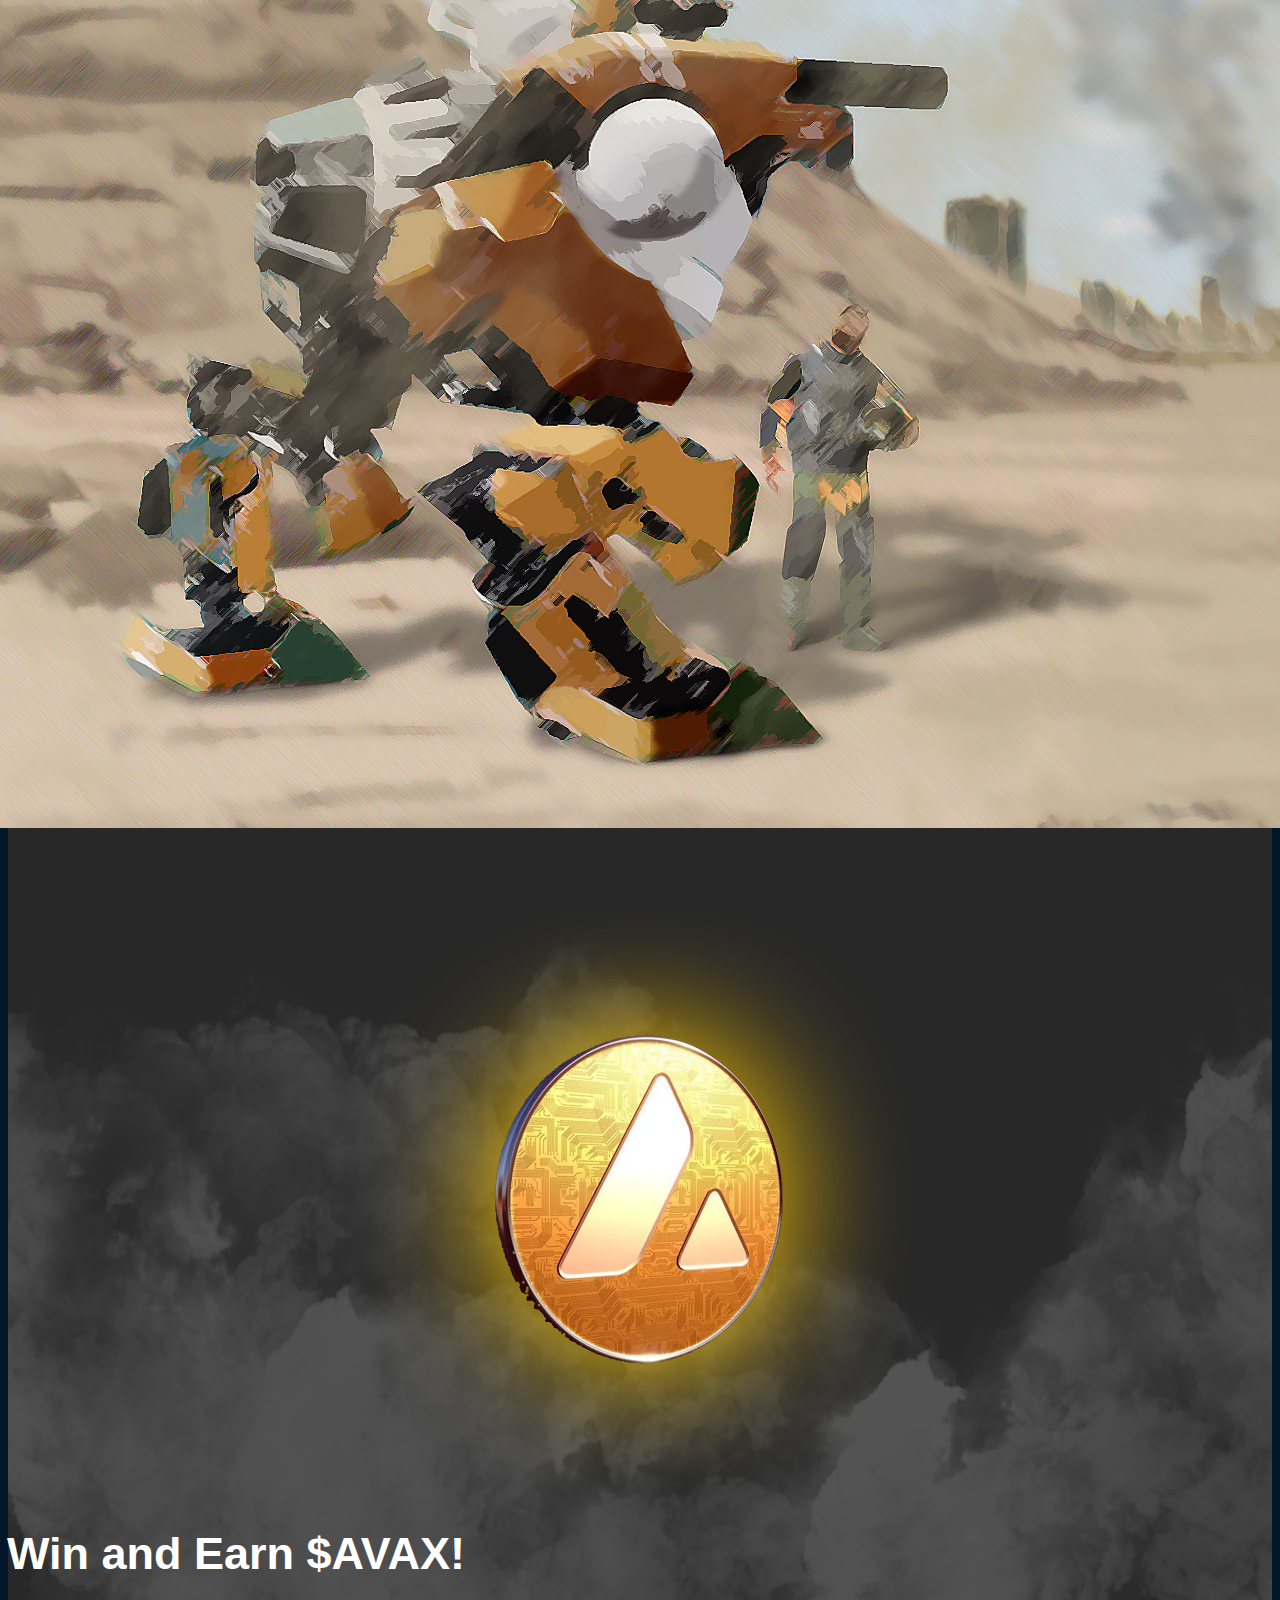
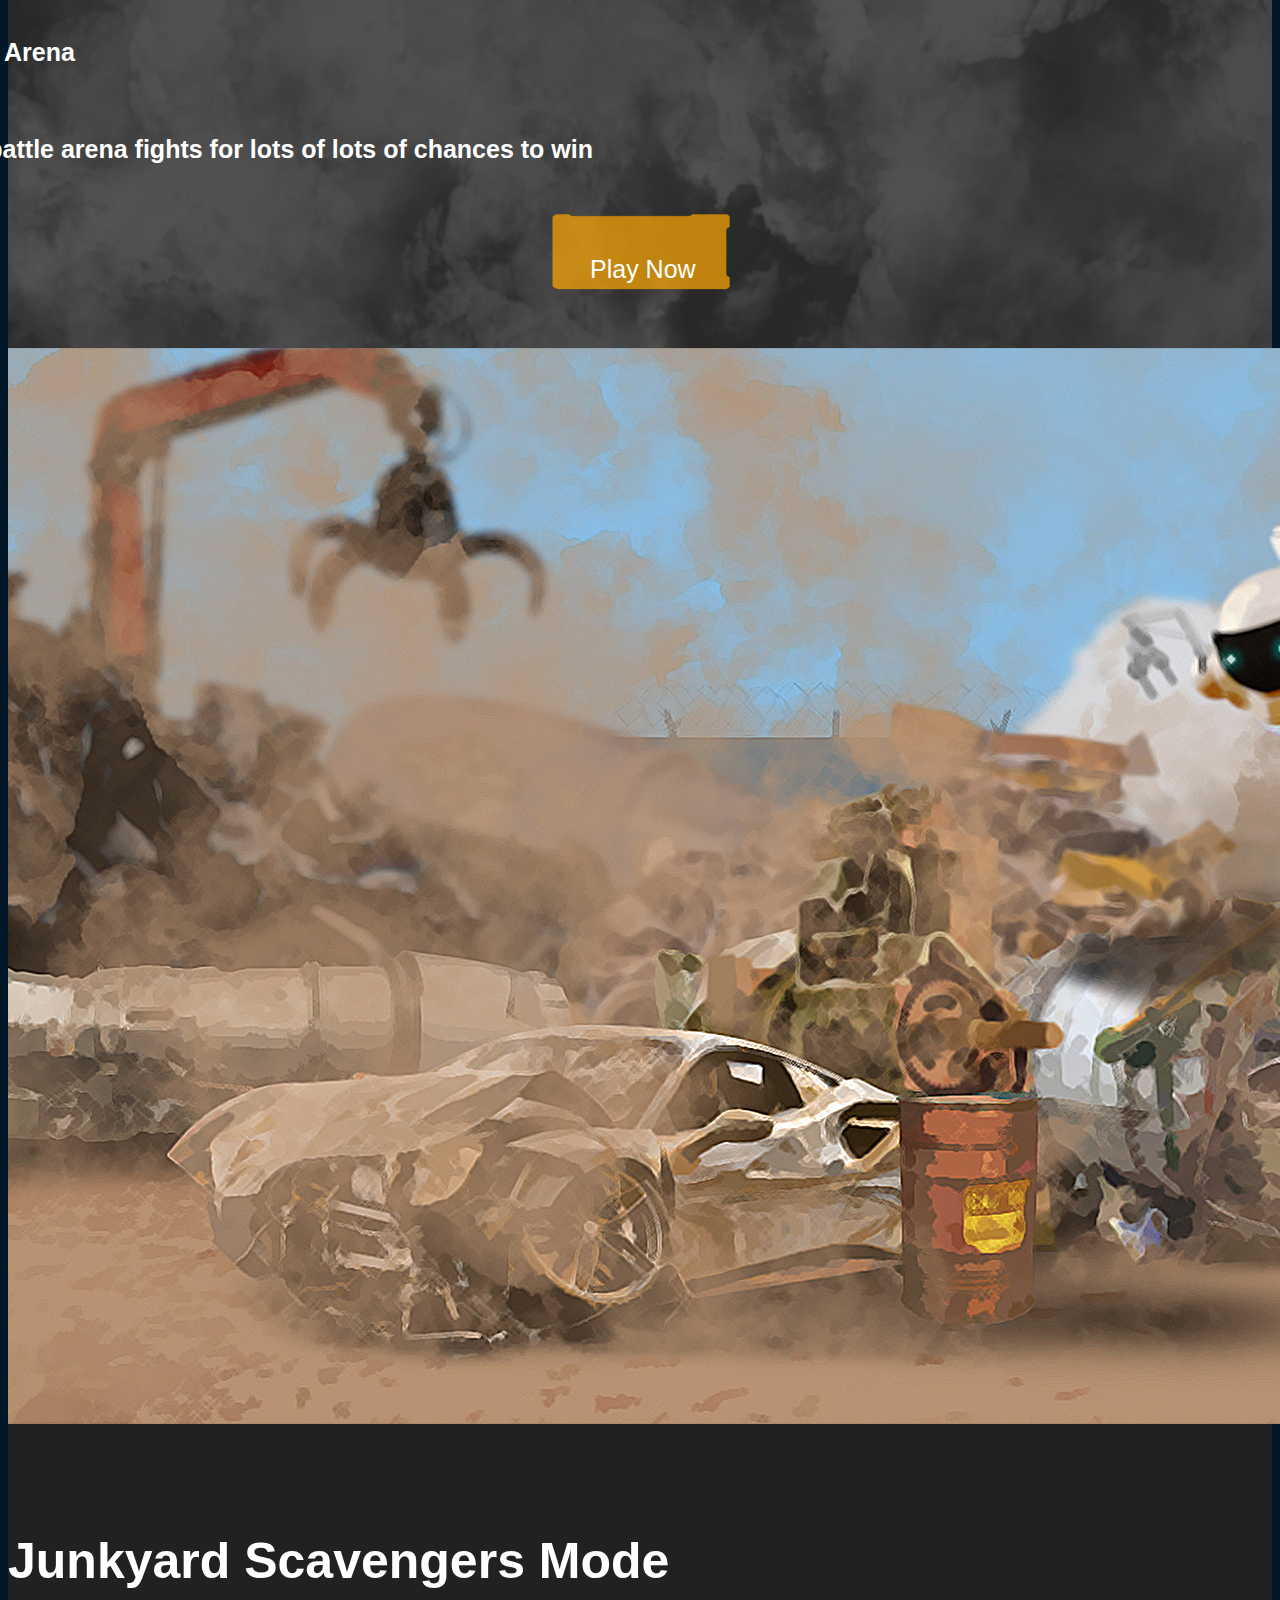
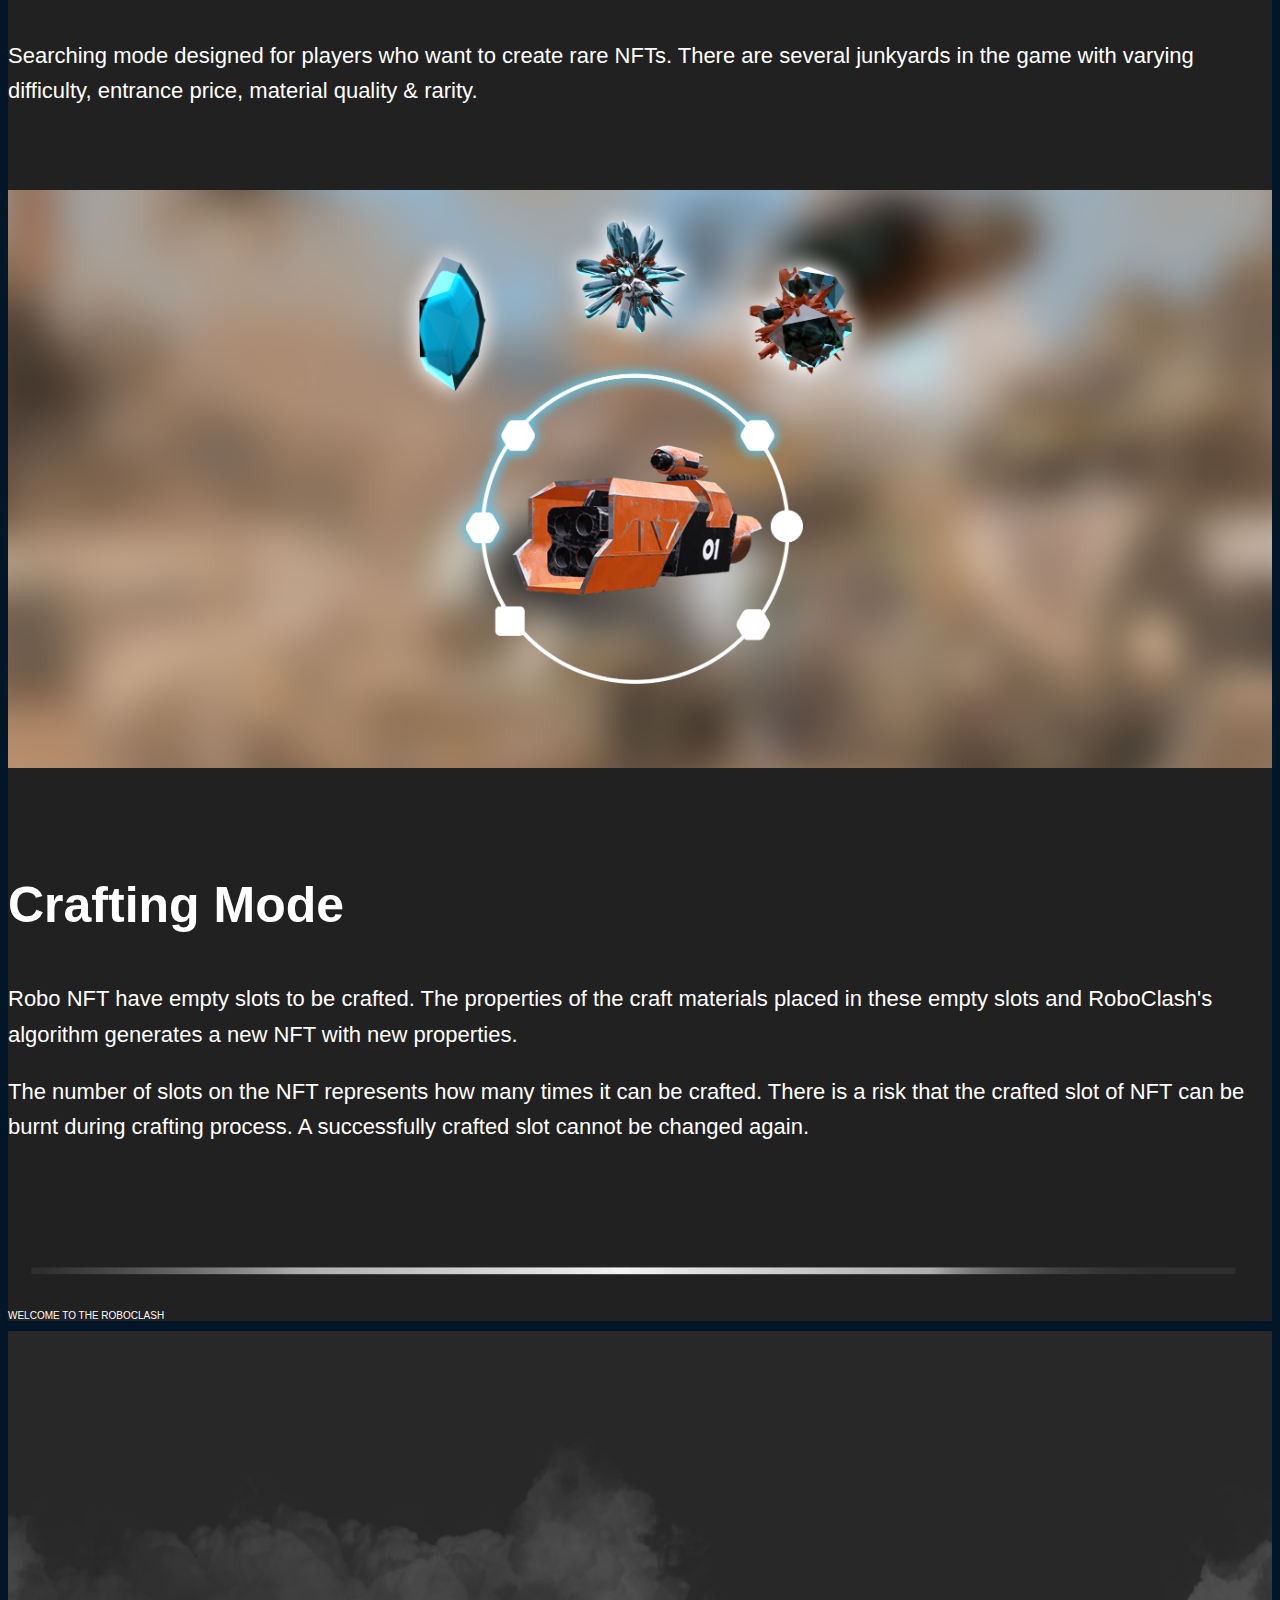
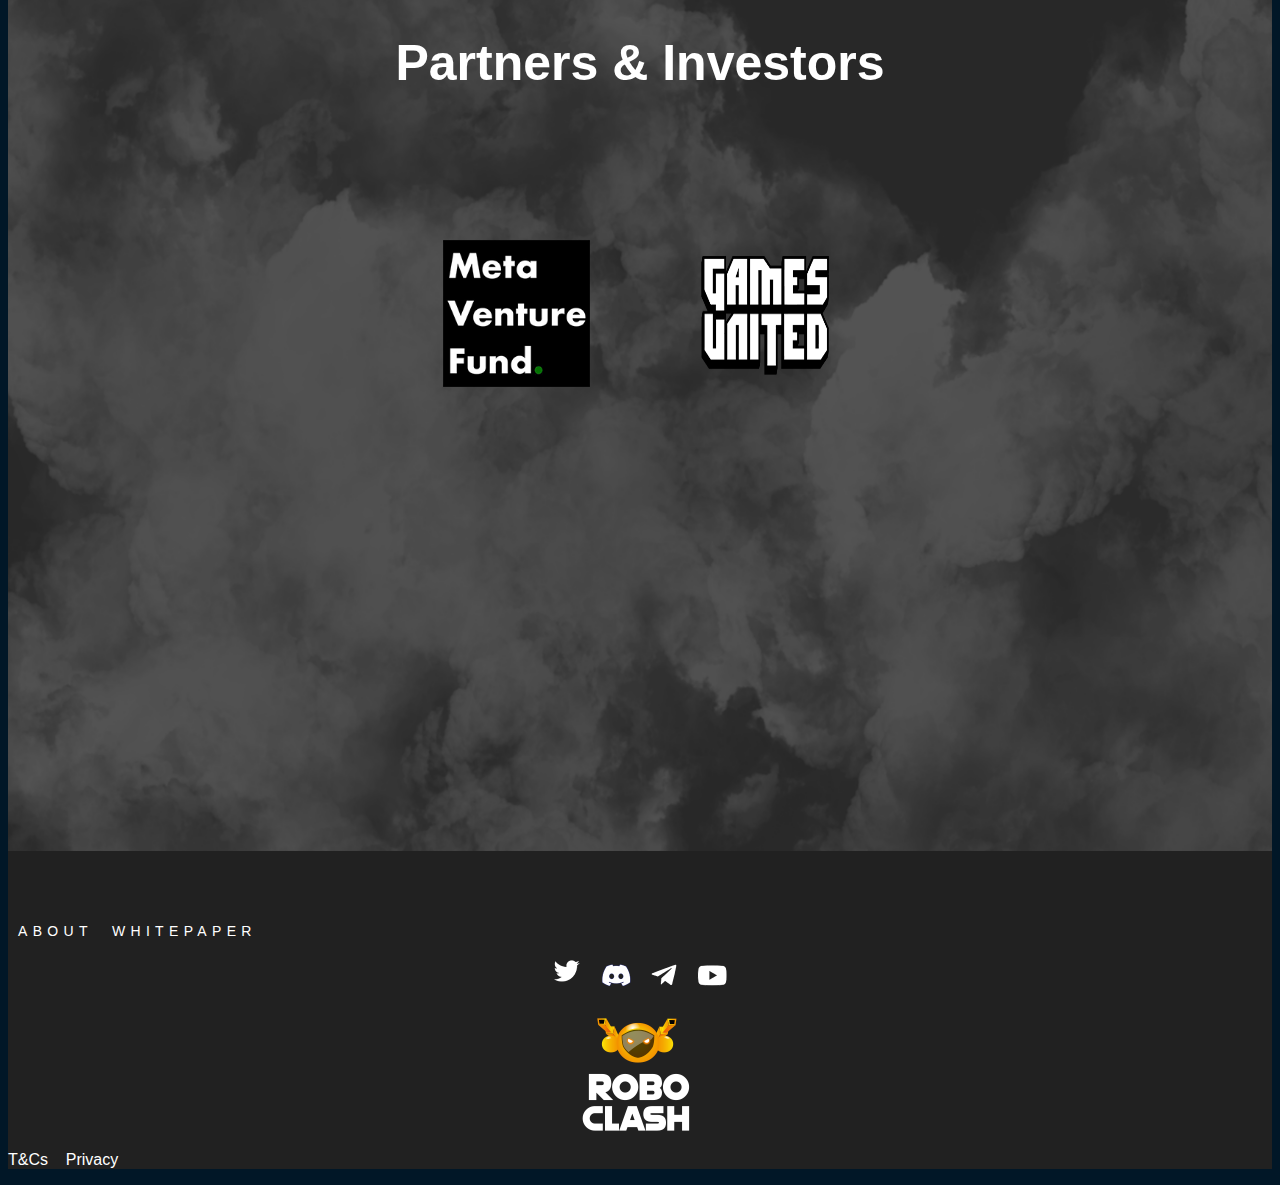
==== commit a406e255: "video functionalities done" ====
--- a/index.html
+++ b/index.html
@@ -73,7 +73,7 @@
       <div class="roboclash-header-text">
 		  ROBOCLASH
       </div>
-      <a class="btn btn-outline-danger btn-xl_2 mt-2" id="demo" data-videourl="https://www.youtube.com/embed/suPwZ_LQrfM"> Watch Trailer <i class="bi bi-download"></i> </a>
+      <a onclick="openVideo()" class="btn btn-outline-danger btn-xl_2 mt-2" id="demo"> Watch Trailer <i class="bi bi-download"></i> </a>
 
       <span class="btn btn-primary btn-xl mt-2" data-toggle="tooltip" data-placement="bottom" title="Coming soon..."> Play Now <i class="bi bi-download"></i> </span>
       
@@ -104,13 +104,13 @@
     <div class="row text-center align-items-center justify-content-center">
 <div class="col-lg-10">
       <img class="img-fluid avax-image" src="./static/images/new_version/home/avax coin visual.png">
-<h4 class="monserrat_36_43_700 margin-top-1">
+<h1 class="monserrat_36_43_700 margin-top-1 fight-win-earn">
   Fight, Win and Earn $AVAX!
- </h4> <!-- text24 -->
- <h1 class="jost_96_86_400">
+ </h1> <!-- text24 -->
+ <h4 class="jost_96_86_400 pvp-battle">
   PVP Battle Arena
- </h1> <!-- text96 -->
- <h3 class="monserrat_36_43_700 margin-top-1 margin-bottom-2">xxx</h3>
+ </h4> <!-- text96 -->
+ <h3 class="monserrat_36_43_700 margin-bottom-2 pvp-battle">Limitless battle arena fights for lots of lots of chances to win</h3>
 
 </div><!--col-lg-10 -->
 </div> <!--row -->
@@ -255,18 +255,27 @@
 <script src="./static/js/youtube-overlay.js"></script>
 
 <script>
-  var img = $("#demo");
-  var configObject = {
-    sourceUrl: img.attr("data-videourl"),
-    triggerElement: "#" + img.attr("id"),
-    progressCallback: function () {
-      console.log("Callback Invoked.");
-    }
-  };
-
-  var videoBuild = new YoutubeOverlayModule(configObject);
-  videoBuild.activateDeployment();
-</script><div class="videoPlayerOverlay hide hiddenTransform" id="youtubePlayerOverlay" data-hasloaded="false"><button id="youtubeOverlayCloser" class="defaultButton closeIcon"><img src="https://s3.ap-south-1.amazonaws.com/choosemybicycle/cmb-website-icons/cancel-close-icons/x-mark-black-icon.svg" class="img-responsive center-block" alt="Close" title="close"></button></div>
+  function openVideo(){
+    document.getElementById('youtubePlayerOverlay').classList.remove("hide", "hiddenTransform");
+    document.getElementById('trailer').play();
+  }
+
+  function closeVideo(){
+    document.getElementById('youtubePlayerOverlay').classList.add("hide", "hiddenTransform");
+    document.getElementById('trailer').pause();
+  }
+
+</script>
+
+<div onclick="closeVideo()" class="videoPlayerOverlay hide hiddenTransform new-video-container" id="youtubePlayerOverlay" data-hasloaded="false"><button id="youtubeOverlayCloser" class="defaultButton closeIcon"><img src="https://s3.ap-south-1.amazonaws.com/choosemybicycle/cmb-website-icons/cancel-close-icons/x-mark-black-icon.svg" class="img-responsive center-block" alt="Close" title="close"></button>
+  <video id="trailer" class="trailer-v"
+      controls
+      preload="auto">
+    <source src=
+    "./static/video/Sneak Peek.mp4"
+      type="video/mp4">
+    </video>
+</div>
 
 
 
--- a/static/css/styles.css
+++ b/static/css/styles.css
@@ -1136,11 +1136,12 @@
   .craft-line{
     position: relative;
     bottom: -34;
+    width: 100%;
   }
 
   .welcome-craft{
     position: relative;
-    bottom: -74;
+    bottom: -40;
     font-size: 10px;
     font-weight: 100;
   }
@@ -1460,7 +1461,7 @@
 
   @media (max-width: 900px) {
     .create-nft-description-background{
-      height: 356px;
+      height: 400px;
       width: 400px;
       object-fit: unset;
     }
@@ -1480,7 +1481,7 @@
   @media (max-width: 500px) {
     .create-nft-description-background{
       width: 300px;
-      height: 500px;
+      height: 600px;
     }
   }
 
@@ -1549,7 +1550,8 @@
   }
 
   .mode-line{
-    margin-bottom: -20px;
+    margin-bottom: -12px;
+    width: 100%;
   }
 
   .investors-line{
@@ -1676,4 +1678,27 @@
 
   .read-whitepaper-a-tag{
     text-decoration: none;
-  }+  }
+
+  .more-info:hover{
+    cursor:pointer;
+  }
+
+  .fight-win-earn{
+    font-size: 45px;
+  }
+
+  .pvp-battle{
+    font-size: 25px;
+  }
+
+  .new-video-container{
+    display: flex;
+    justify-content: center;
+    align-items: center;
+  }
+
+  .trailer-video{
+    width: 90%;
+    max-width: 700px;
+  }
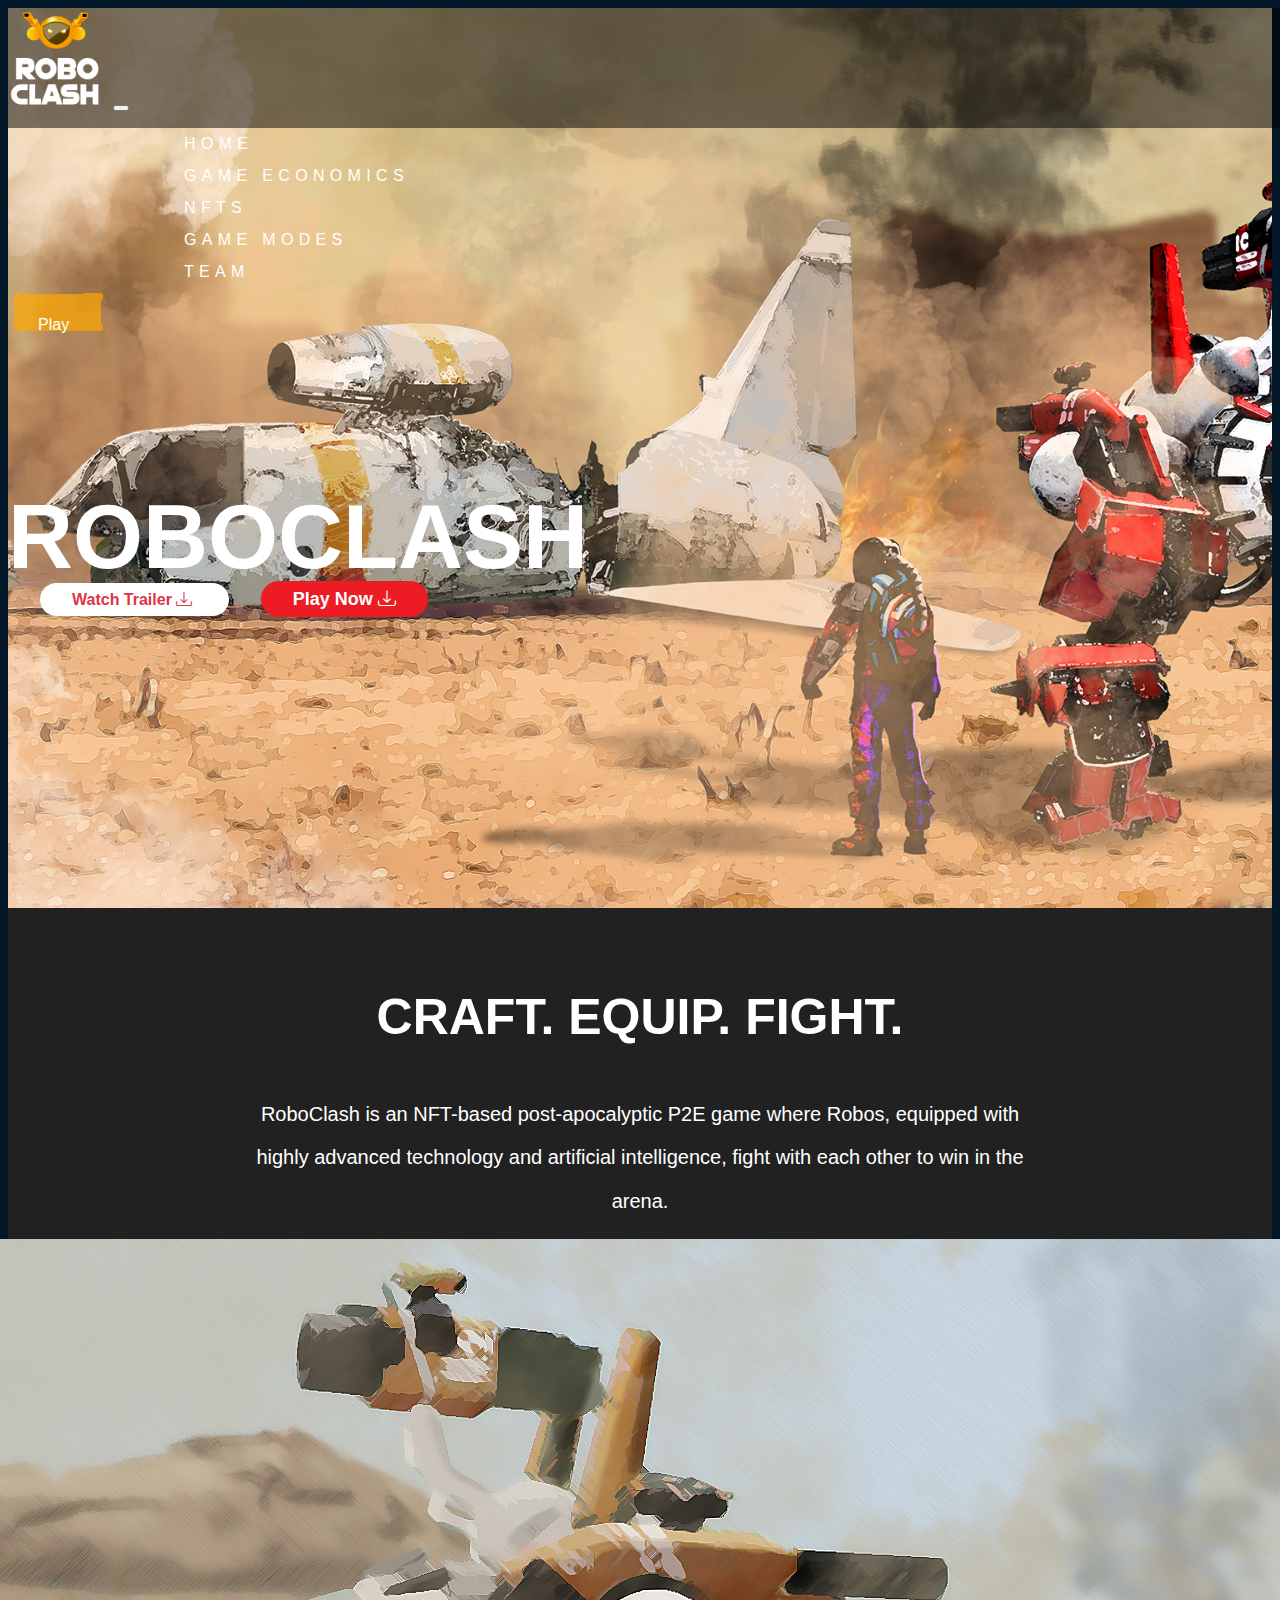
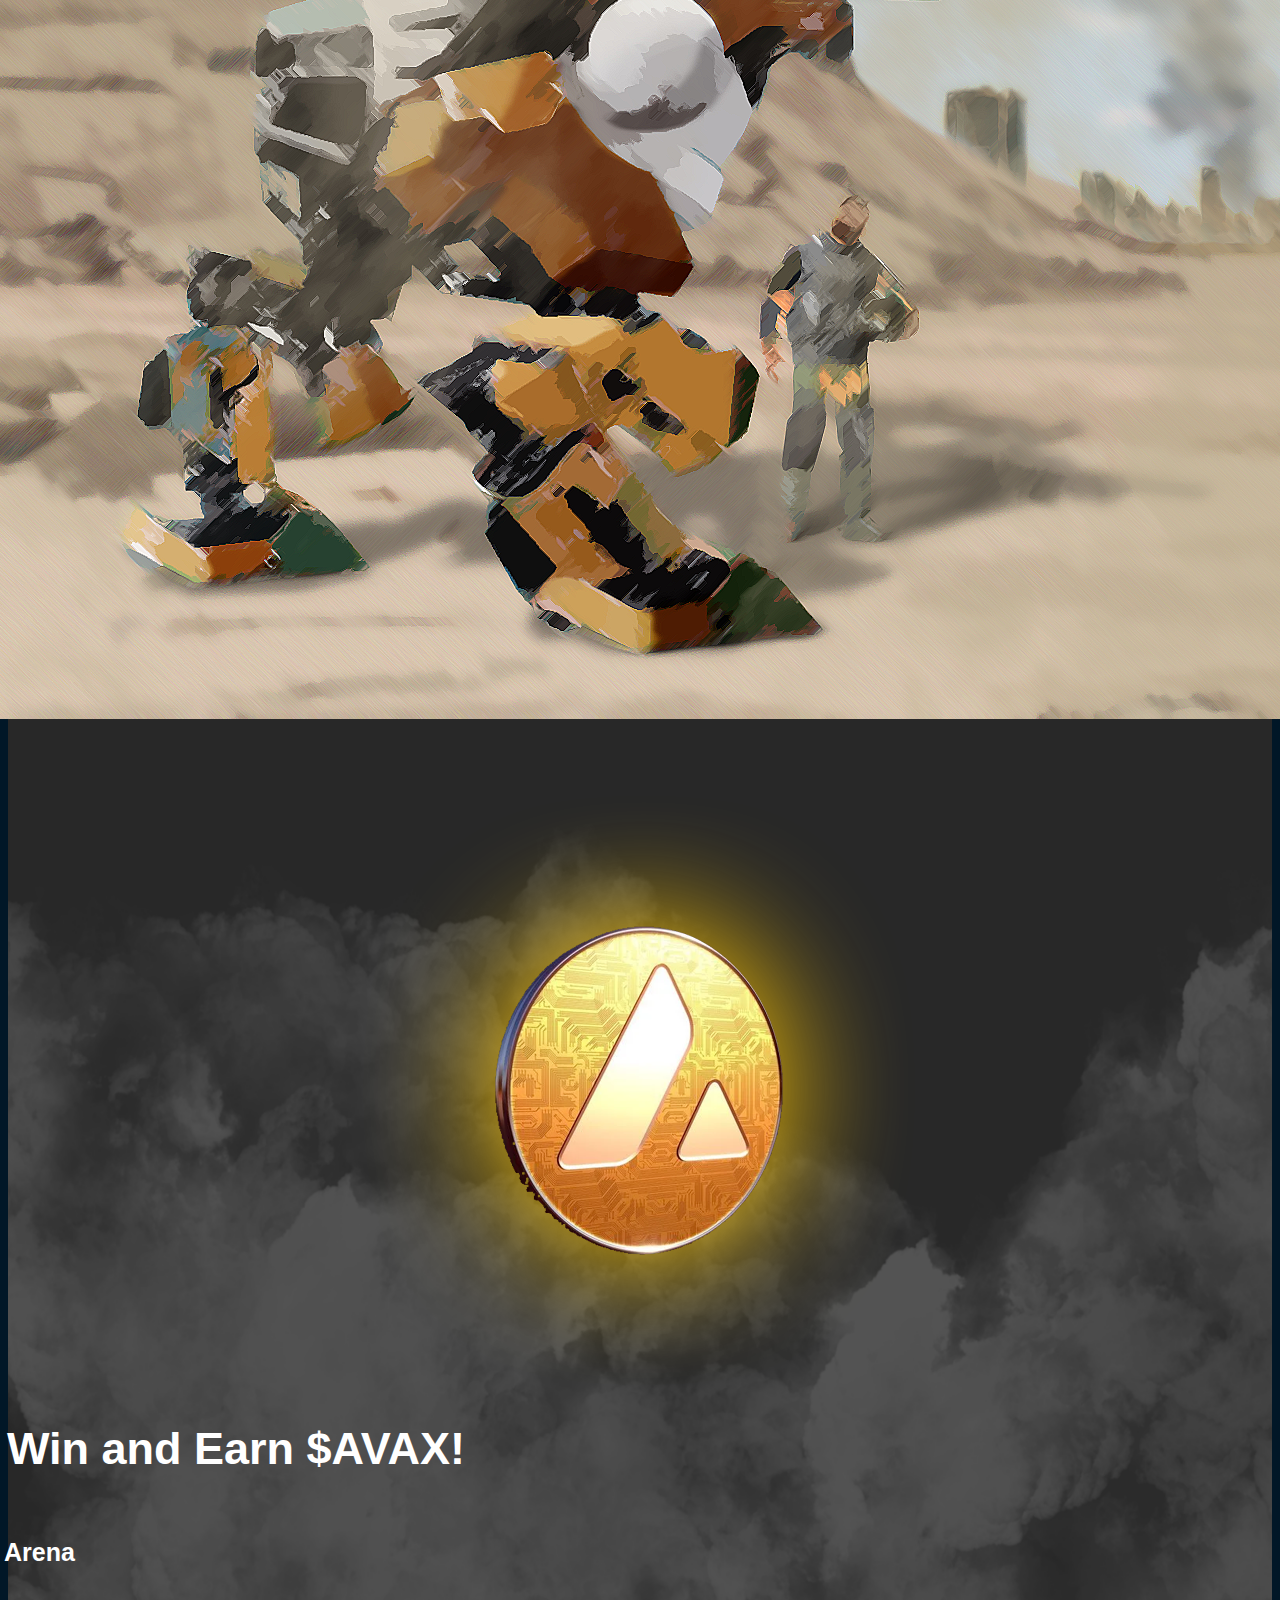
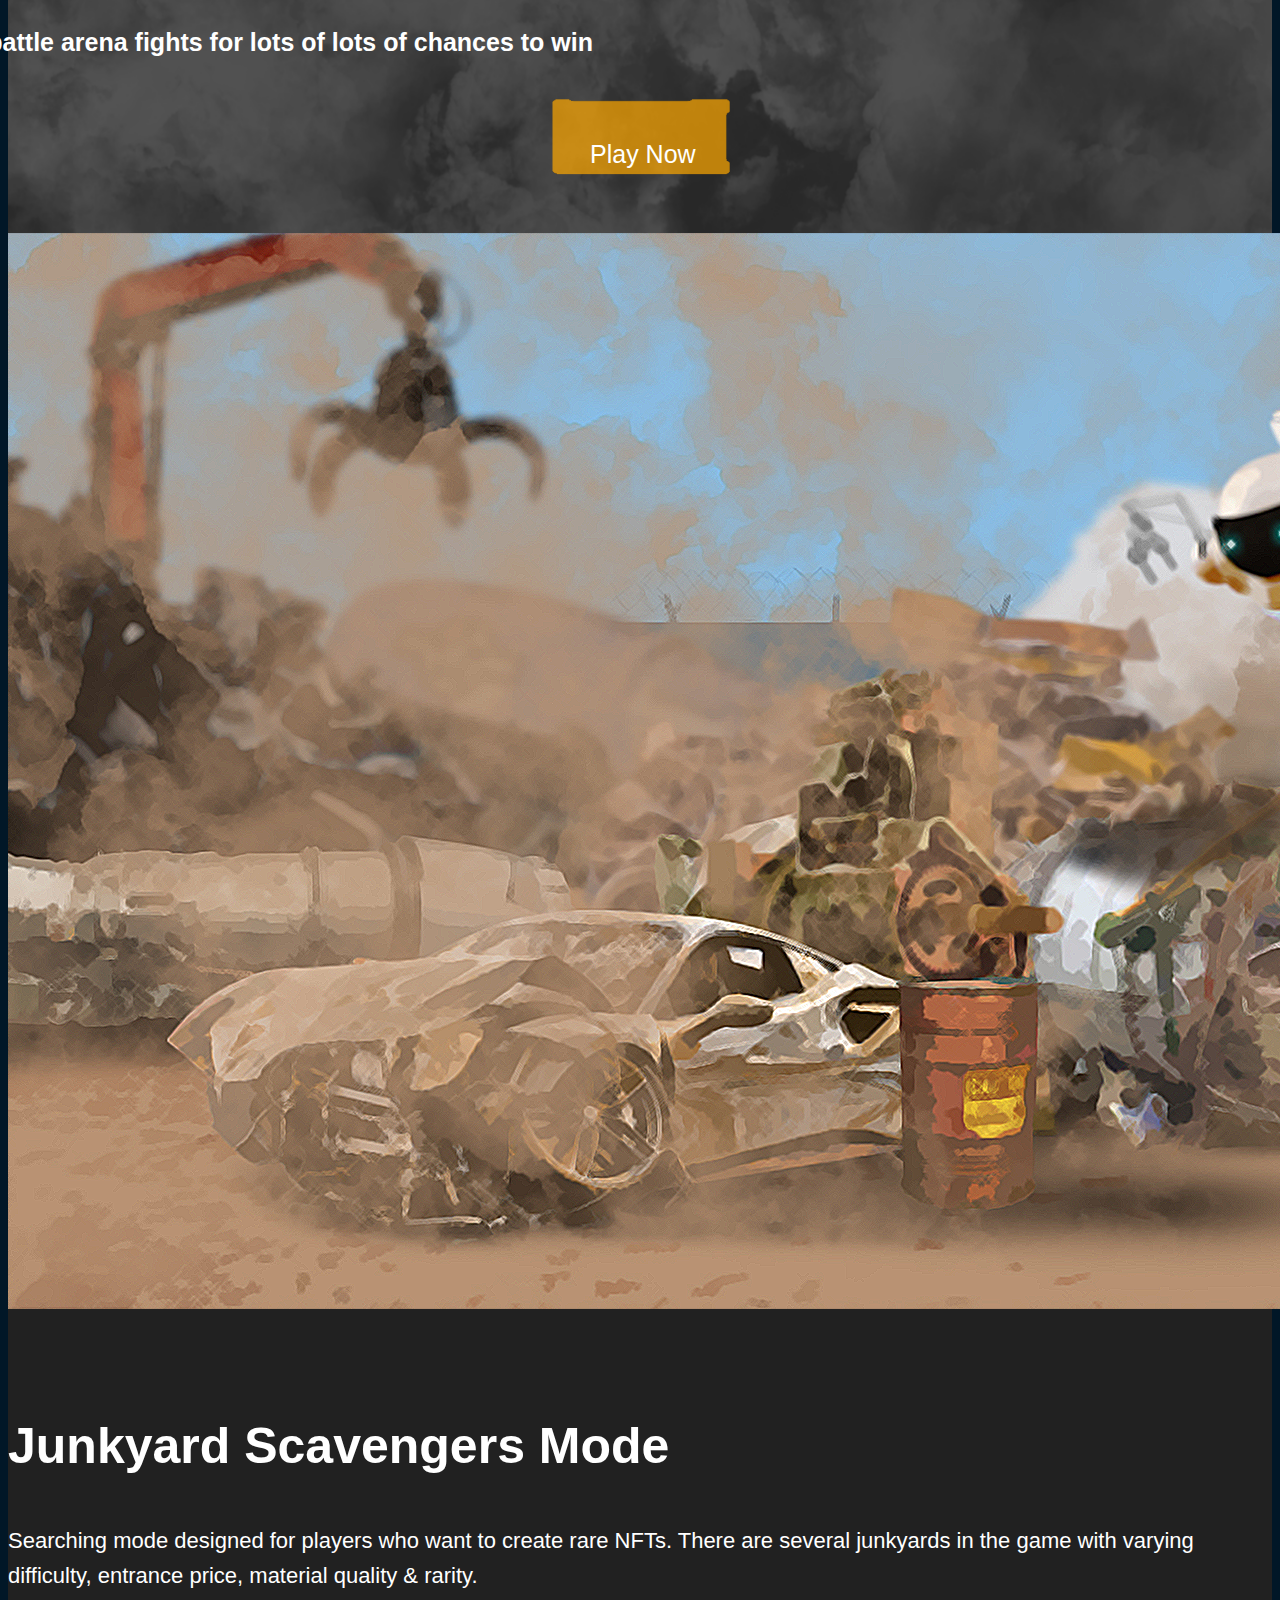
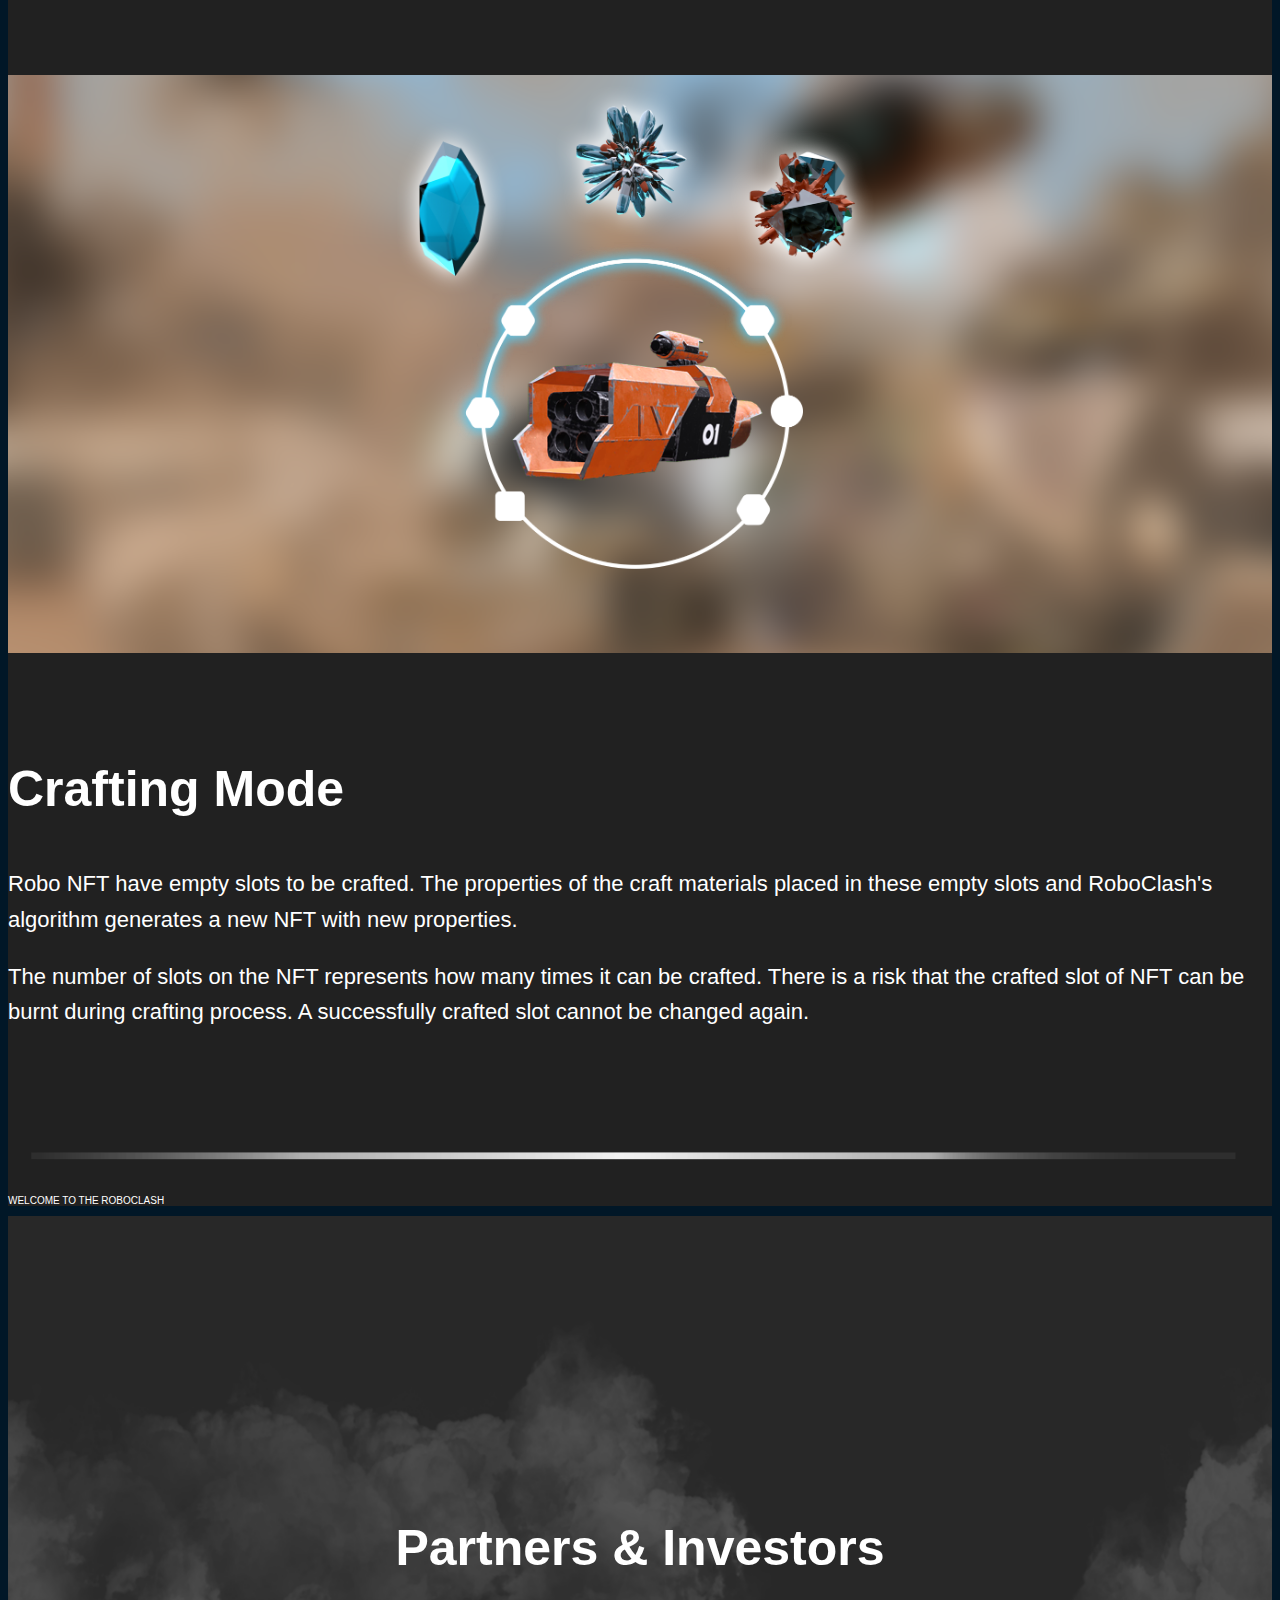
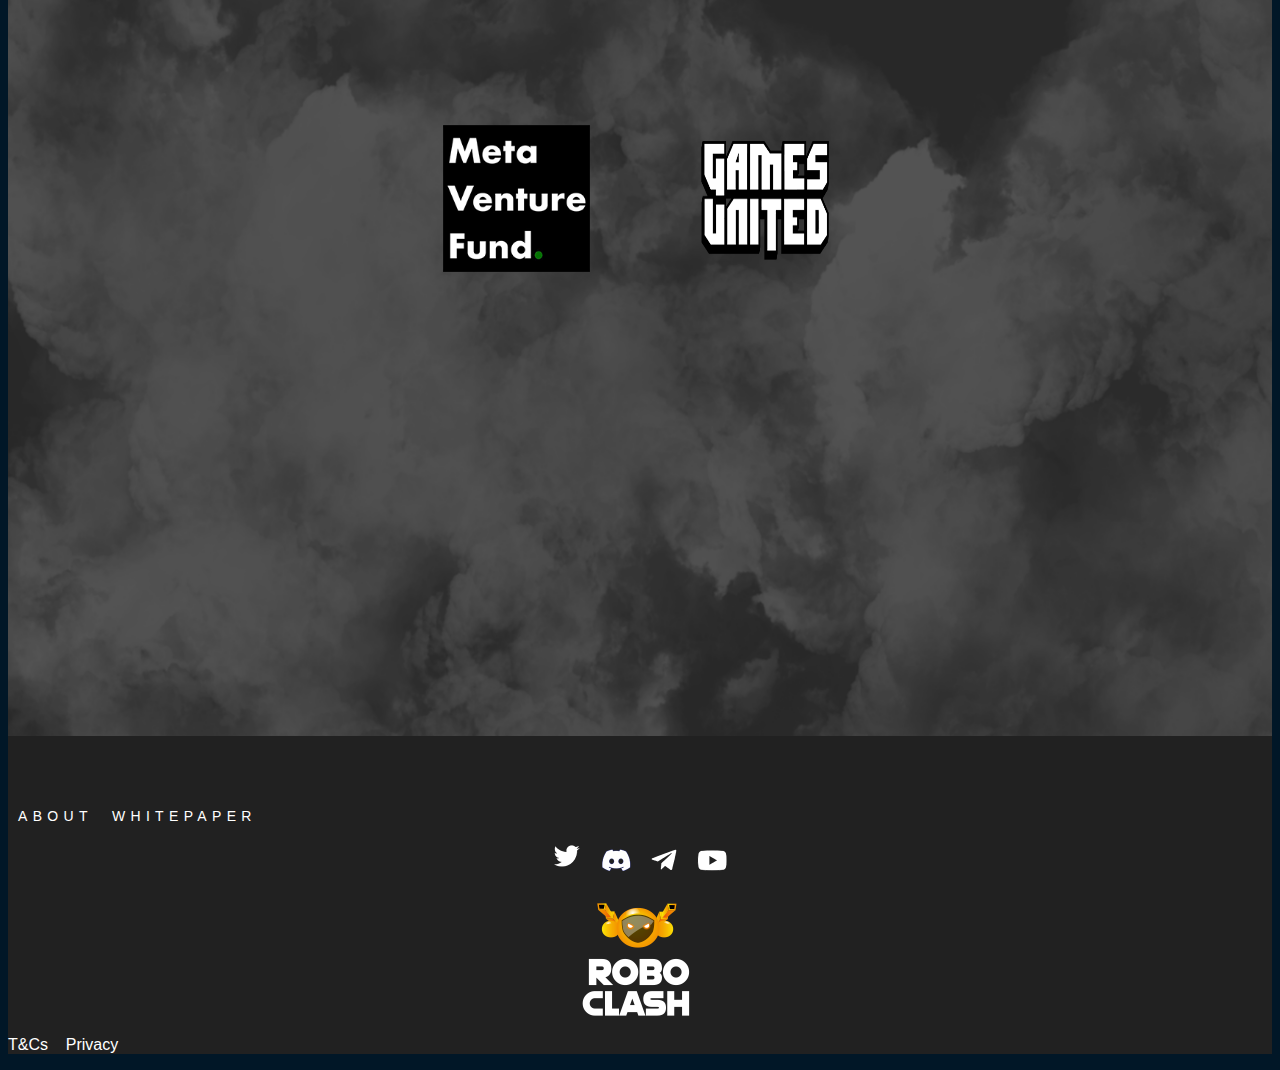
==== commit 50cb9d35: "video functionalities done" ====
--- a/index.html
+++ b/index.html
@@ -93,8 +93,6 @@
   </div><!--col-lg-10 -->   
 </div><!--row -->
 </div><!--container -->
-<p class="welcome-craft" >WELCOME TO THE ROBOCLASH</p>
-<img class="craft-line" src="./static/images/new_version/gral/line.png" alt="">
 <img class="img-fluid" src="./static/images/new_version/home/main page artwork 2.png">
 </section>
  
--- a/static/css/styles.css
+++ b/static/css/styles.css
@@ -1702,3 +1702,7 @@
     width: 90%;
     max-width: 700px;
   }
+
+  .monserrat_36_43_700{
+    line-height: normal !important;
+  }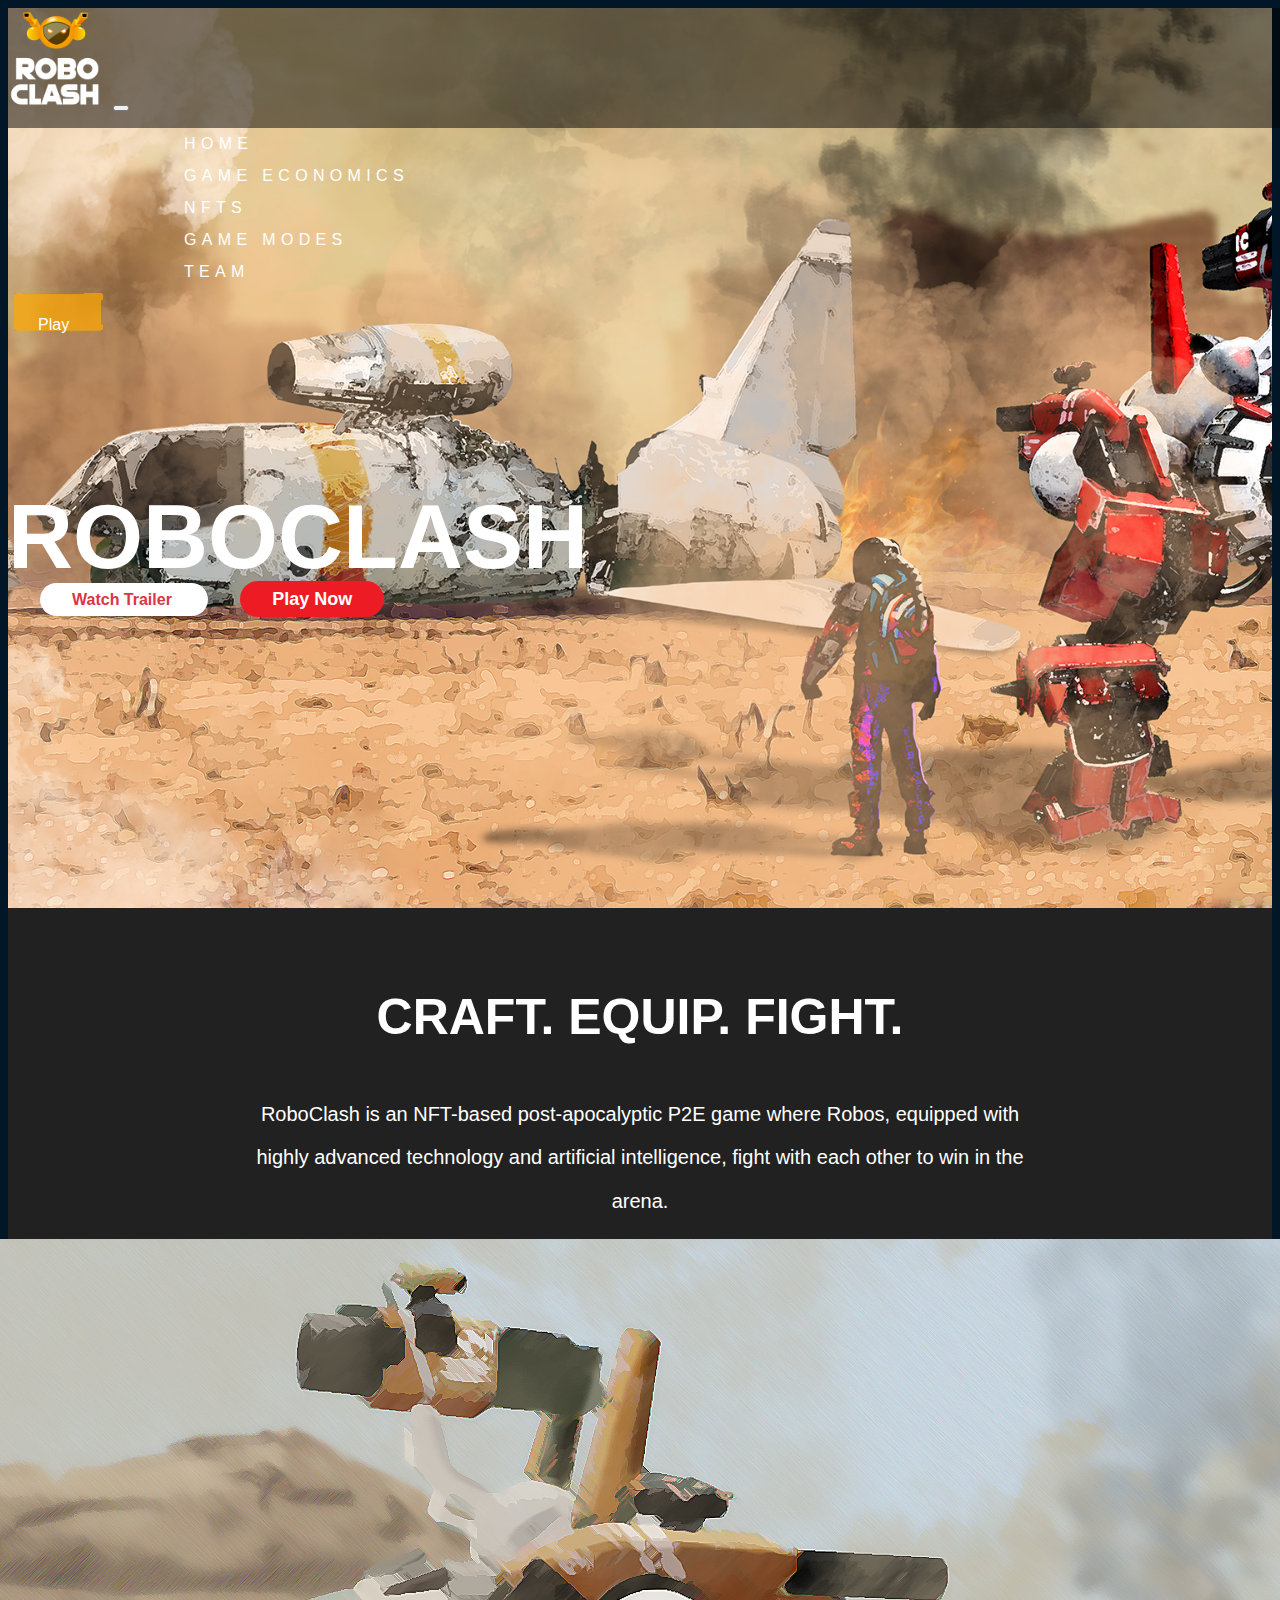
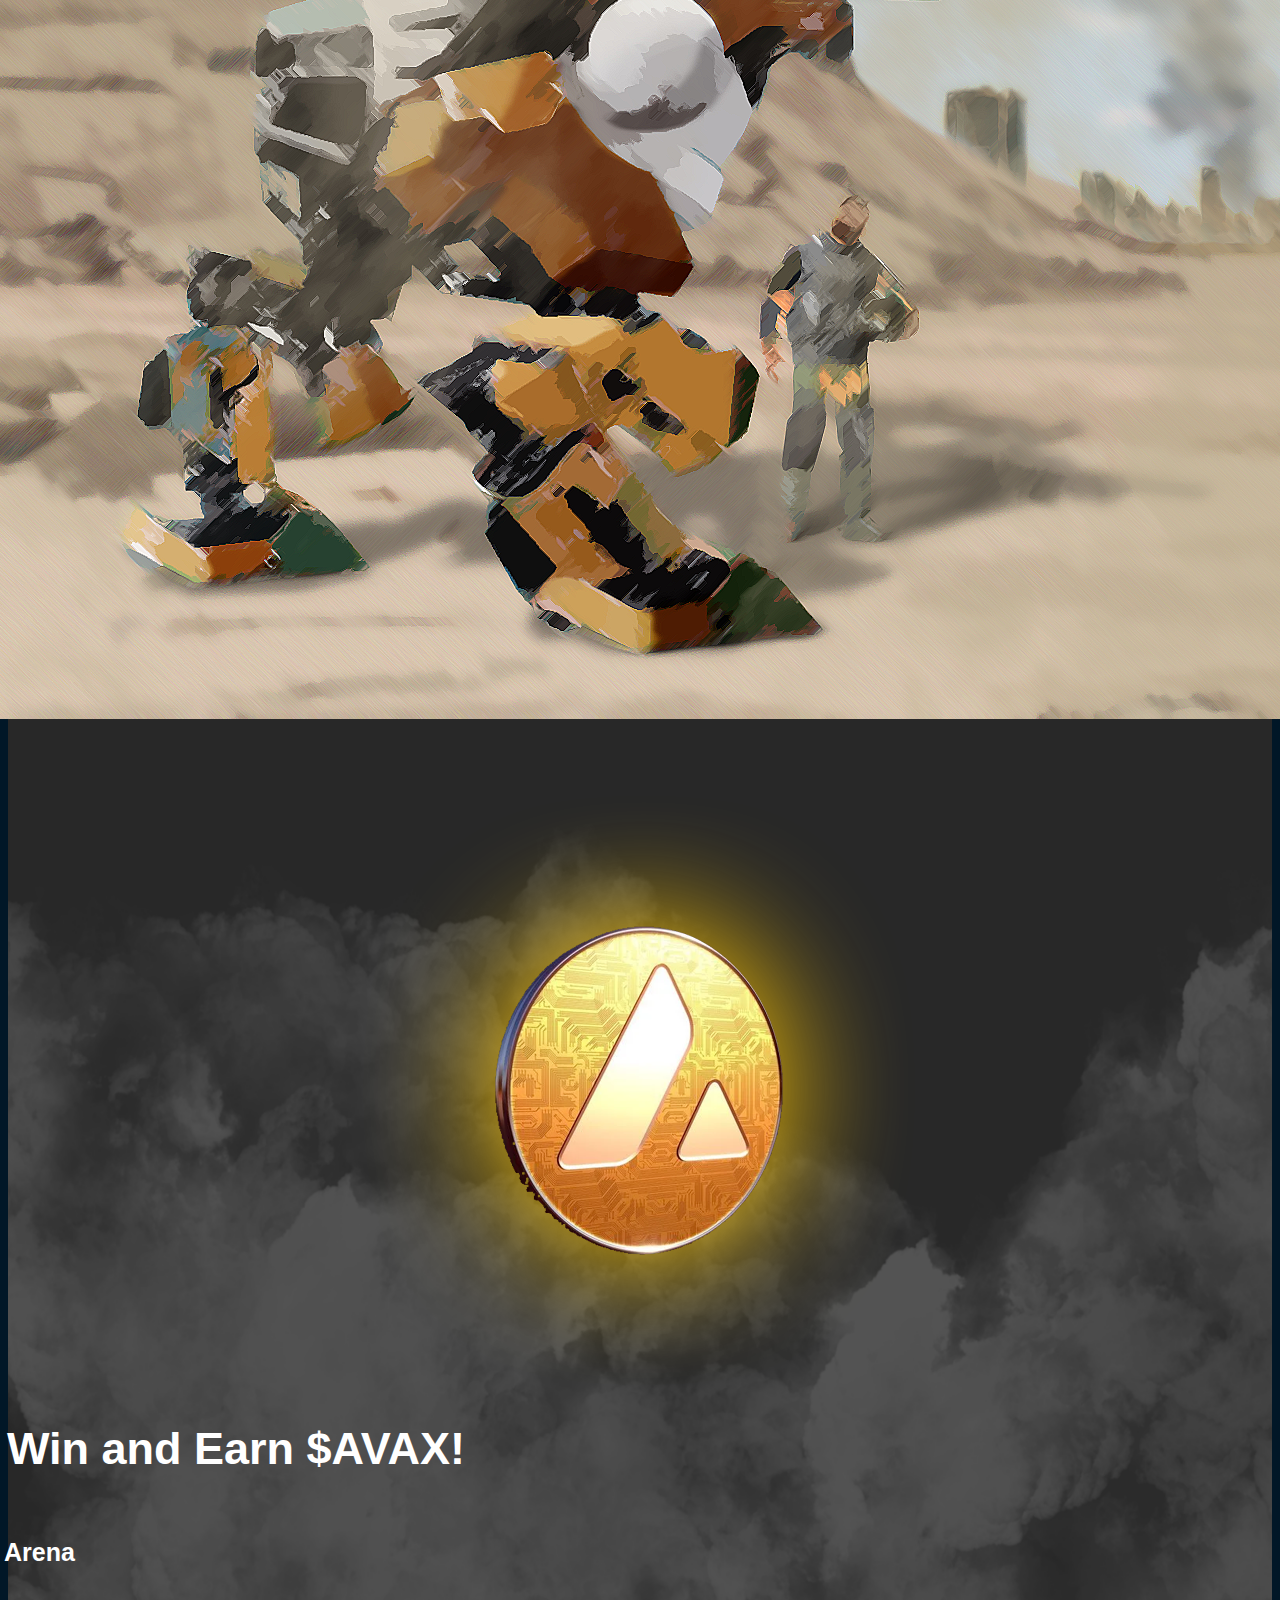
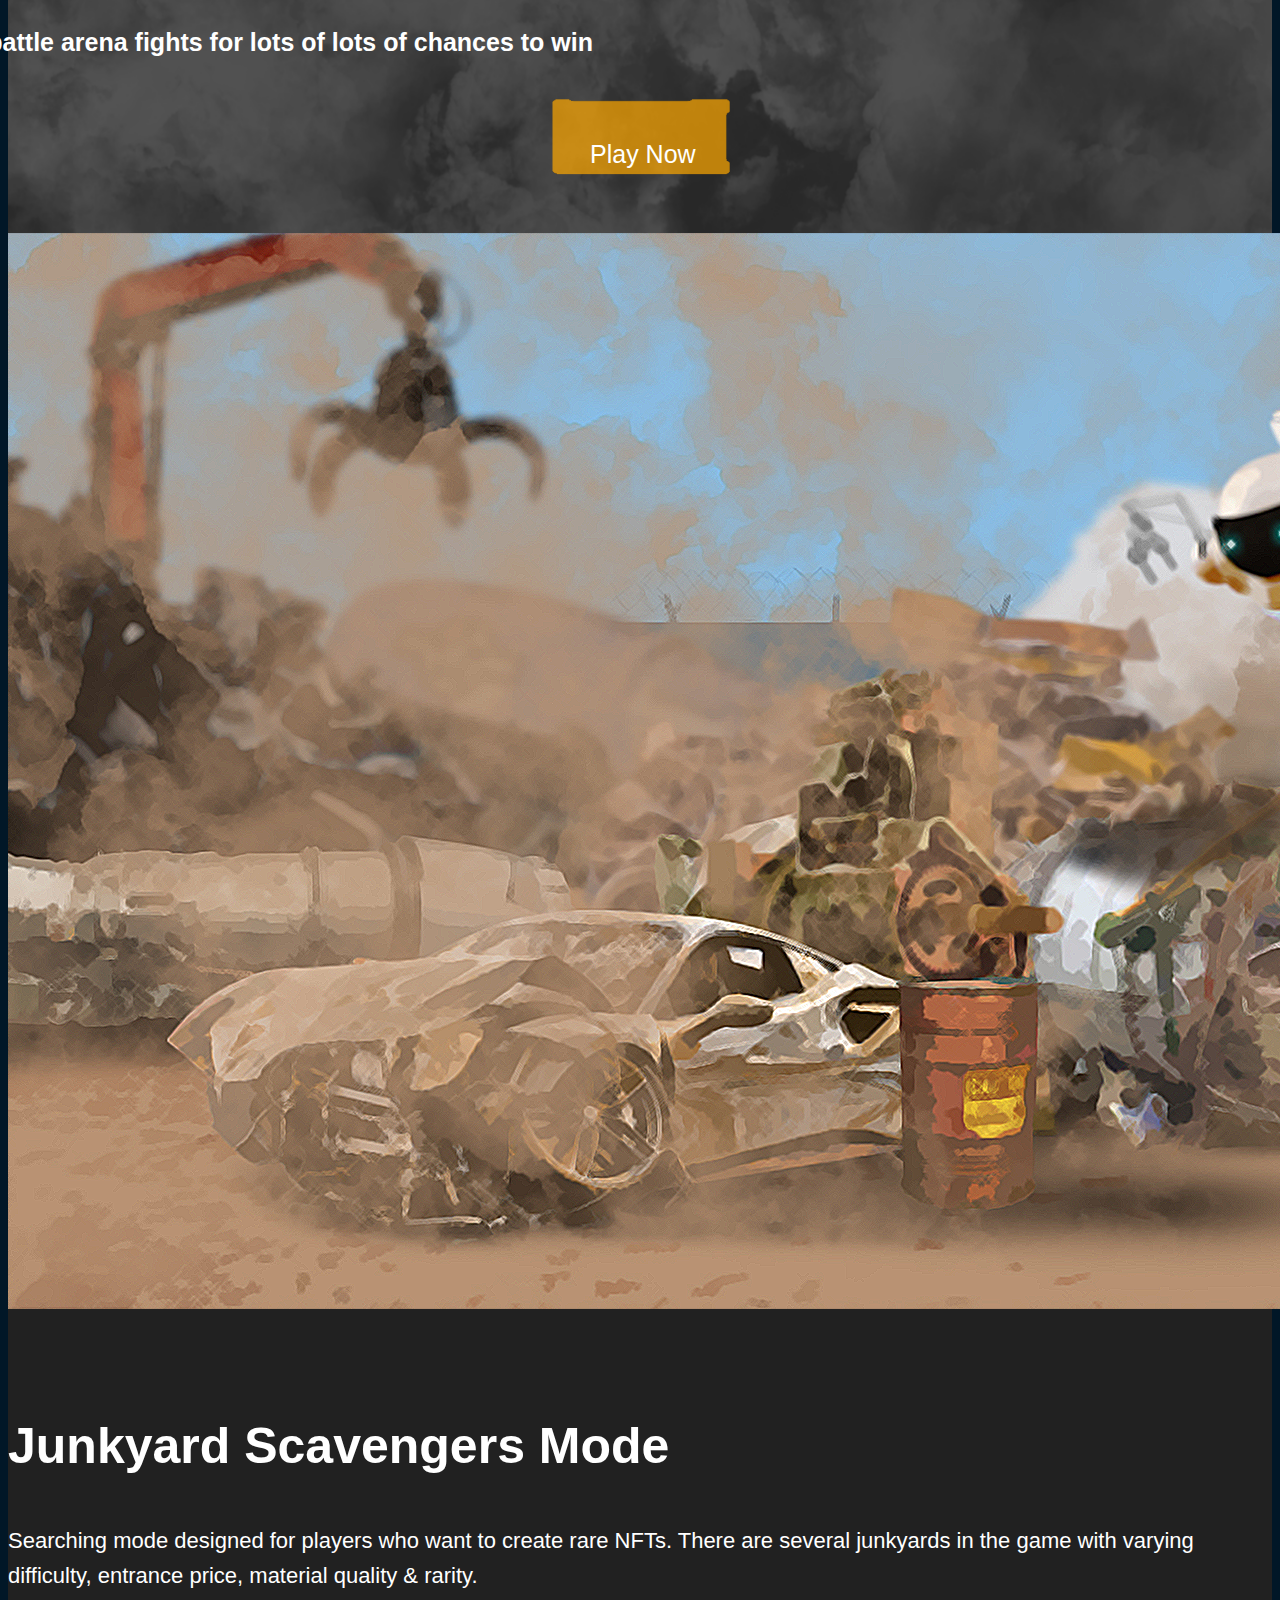
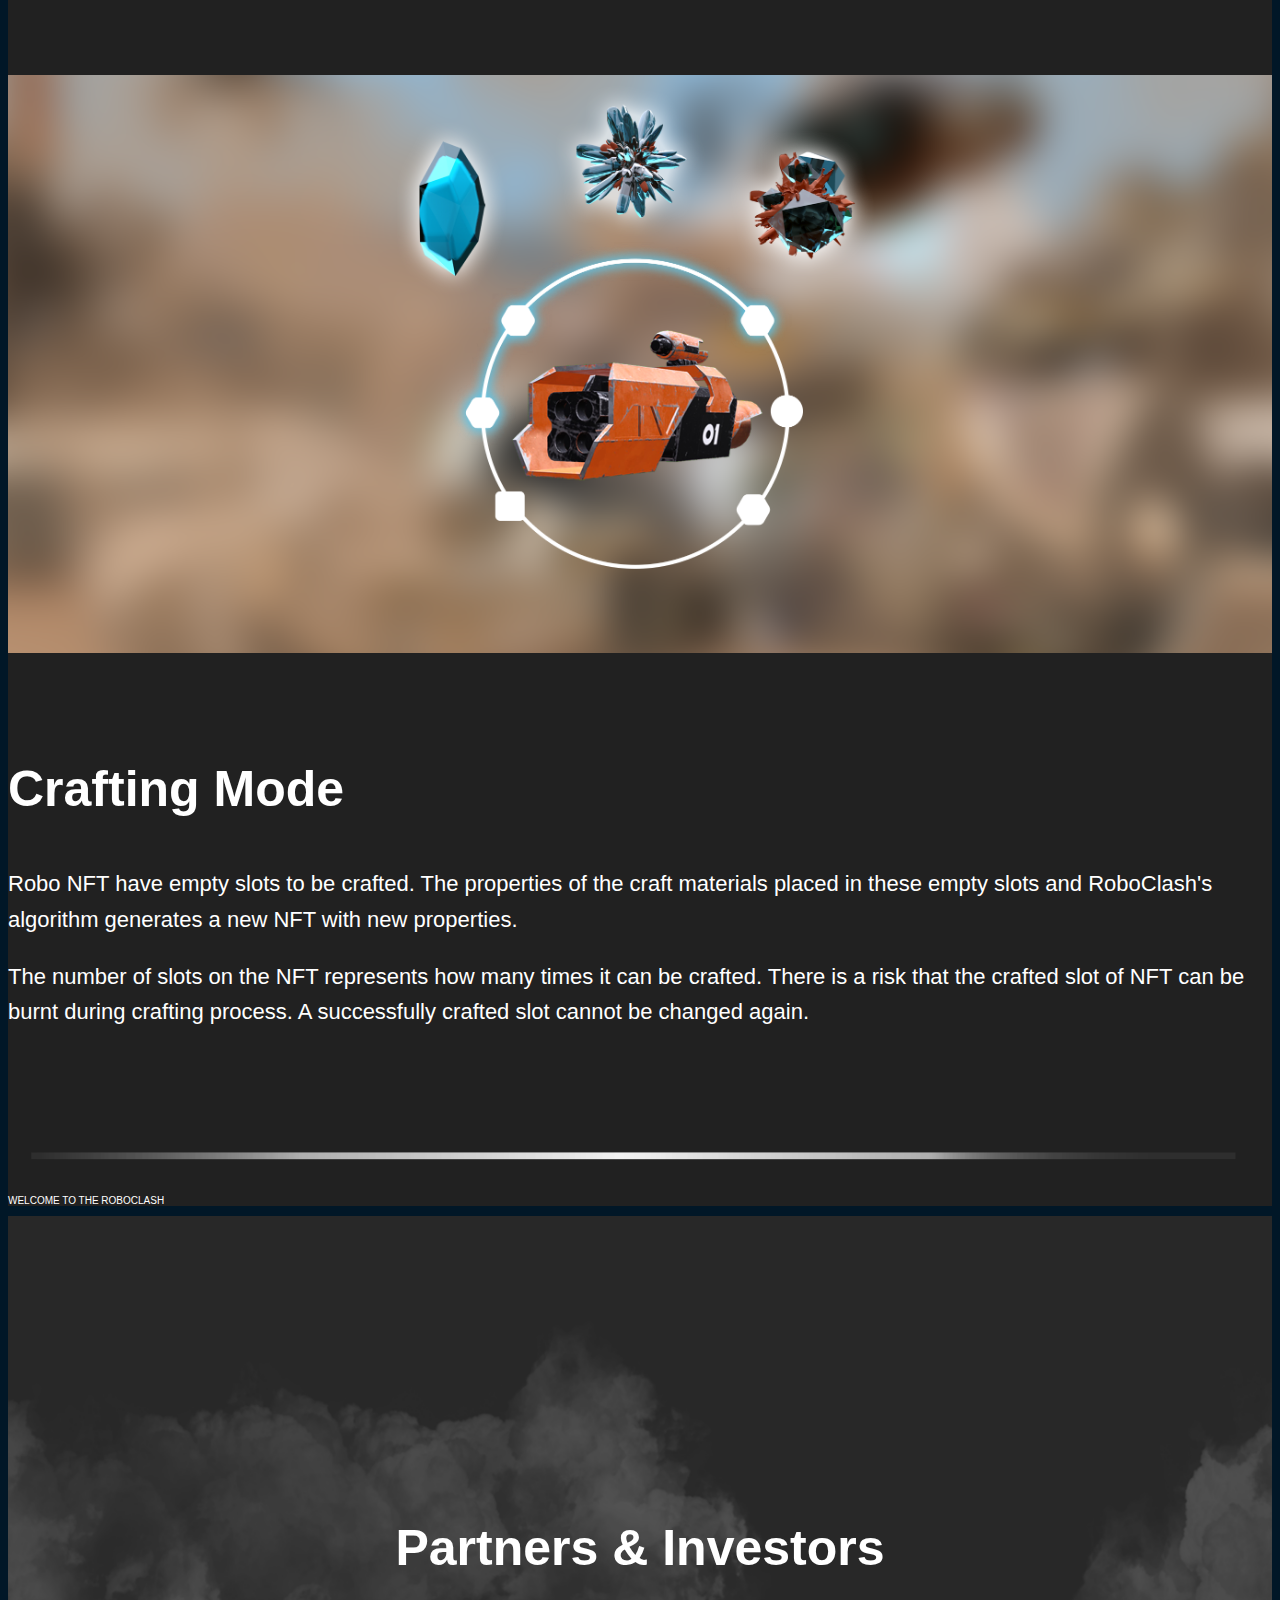
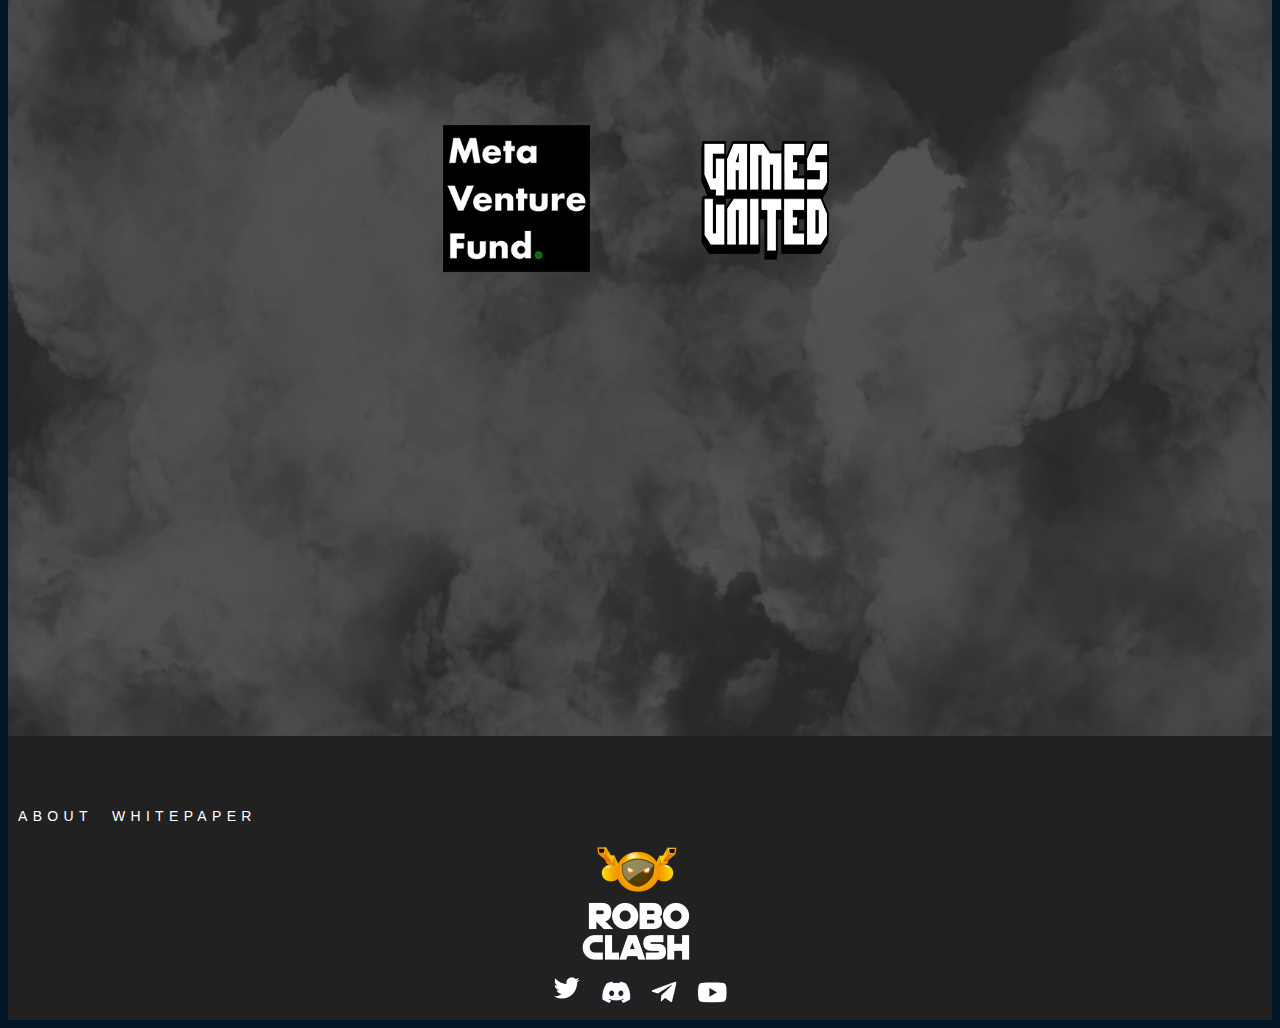
==== commit 1ee12710: "coming soon added" ====
--- a/index.html
+++ b/index.html
@@ -54,13 +54,10 @@
             </li></ul>
             
         </div>
-
-        <div class="play_game play-game" data-toggle="tooltip" data-placement="bottom" title="Coming soon...">
-			<!-- <span class="btn btn-primary btn-xl montserrat" data-toggle="tooltip" data-placement="bottom" title="Coming soon...">Play</a> -->
-				<img class="play_now_continaer_img" src="./static/images/new_version/gral/play_now.png" alt="">
-				<p class="play-text">Play</p>
-        </div>
-
+            <div onclick="navigateToComingSoon()" class="play_game play-game" data-toggle="tooltip" data-placement="bottom" title="Coming soon...">
+                <img class="play_now_continaer_img" src="./static/images/new_version/gral/play_now.png" alt="">
+                <p class="play-text">Play</p>
+          </div>
         </div>
     </div>
 </nav>
@@ -73,9 +70,9 @@
       <div class="roboclash-header-text">
 		  ROBOCLASH
       </div>
-      <a onclick="openVideo()" class="btn btn-outline-danger btn-xl_2 mt-2" id="demo"> Watch Trailer <i class="bi bi-download"></i> </a>
-
-      <span class="btn btn-primary btn-xl mt-2" data-toggle="tooltip" data-placement="bottom" title="Coming soon..."> Play Now <i class="bi bi-download"></i> </span>
+      <a onclick="openVideo()" class="btn btn-outline-danger btn-xl_2 mt-2" id="demo"> Watch Trailer </a>
+
+      <span onclick="navigateToComingSoon()" class="btn btn-primary btn-xl mt-2" data-toggle="tooltip" data-placement="bottom" title="Coming soon..."> Play Now </span>
       
     </div>
  </div>
@@ -112,7 +109,7 @@
 
 </div><!--col-lg-10 -->
 </div> <!--row -->
-<div class=" play-game" data-toggle="tooltip" data-placement="bottom" title="Coming soon...">
+<div onclick="navigateToComingSoon()" class=" play-game" data-toggle="tooltip" data-placement="bottom" title="Coming soon...">
 	<!-- <span class="btn btn-primary btn-xl montserrat" data-toggle="tooltip" data-placement="bottom" title="Coming soon...">Play</a> -->
 		<img class="play_now_continaer_img" style="max-width: 200px !important;" src="./static/images/new_version/gral/play_now.png" alt="">
 		<p class="play-text" style="position: absolute !important; top: 26 !important; left: 50px !important; font-size: 25px;">Play Now</p>
@@ -189,14 +186,14 @@
 					<span class="footer_header"><a href="./team.html"> about </a></span>
 					<span class="footer_header"><a href="https://robo-clash.gitbook.io/roboclash-whitepaper/" target="_blank"> whitepaper </a></span>
 				</div>
-
+<!-- 
 				<div class="social-media-holder">
           <a href="https://twitter.com/RoboclashIO" target="_blank"><img class="social-media-item" src="./static/images/new_version/gral/twitter logo bottom.png" alt="">          </a>
           <a href="https://t.co/AyToASqSPC" target="_blank"><img class="social-media-item" src="./static/images/new_version/gral/discord logo bottom.png" alt="">          </a>
           <a href="https://t.me/roboclashio" target="_blank"><img class="social-media-item" src="./static/images/new_version/gral/telegram logo bottom.png" alt="">          </a>
           <a href="https://www.youtube.com/channel/UCXNBneY6-ccFEnFMVIh1iwg/featured" target="_blank"><img class="social-media-item" src="./static/images/new_version/gral/youtube logo bottom.png" alt="">          </a>
 
-				</div>
+				</div> -->
 			</div>
 			
 
@@ -215,12 +212,17 @@
 					</div>
 				</div>
 				<div class="col-md-4 col-lg-4 ">
-					<p class="mb-0 list-unstyled footer-link-grey footer_tyc">
+					<!-- <p class="mb-0 list-unstyled footer-link-grey footer_tyc">
 						<a class="mr-md-3 footer-link-grey" href="/terms"> T&amp;Cs </a>
 						&nbsp;&nbsp;
 						<a class="mr-md-3 footer-link-grey" href="/privacy"> Privacy </a>
-
-					</p>
+          </p> -->
+				<div class="social-media-holder">
+          <a href="https://twitter.com/RoboclashIO" target="_blank"><img class="social-media-item" src="./static/images/new_version/gral/twitter logo bottom.png" alt="">          </a>
+          <a href="https://t.co/AyToASqSPC" target="_blank"><img class="social-media-item" src="./static/images/new_version/gral/discord logo bottom.png" alt="">          </a>
+          <a href="https://t.me/roboclashio" target="_blank"><img class="social-media-item" src="./static/images/new_version/gral/telegram logo bottom.png" alt="">          </a>
+          <a href="https://www.youtube.com/channel/UCXNBneY6-ccFEnFMVIh1iwg/featured" target="_blank"><img class="social-media-item" src="./static/images/new_version/gral/youtube logo bottom.png" alt="">          </a>
+				</div>
 				</div>
 			</div>
 		</div>
@@ -262,6 +264,11 @@
     document.getElementById('youtubePlayerOverlay').classList.add("hide", "hiddenTransform");
     document.getElementById('trailer').pause();
   }
+
+  function navigateToComingSoon(){
+    window.location.href = "./comingsoon.html"
+  }
+
 
 </script>
 
--- a/static/css/styles.css
+++ b/static/css/styles.css
@@ -1705,4 +1705,13 @@
 
   .monserrat_36_43_700{
     line-height: normal !important;
+  }
+
+  #coming-soon {
+    height: 100vh;
+    background-image: url("../images/new_version/gral/coming\ soon\ artwork.png");
+    background-repeat: no-repeat;
+    background-attachment: scroll;
+    background-position: center center;
+    background-size: cover;
   }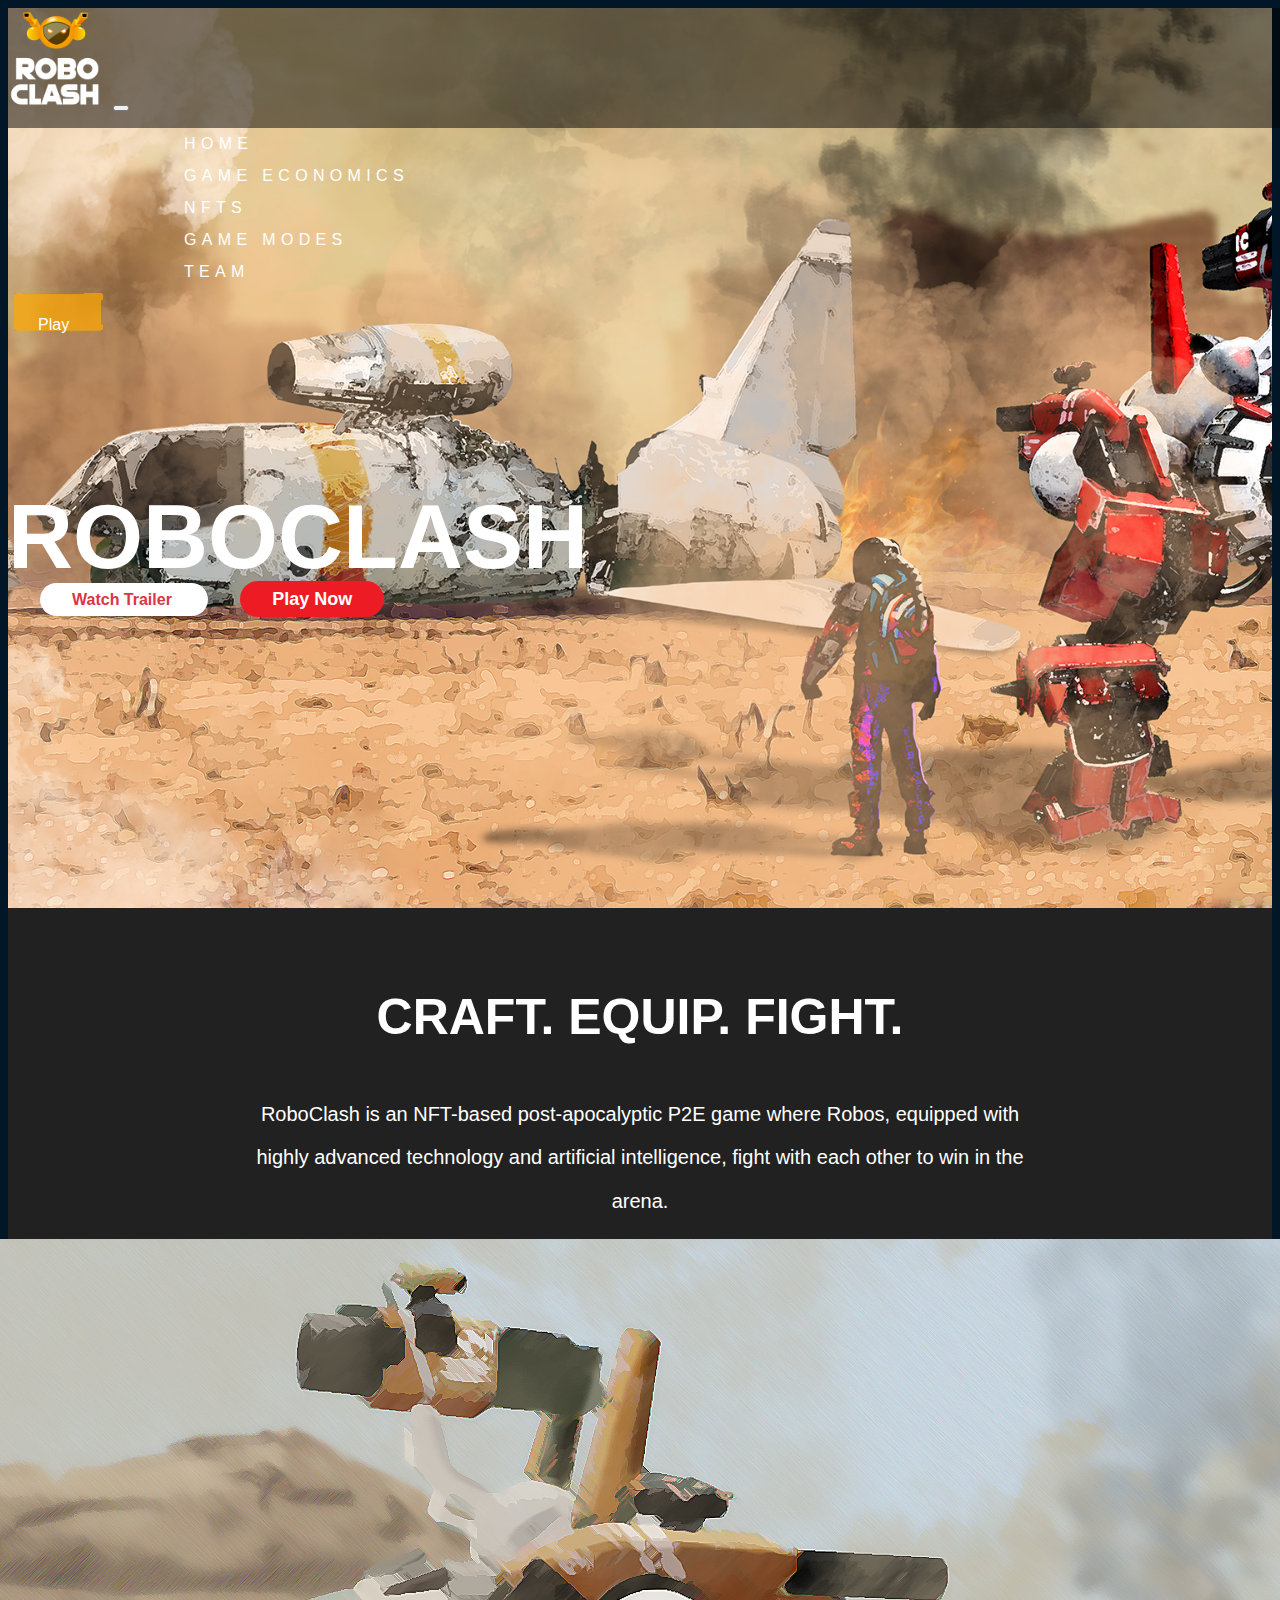
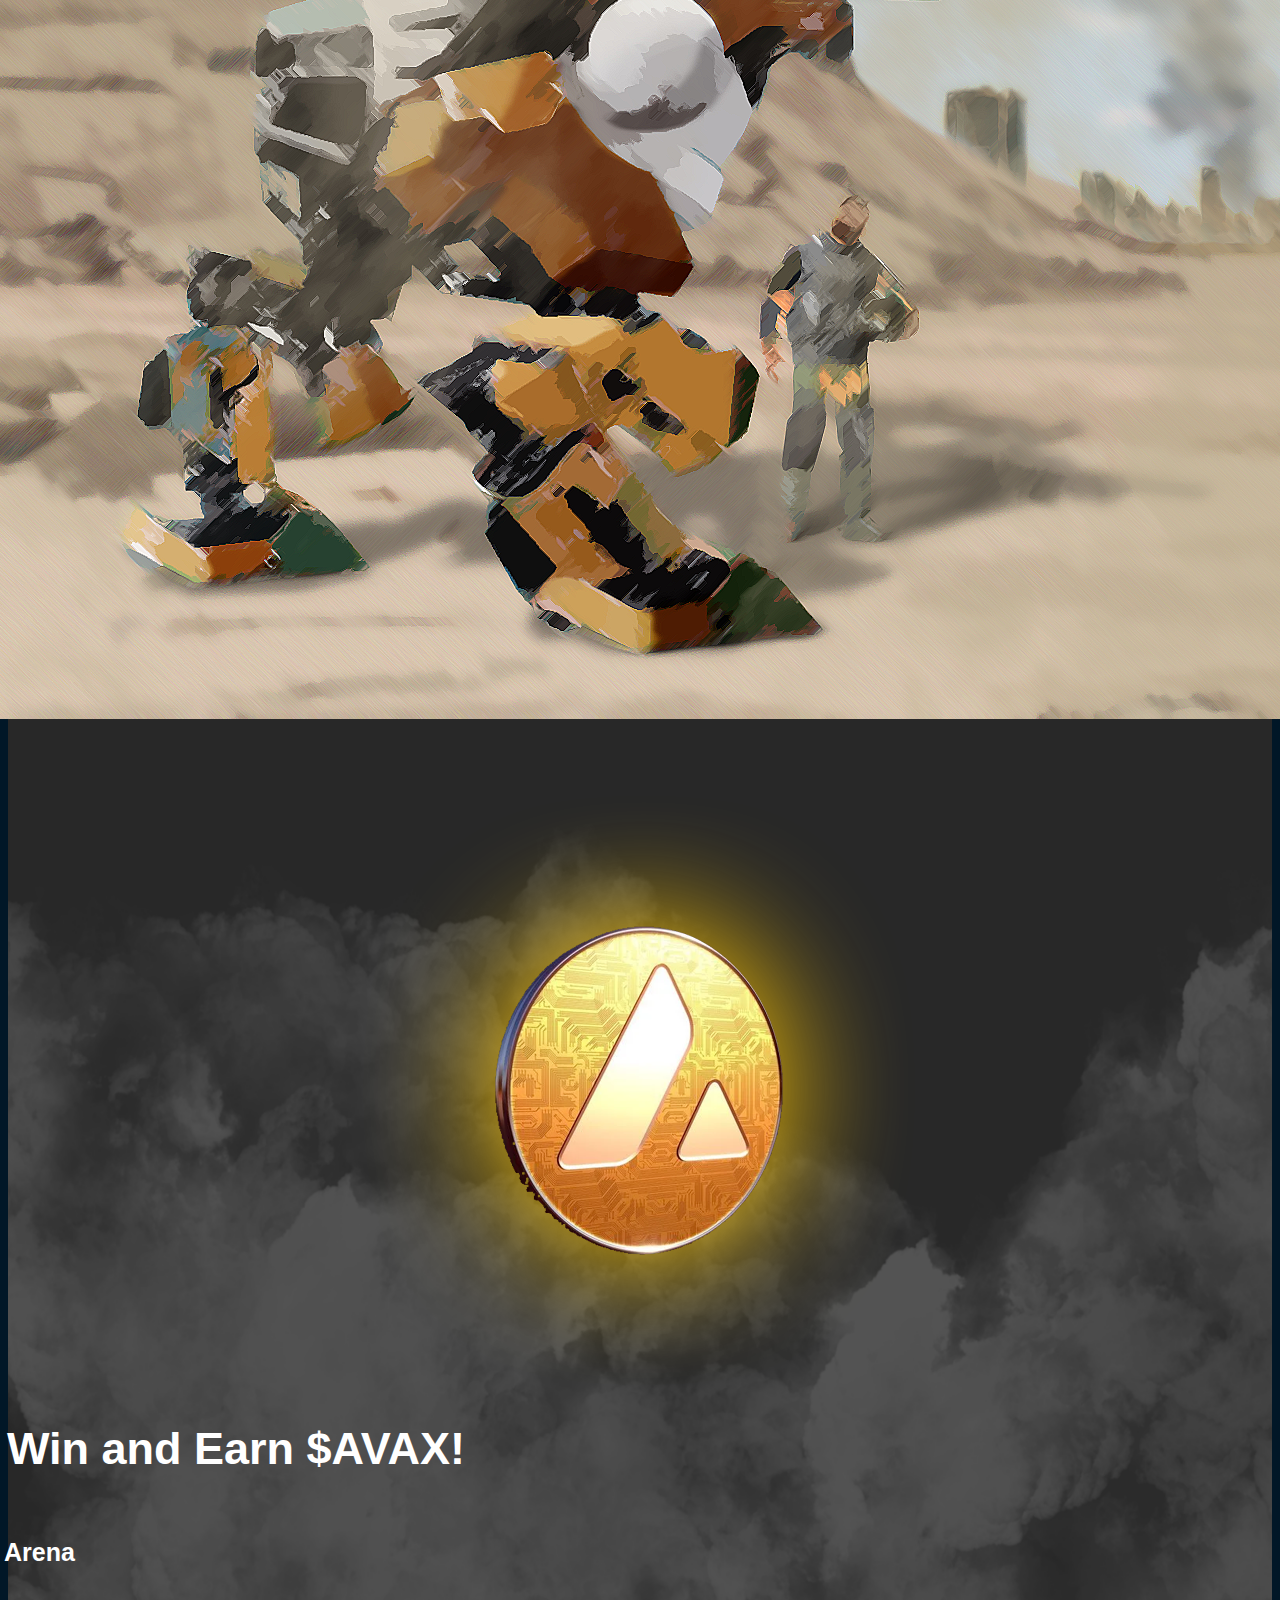
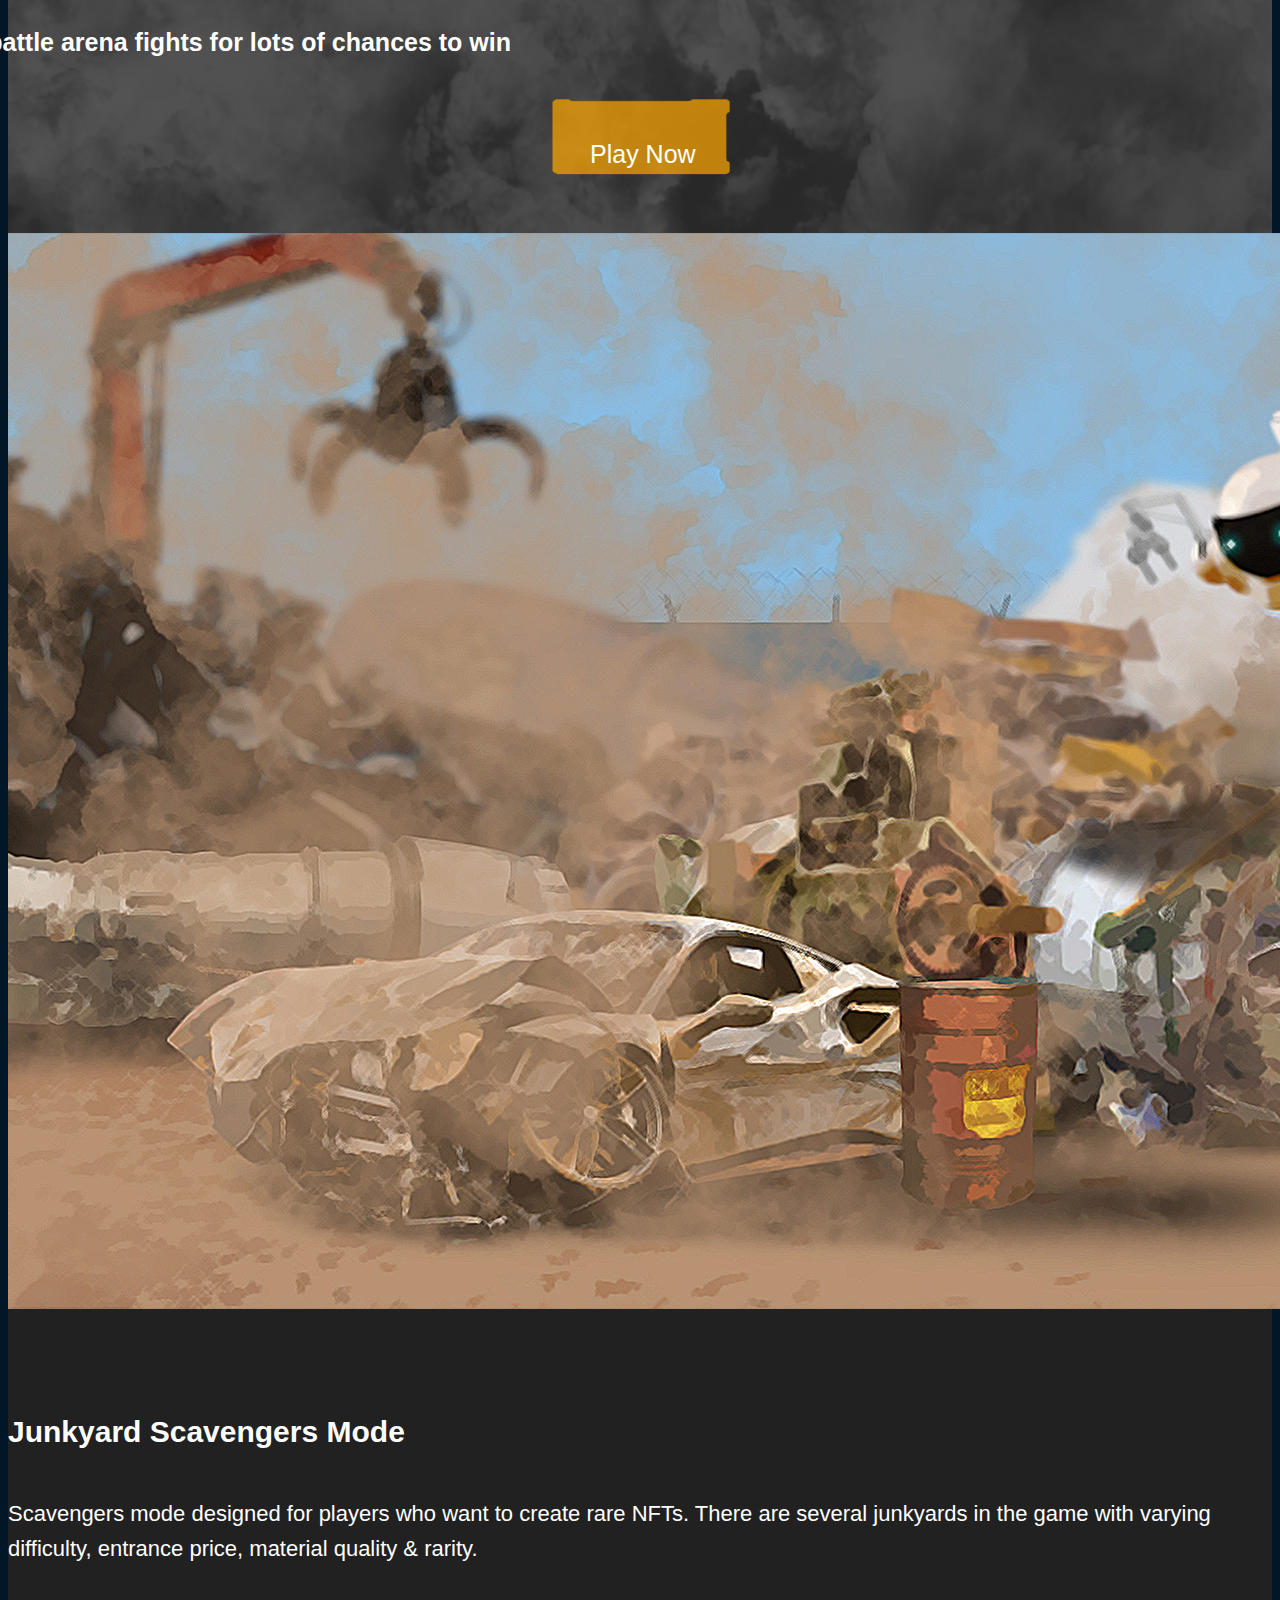
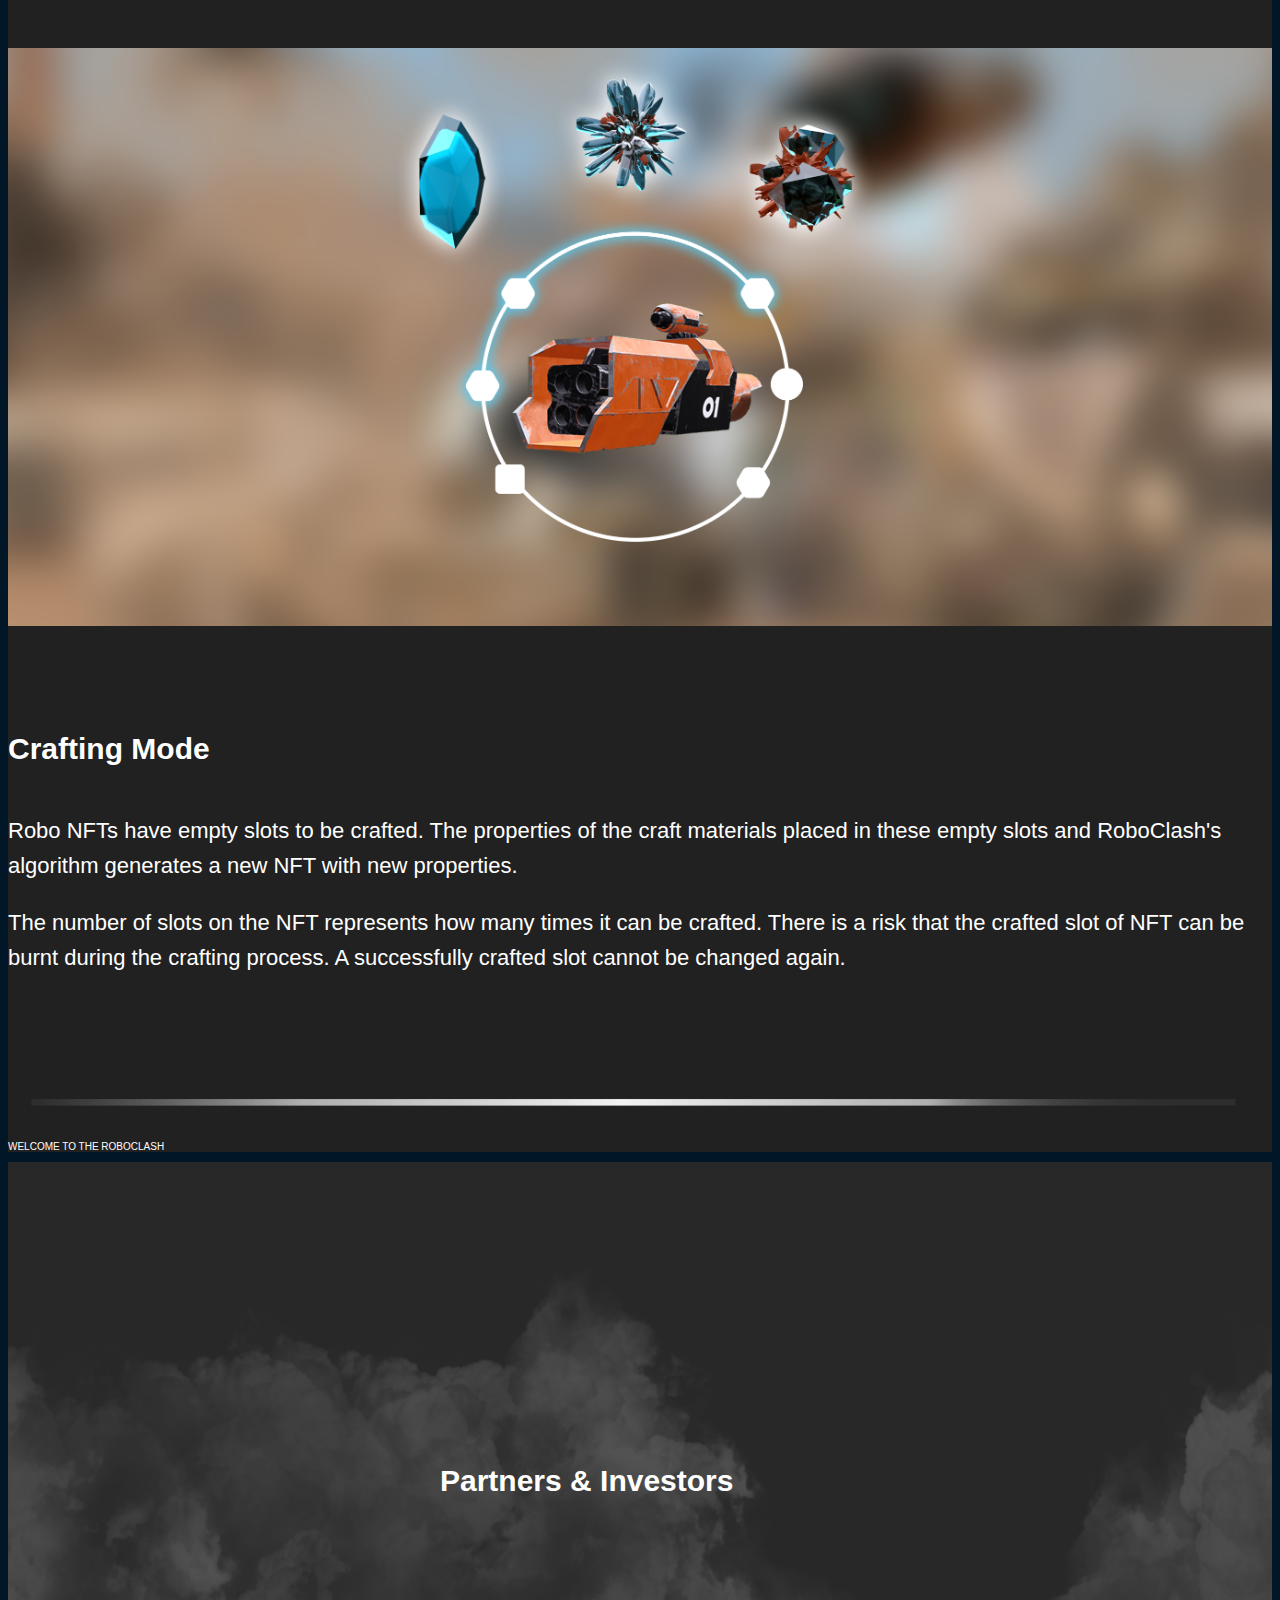
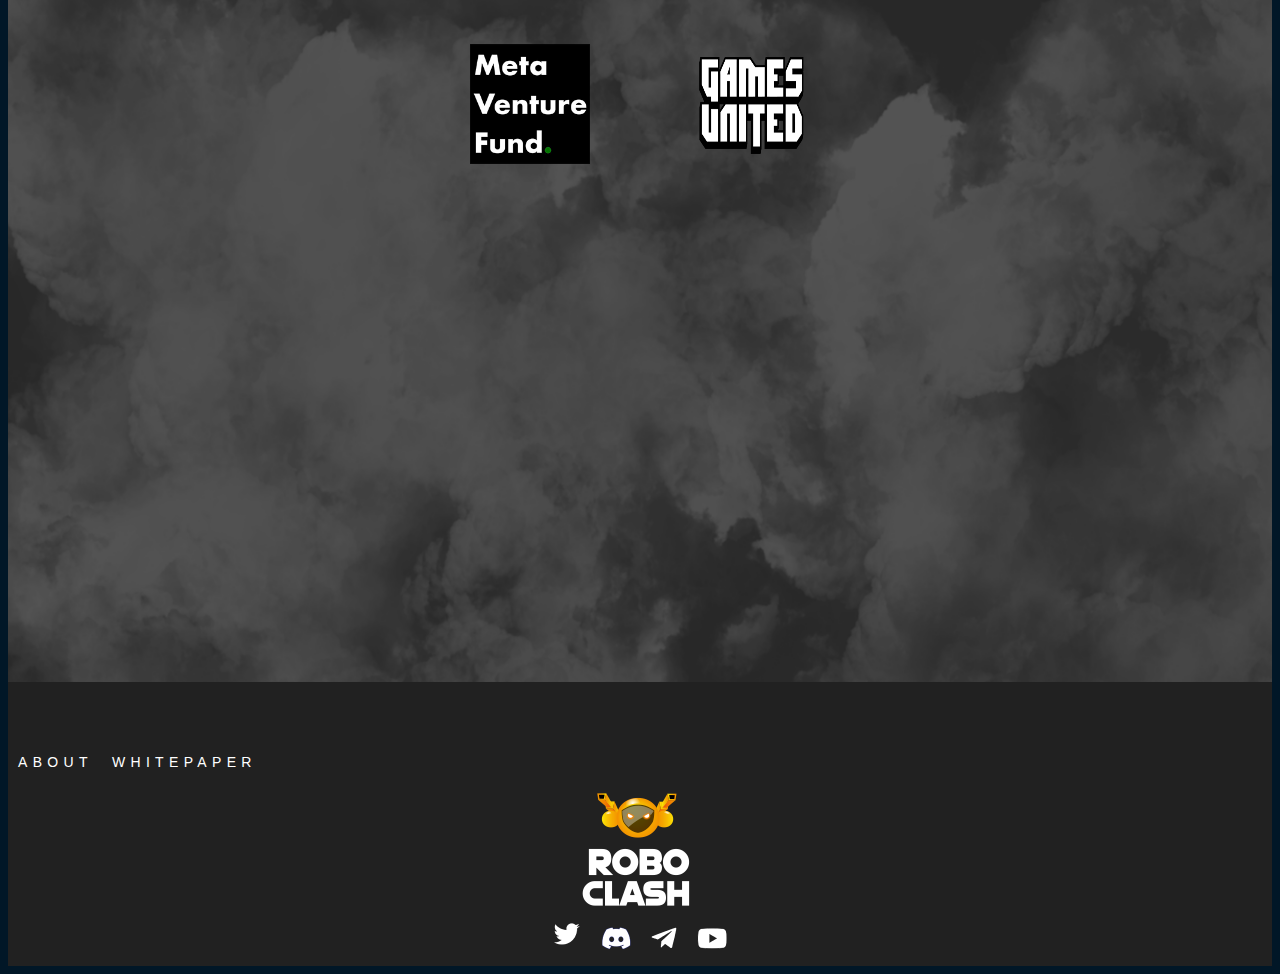
==== commit 094dd6c8: "typos solved" ====
--- a/index.html
+++ b/index.html
@@ -5,6 +5,7 @@
     <!-- Required meta tags -->
     <meta charset="utf-8">
     <meta name="viewport" content="width=device-width, initial-scale=1">
+    <link rel="icon" type="image/png" href="./static/images/new_version/gral/logo_menu.png"/>
 
     <!-- Bootstrap CSS -->
 	<link href="https://cdn.jsdelivr.net/npm/bootstrap@5.0.2/dist/css/bootstrap.min.css" rel="stylesheet" integrity="sha384-EVSTQN3/azprG1Anm3QDgpJLIm9Nao0Yz1ztcQTwFspd3yD65VohhpuuCOmLASjC" crossorigin="anonymous">
@@ -105,7 +106,7 @@
  <h4 class="jost_96_86_400 pvp-battle">
   PVP Battle Arena
  </h4> <!-- text96 -->
- <h3 class="monserrat_36_43_700 margin-bottom-2 pvp-battle">Limitless battle arena fights for lots of lots of chances to win</h3>
+ <h3 class="monserrat_36_43_700 margin-bottom-2 pvp-battle">Limitless battle arena fights for lots of chances to win</h3>
 
 </div><!--col-lg-10 -->
 </div> <!--row -->
@@ -127,7 +128,7 @@
      <div class="row text-center align-items-center justify-content-center">
 <div class="col-lg-10">
 <h1 class="jost_96_86_400"> Junkyard Scavengers Mode </h1>	
-<h3 class="monserrat_22_35_500 margin-top-1">Searching mode designed for players who want to create rare NFTs. There are several junkyards in the game with varying difficulty, entrance price, material quality & rarity. </h3>          
+<h3 class="monserrat_22_35_500 margin-top-1">Scavengers mode designed for players who want to create rare NFTs. There are several junkyards in the game with varying difficulty, entrance price, material quality & rarity. </h3>          
 
     </div> <!-- row -->
 </div><!-- row -->
@@ -144,8 +145,8 @@
 <div class="row text-center align-items-center justify-content-center">
 <div class="col-lg-10">
  <h1 class="jost_96_86_400">Crafting Mode</h1>
- <h3 class="monserrat_22_35_500 margin-top-1">Robo NFT have empty slots to be crafted. The properties of the craft materials placed in these empty slots and RoboClash's algorithm generates a new NFT with new properties. </h3>
- <h3 class="monserrat_22_35_500 margin-top-1 bottom-txt">The number of slots on the NFT represents how many times it can be crafted. There is a risk that the crafted slot of NFT can be burnt during crafting process. A successfully crafted slot cannot be changed again. </h3>
+ <h3 class="monserrat_22_35_500 margin-top-1">Robo NFTs have empty slots to be crafted. The properties of the craft materials placed in these empty slots and RoboClash's algorithm generates a new NFT with new properties. </h3>
+ <h3 class="monserrat_22_35_500 margin-top-1 bottom-txt">The number of slots on the NFT represents how many times it can be crafted. There is a risk that the crafted slot of NFT can be burnt during the crafting process. A successfully crafted slot cannot be changed again. </h3>
  <img class="mode-line" src="./static/images/new_version/gral/line.png" alt="">
  <p class="welcome-mode" >WELCOME TO THE ROBOCLASH</p>
 
--- a/static/css/styles.css
+++ b/static/css/styles.css
@@ -73,7 +73,7 @@
       font-weight: var(--font-weight-600);   
     }
     .monserrat_18_324_500{
-      font-size: var(--font-18);
+      font-size: var(--font-16);
       line-height: 32.4px;
       font-weight: var(--font-weight-500);       
     }
@@ -181,7 +181,7 @@
       }
   
       .monserrat_18_324_500{
-        font-size: var(--font-18);
+        font-size: var(--font-16);
         line-height: 32.4px;
         font-weight: var(--font-weight-500);       
       }
@@ -608,11 +608,12 @@
       background-attachment: scroll;
       background-position: center center;
       background-size: cover;
+      min-height: 1300px;
     }
   
     @media (max-width: 769px) {
       #header_tokenomics {
-        background-image: url("../images/new_version/tokenomics/artwork1.png");
+        background-image: url("../images/new_version/tokenomics/mobil\ artwork3.jpg");
         background-repeat: no-repeat;
         background-attachment: scroll;
         background-position: center center;
@@ -1302,7 +1303,6 @@
   }
 
   .how-to-play-text{
-    margin-top: 11rem;
   }
 
   #bg_cards{
@@ -1646,7 +1646,7 @@
   }
 
   .jost_96_86_400{
-    font-size: 50px;
+    font-size: 30px;
   }
 
   .read-whitepaper-button-img{
@@ -1714,4 +1714,18 @@
     background-attachment: scroll;
     background-position: center center;
     background-size: cover;
+  }
+
+
+  @media (max-width: 570px) {
+    .mobile-tokenomics{
+      padding-left: 40px;
+      padding-right: 40px;
+    }
+  }
+
+  @media (max-width: 425px) {
+    .img-holder{
+      right: 30px;
+    }
   }